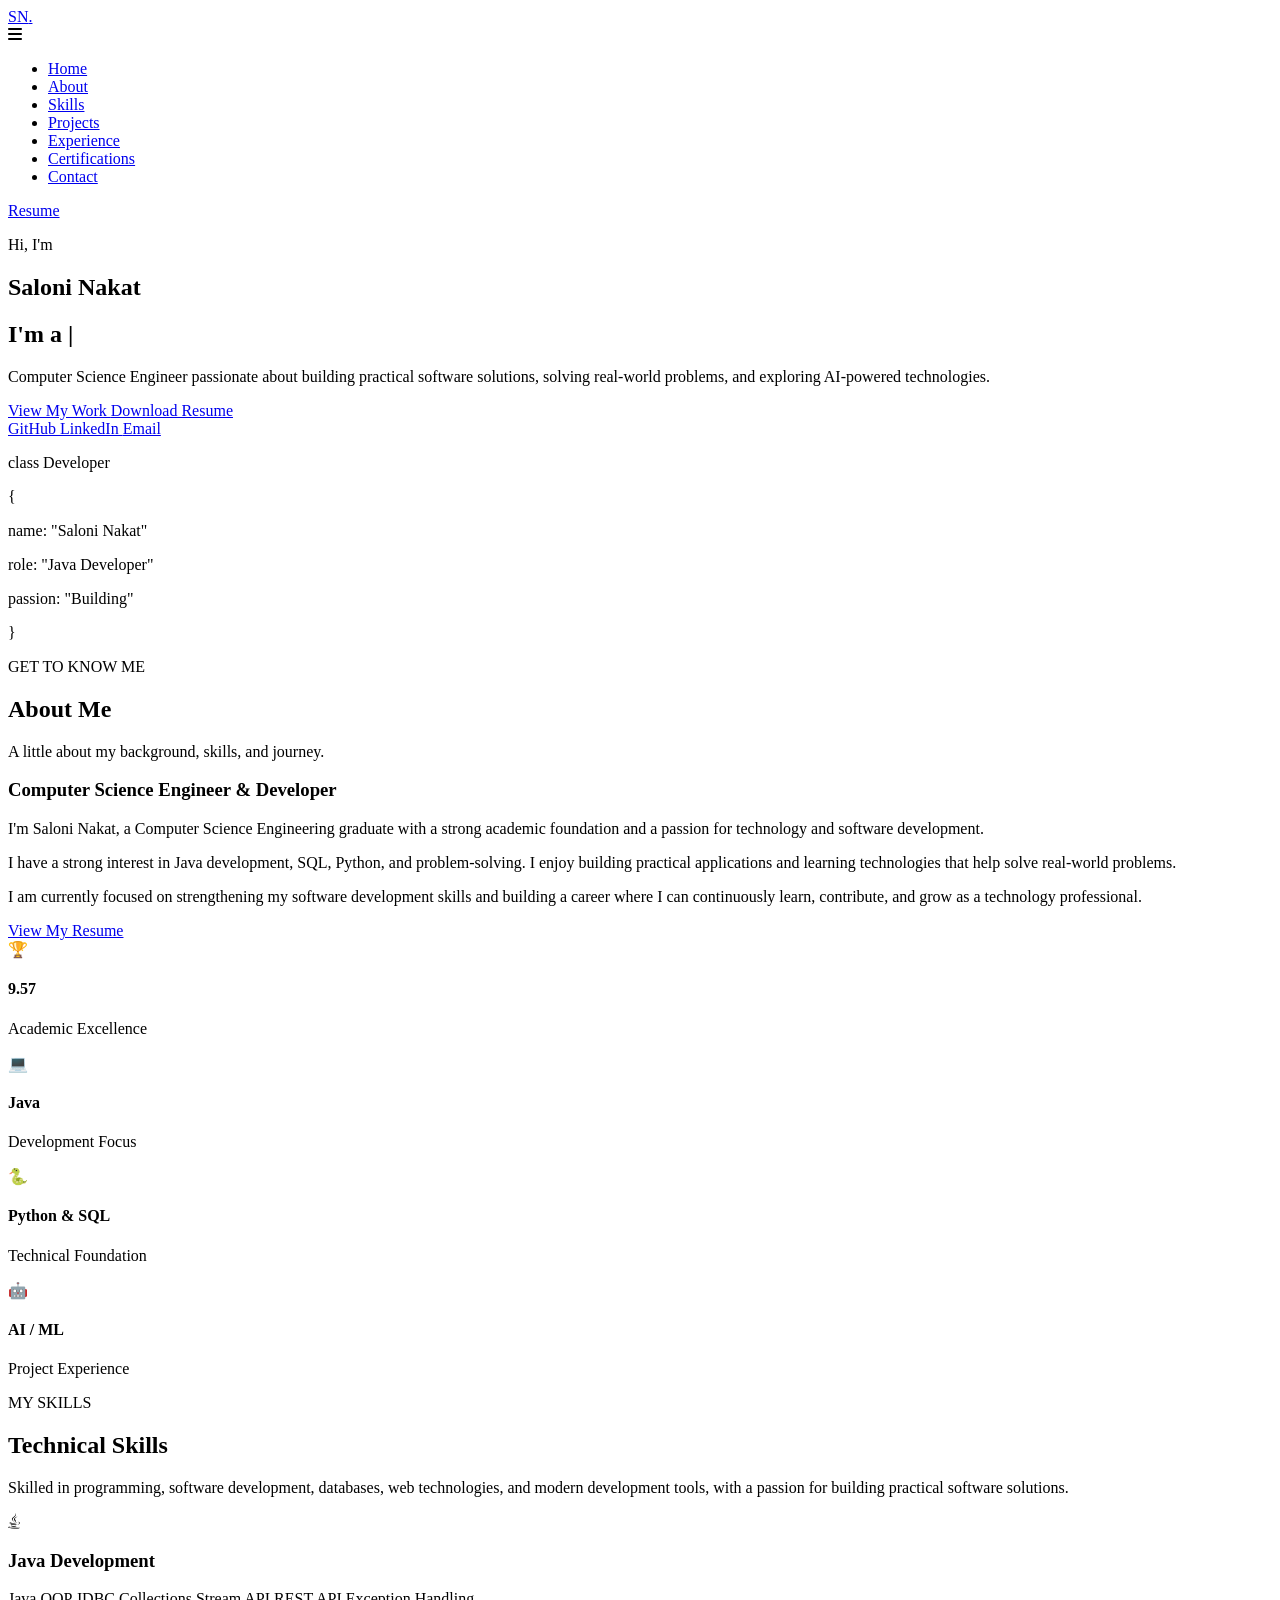
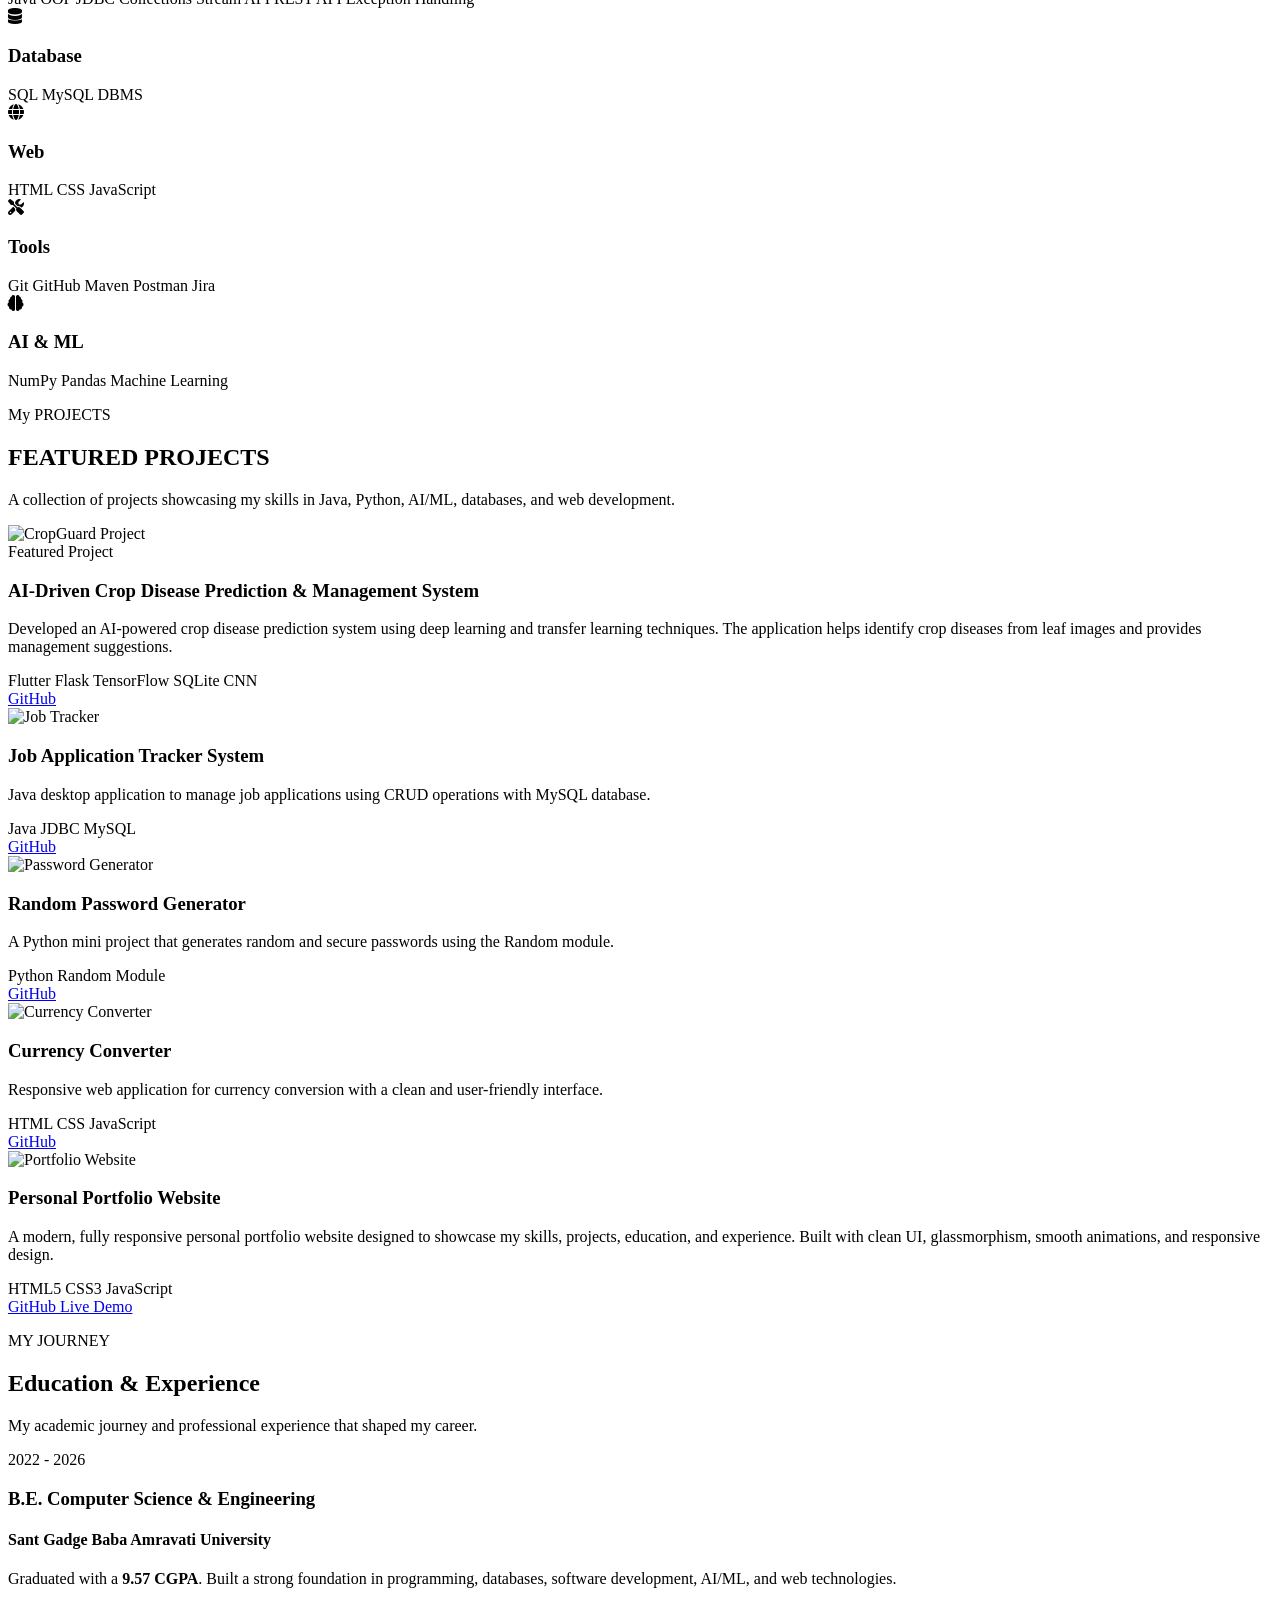
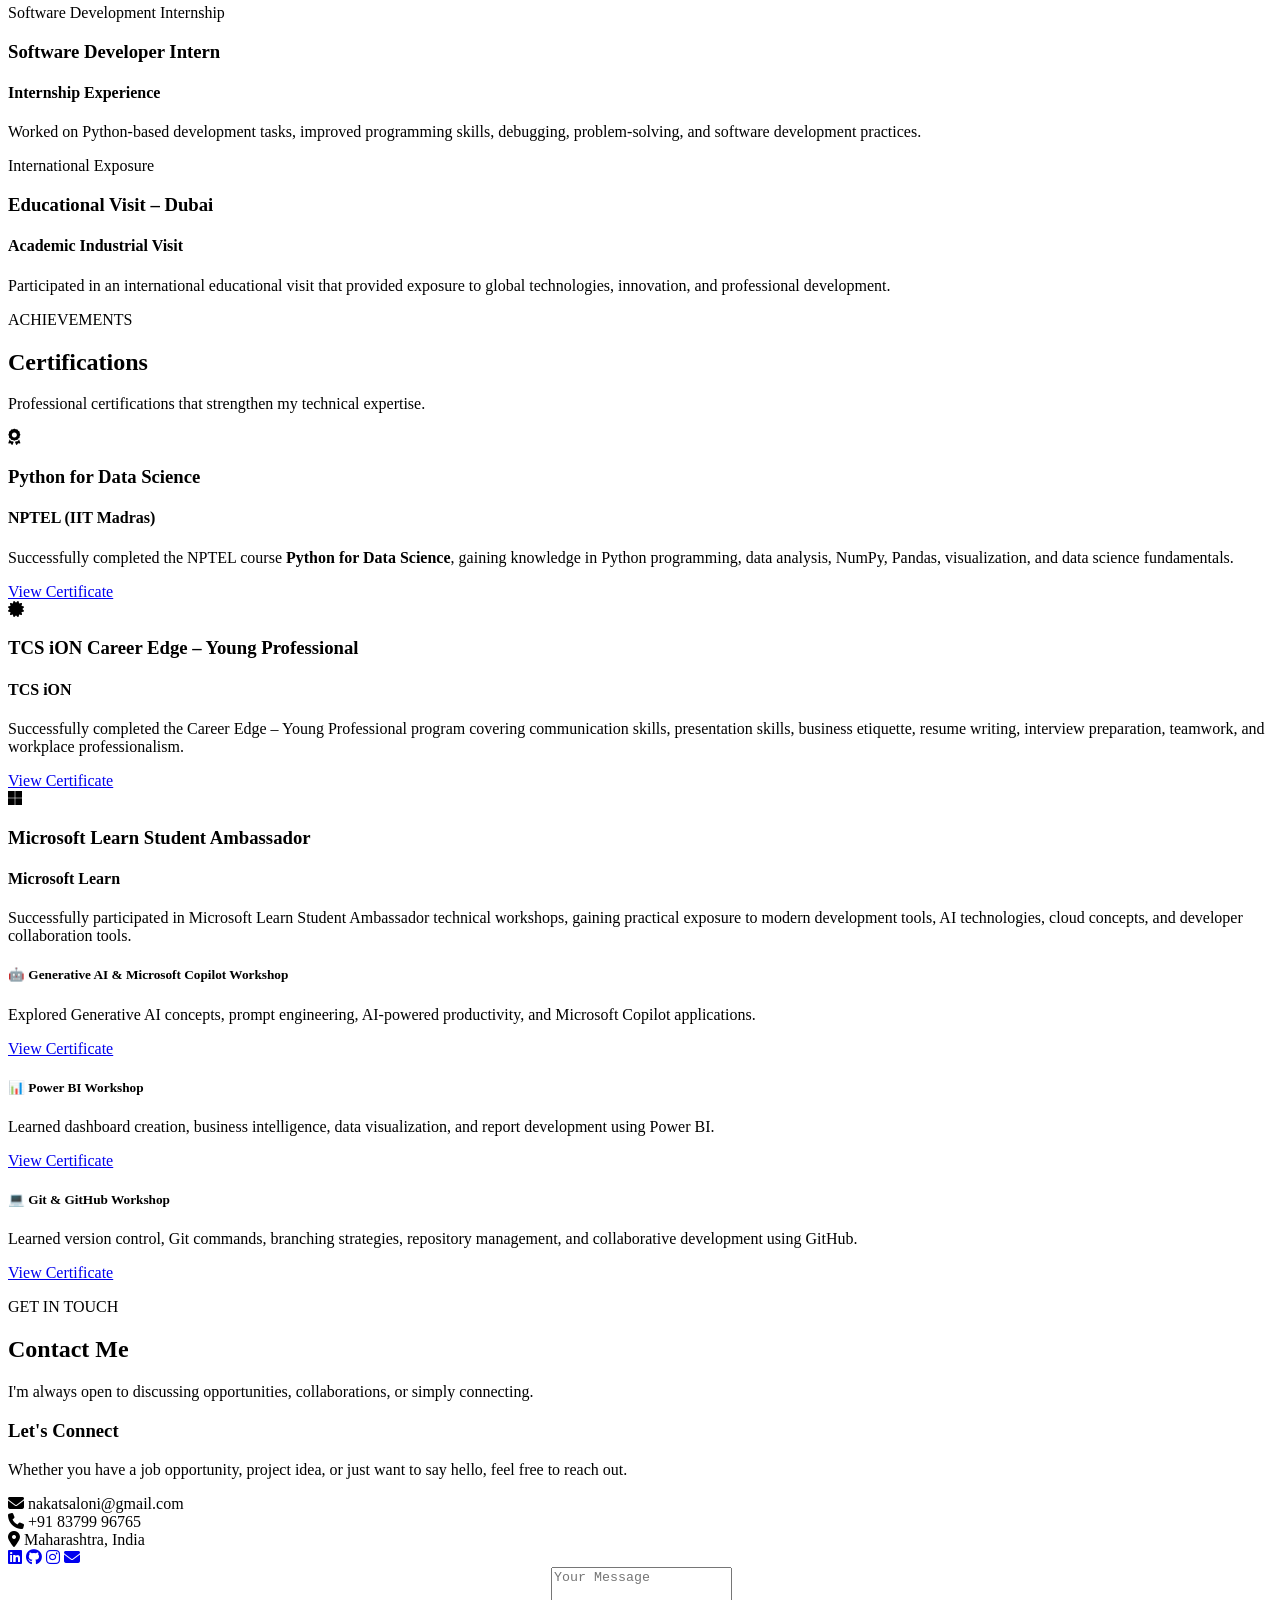
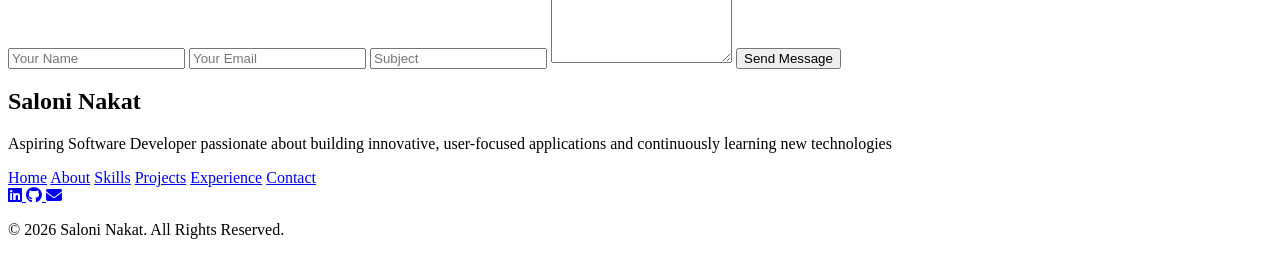
==== index.html @ 1c496606 "Add files via upload" ====
<!DOCTYPE html>
<html lang="en">

<head>

    <!-- Basic Information -->
     <!-- Makes the website responsive on mobile devices -->
    <meta name="viewport" content="width=device-width, initial-scale=1.0">

    <!-- Website Title -->
    <title>Saloni Nakat | Computer Science Engineer</title>

    <!-- Website Description -->
    <meta 
        name="description" 
        content="Portfolio of Saloni Nakat, a Computer Science Engineer and aspiring Java Developer."
    >

     <meta name="description" content="Saloni Nakat | Java Developer Portfolio">

    <meta name="keywords"
    content="Java Developer, Portfolio, JDBC, MySQL, Web Developer, Software Engineer">

    <meta name="author" content="Saloni Nakat">
    <link rel="icon" href="assets/images/favicon.png">
    <meta charset="UTF-8">

    
    <!-- Google Font -->
    <link 
        href="https://fonts.googleapis.com/css2?family=Inter:wght@400;500;600;700;800&display=swap" 
        rel="stylesheet"
    >

    <!-- CSS File -->
    <link rel="stylesheet" href="css/style.css">

    <link rel="stylesheet"
href="https://cdnjs.cloudflare.com/ajax/libs/font-awesome/6.7.2/css/all.min.css">

</head>


<body>

    <!-- ==================== NAVIGATION BAR ==================== -->

    <header class="header">

        <nav class="navbar">

            <!-- Logo -->
            <a href="#home" class="logo">
                SN<span>.</span>
            </a>
            <!-- Mobile Menu Button -->
            <div class="menu-toggle" id="menu-toggle">
                <i class="fa-solid fa-bars"></i>
            </div>


            <!-- Navigation Links -->
            <ul class="nav-links">

                <li>
                    <a href="#home" class="active">Home</a>
                </li>

                <li>
                    <a href="#about">About</a>
                </li>

                <li>
                    <a href="#skills">Skills</a>
                </li>

                <li>
                    <a href="#projects">Projects</a>
                </li>

                <li>
                    <a href="#experience">Experience</a>
                </li>
                <li>
                    <a href="#certifications">Certifications</a>
                </li>
                <li>
                    <a href="#contact">Contact</a>
                </li>

            </ul>


            <!-- Resume Button -->


            <a href="assets/resume/Saloni_Nakat.pdf" 
               class="resume-btn" 
               target="_blank">

                Resume

            </a> 

        </nav>

    </header>



    <!-- ==================== MAIN CONTENT ==================== -->

    <main>

        <!-- ==================== HERO SECTION ==================== -->

<section id="home" class="hero">

    <div class="hero-container">

        <!-- LEFT SIDE: HERO CONTENT -->

        <div class="hero-content">

            <p class="hero-greeting">
                Hi, I'm
            </p>

            <h1 class="hero-name">
                Saloni Nakat
            </h1>

            <h2 class="hero-role">
                I'm a <span id="typing-text"></span><span class="cursor">|</span>
            </h2>

            <p class="hero-description">

                Computer Science Engineer passionate about building
                practical software solutions, solving real-world
                problems, and exploring AI-powered technologies.

            </p>


            <!-- HERO BUTTONS -->

            <div class="hero-buttons">

                <a href="#projects" class="primary-btn">
                    View My Work
                </a>

                <a 
                    href="assets/resume/Saloni_Nakat.pdf"
                    class="secondary-btn"
                    target="_blank"
                >
                    Download Resume
                </a>

            </div>


            <!-- SOCIAL LINKS -->

            <div class="social-links">

                <a 
                    href="https://github.com/saloninakat"
                    target="_blank"
                    aria-label="GitHub"
                >
                    GitHub
                </a>

                <a 
                    href="https://www.linkedin.com/in/saloni-nakat?utm_source=share_via&utm_content=profile&utm_medium=member_android"
                    target="_blank"
                    aria-label="LinkedIn"
                >
                    LinkedIn
                </a>

                <a 
                    href="mailto:nakatsaloni@gmail.com"
                    aria-label="Email"
                >
                    Email
                </a>

            </div>

        </div>


        <!-- RIGHT SIDE: VISUAL -->

        <div class="hero-visual">

            <div class="visual-card">

                <div class="code-header">

                    <span></span>
                    <span></span>
                    <span></span>

                </div>

                <div class="code-content">

                    <p>
                        <span class="code-keyword">class</span>
                        <span class="code-class">Developer</span>
                    </p>

                    <p>
                        {
                    </p>

                    <p class="code-indent">
                        name:
                        <span class="code-string">
                            "Saloni Nakat"
                        </span>
                    </p>

                    <p class="code-indent">
                        role:
                        <span class="code-string">
                            "Java Developer"
                        </span>
                    </p>

                    <p class="code-indent">
                        passion:
                        <span class="code-string">
                            "Building"
                        </span>
                    </p>

                    <p>
                        }
                    </p>

                </div>

            </div>

        </div>

    </div>

</section>


        <!-- ABOUT SECTION -->
       <!-- ==================== ABOUT SECTION ==================== -->

<section id="about" class="about-section">

    <div class="section-container">


        <!-- SECTION HEADING -->

        <div class="section-heading">

            <p class="section-label">
                GET TO KNOW ME
            </p>

            <h2>
                About Me
            </h2>

            <p class="section-subtitle">
                A little about my background, skills, and journey.
            </p>

        </div>



        <!-- ABOUT CONTENT -->

        <div class="about-grid">


            <!-- LEFT: ABOUT TEXT -->

            <div class="about-content">

                <h3>
                    Computer Science Engineer 
                    <span> & Developer</span>
                </h3>


                <p>
                    I'm Saloni Nakat, a Computer Science Engineering
                    graduate with a strong academic foundation and
                    a passion for technology and software development.
                </p>


                <p>
                    I have a strong interest in Java development,
                    SQL, Python, and problem-solving. I enjoy
                    building practical applications and learning
                    technologies that help solve real-world problems.
                </p>




                <p>
                    I am currently focused on strengthening my
                    software development skills and building a
                    career where I can continuously learn, contribute,
                    and grow as a technology professional.
                </p>


                <!-- ABOUT BUTTON -->

                <a 
                    href="assets/resume/Saloni_Nakat.pdf"
                    class="about-resume-btn"
                    target="_blank"
                >
                    View My Resume
                </a>

            </div>



            <!-- RIGHT: ACHIEVEMENT CARDS -->

            <div class="about-stats">


                <!-- CARD 1 -->

                <div class="stat-card">

                    <div class="stat-icon">
                        🏆
                    </div>

                    <div class="stat-info">

                       <h4>
                            9.57
                        </h4>

                        <p>
                            Academic Excellence
                        </p>

                    </div>

                </div>



                <!-- CARD 2 -->

                <div class="stat-card">

                    <div class="stat-icon">
                        💻
                    </div>

                    <div class="stat-info">

                        <h4>
                            Java
                        </h4>

                        <p>
                            Development Focus
                        </p>

                    </div>

                </div>



                <!-- CARD 3 -->

                <div class="stat-card">

                    <div class="stat-icon">
                        🐍
                    </div>

                    <div class="stat-info">

                        <h4>
                            Python & SQL
                        </h4>

                        <p>
                           Technical Foundation
                        </p>

                    </div>

                </div>



                <!-- CARD 4 -->

                <div class="stat-card">

                    <div class="stat-icon">
                        🤖
                    </div>

                    <div class="stat-info">

                        <h4>
                            AI / ML
                        </h4>

                        <p>
                            Project Experience
                        </p>

                    </div>

                </div>

            </div>

        </div>

    </div>

</section>


        <!-- SKILLS SECTION -->
        <section id="skills" class="placeholder-section">

            <!--==================== SKILLS ====================-->

<section id="skills" class="skills-section">

    <div class="section-container">

        <div class="section-heading">

            <p class="section-label">MY SKILLS</p>

            <h2>Technical Skills</h2>

            <p class="section-subtitle">
               Skilled in programming, software development, databases, web technologies, and modern development tools, with a passion for building practical software solutions.
            </p>

        </div>

        <div class="skills-grid">

            <!-- Java -->

            <div class="skill-card large-card">

                <div class="card-title">

                    <i class="fa-brands fa-java"></i>

                    <h3>Java Development</h3>

                </div>

                <div class="skill-tags">

                    <span>Java</span>
                    <span>OOP</span>
                    <span>JDBC</span>
                    <span>Collections</span>
                    <span>Stream API</span>
                    <span>REST API</span>
                    <span>Exception Handling</span>

                </div>

            </div>

            <!-- Database -->

            <div class="skill-card">

                <div class="card-title">

                    <i class="fa-solid fa-database"></i>

                    <h3>Database</h3>

                </div>

                <div class="skill-tags">

                    <span>SQL</span>
                    <span>MySQL</span>
                    <span>DBMS</span>

                </div>

            </div>

            <!-- Web -->

            <div class="skill-card">

                <div class="card-title">

                    <i class="fa-solid fa-globe"></i>

                    <h3>Web</h3>

                </div>

                <div class="skill-tags">

                    <span>HTML</span>
                    <span>CSS</span>
                    <span>JavaScript</span>

                </div>

            </div>

            <!-- Tools -->

            <div class="skill-card">

                <div class="card-title">

                    <i class="fa-solid fa-screwdriver-wrench"></i>

                    <h3>Tools</h3>

                </div>

                <div class="skill-tags">

                    <span>Git</span>
                    <span>GitHub</span>
                    <span>Maven</span>
                    <span>Postman</span>
                     <span>Jira</span>


                </div>

            </div>

            <!-- AI -->

            <div class="skill-card">

                <div class="card-title">

                    <i class="fa-solid fa-brain"></i>

                    <h3>AI & ML</h3>

                </div>

                <div class="skill-tags">

                    <span>NumPy</span>
                    <span>Pandas</span>
                    <span>Machine Learning</span>

                </div>

            </div>

        </div>

    </div>

</section>

        </section>


        

            <!--==================== PROJECTS ====================-->

<section id="projects" class="projects-section">

    <div class="section-container">

        <div class="section-heading">

            <p class="section-label">My PROJECTS</p>

            <h2>FEATURED PROJECTS</h2>

            <p class="section-subtitle">
                A collection of projects showcasing my skills in Java, Python,
                AI/ML, databases, and web development.
            </p>

        </div>

        <div class="projects-grid">

            <!-- Featured Project -->

            <div class="project-card featured-project">

                <!-- <div class="project-image" d="crop-image">

                    <img src="assets/images/CropGuard.jpeg" alt="CropGuard Project">

                </div> -->

                <div class="project-image cropguard-image">
    <img src="assets/images/CropGuard.jpeg" alt="CropGuard Project">
</div>

                <div class="project-content">

                    <span class="project-category">Featured Project</span>

                    <h3>AI-Driven Crop Disease Prediction & Management System</h3>

                    <p>
                        Developed an AI-powered crop disease prediction system
                        using deep learning and transfer learning techniques.
                        The application helps identify crop diseases from leaf
                        images and provides management suggestions.
                    </p>

                    <div class="project-tech">

                        <span>Flutter</span>
                        <span>Flask</span>
                        <span>TensorFlow</span>
                        <span>SQLite</span>
                        <span>CNN</span>

                    </div>

                    <div class="project-buttons">

                        <a href="https://github.com/saloninakat/CropGuard" class="project-btn">GitHub</a>

                        <!-- <a href="#" class="project-btn secondary">
                            Live Demo
                        </a> -->

                    </div>

                </div>

            </div>

            <!-- Project 2 -->

            <div class="project-card">

                <div class="project-image">

                    <img src="assets/images/job_tracker.png"
                        alt="Job Tracker">

                </div>

                <div class="project-content">

                    <h3>Job Application Tracker System</h3>

                    <p>
                        Java desktop application to manage job applications
                        using CRUD operations with MySQL database.
                    </p>

                    <div class="project-tech">

                        <span>Java</span>

                        <span>JDBC</span>

                        <span>MySQL</span>

                    </div>

                    <a href="https://github.com/saloninakat/job-application-tracker" class="project-btn">
                        GitHub
                    </a>

                </div>

            </div>

            <!-- Project 3 -->

            <div class="project-card">

                <div class="project-image">

                    <img src="assets\images\pass generator.png"
                        alt="Password Generator">

                </div>

                <div class="project-content">

                    <h3>Random Password Generator</h3>

                    <p>
                         A Python mini project that generates random and secure passwords
                            using the Random module.
                    </p>

                    <div class="project-tech">

                        <span>Python</span>

                        <span>Random Module</span>

                    </div>

                    <a href="https://github.com/saloninakat/password-generator" class="project-btn">
                        GitHub
                    </a>

                </div>

            </div>

            <!-- Project 4 -->

            <div class="project-card">

                <div class="project-image">

                    <img src="assets/images/currency_converter.png"
                        alt="Currency Converter">

                </div>

                <div class="project-content">

                    <h3>Currency Converter</h3>

                    <p>
                        Responsive web application for currency conversion
                        with a clean and user-friendly interface.
                    </p>

                    <div class="project-tech">

                        <span>HTML</span>

                        <span>CSS</span>

                        <span>JavaScript</span>

                    </div>

                    <a href="https://github.com/saloninakat/currency-converter" class="project-btn">
                        GitHub
                    </a>

                </div>

            </div>
            <!--==================== PROJECT 3 ====================-->

<div class="project-card">

    <div class="project-image">

        <img src="assets/images/portfolio.png"
             alt="Portfolio Website">

    </div>

    <div class="project-content">

        <h3>Personal Portfolio Website</h3>

        <p>
            A modern, fully responsive personal portfolio website
            designed to showcase my skills, projects, education,
            and experience. Built with clean UI, glassmorphism,
            smooth animations, and responsive design.
        </p>

        <div class="project-tech">

            <span>HTML5</span>

            <span>CSS3</span>

            <span>JavaScript</span>

        </div>

        <div class="project-buttons">

            <a href="https://github.com/saloninakat/personal-portfolio-website"
               class="project-btn"
               target="_blank">

               GitHub

            </a>

            <a href="#"
               class="project-btn secondary">

               Live Demo

            </a>

        </div>

    </div>

</div>

        </div>
        

    </div>

</section>

        </section>


        <!-- EXPERIENCE SECTION -->
        <section id="experience" class="placeholder-section">

        
            <!--==================== EDUCATION & EXPERIENCE ====================-->

<section id="experience" class="timeline-section">

    <div class="section-container">

        <div class="section-heading">

            <p class="section-label">MY JOURNEY</p>

            <h2>Education & Experience</h2>

            <p class="section-subtitle">
                My academic journey and professional experience that shaped my career.
            </p>

        </div>

        <div class="timeline">

            <!-- Education -->

            <div class="timeline-item">

                <div class="timeline-dot"></div>

                <div class="timeline-content">

                    <span class="timeline-year">2022 - 2026</span>

                    <h3>B.E. Computer Science & Engineering</h3>

                    <h4>Sant Gadge Baba Amravati University</h4>

                    <p>
                        Graduated with a <strong>9.57 CGPA</strong>. Built a strong
                        foundation in programming, databases, software development,
                        AI/ML, and web technologies.
                    </p>

                </div>

            </div>

            <!-- Internship -->

            <div class="timeline-item">

                <div class="timeline-dot"></div>

                <div class="timeline-content">

                    <span class="timeline-year">Software Development Internship</span>

                    <h3>Software Developer Intern</h3>

                    <h4>Internship Experience</h4>

                    <p>
                        Worked on Python-based development tasks, improved
                        programming skills, debugging, problem-solving,
                        and software development practices.
                    </p>

                </div>

            </div>

            <!-- Dubai -->

            <div class="timeline-item">

                <div class="timeline-dot"></div>

                <div class="timeline-content">

                    <span class="timeline-year">International Exposure</span>

                    <h3>Educational Visit – Dubai</h3>

                    <h4>Academic Industrial Visit</h4>

                    <p>
                        Participated in an international educational visit
                        that provided exposure to global technologies,
                        innovation, and professional development.
                    </p>

                </div>

            </div>

        </div>

    </div>

</section>

        </section>

        <!-- =========================================
     CERTIFICATIONS SECTION
========================================= -->

<section class="certifications-section" id="certifications">

    <div class="section-container">

        <div class="section-heading">

            <p class="section-label">ACHIEVEMENTS</p>

            <h2>Certifications</h2>

            <p class="section-subtitle">
                Professional certifications that strengthen my technical expertise.
            </p>

        </div>

        <div class="certifications-grid">

            <!-- Certificate Card -->

            <div class="certificate-card">

                <div class="certificate-icon">
                    <i class="fa-solid fa-award"></i>
                </div>

                <div class="certificate-content">

                    <h3>Python for Data Science</h3>

                    <h4>NPTEL (IIT Madras)</h4>

                    <p>
                        Successfully completed the NPTEL course
                        <strong>Python for Data Science</strong>,
                        gaining knowledge in Python programming,
                        data analysis, NumPy, Pandas, visualization,
                        and data science fundamentals.
                    </p>

                    <a href="assets/certificates/Python for Data Science certificate (1).pdf"
                       target="_blank"
                       class="certificate-btn">

                        View Certificate

                    </a>

                </div>

            </div>

    <!-- Certificate 2 -->

    <div class="certificate-card">

        <div class="certificate-icon">
            <i class="fa-solid fa-certificate"></i>
        </div>

        <div class="certificate-content">

            <h3>TCS iON Career Edge – Young Professional</h3>

            <h4>TCS iON</h4>

            <p>
                Successfully completed the Career Edge – Young Professional
                program covering communication skills, presentation skills,
                business etiquette, resume writing, interview preparation,
                teamwork, and workplace professionalism.
            </p>

            <a href="assets/certificates/Saloni_Nakat_4283366 tcs ion certificate (1).pdf"
               target="_blank"
               class="certificate-btn">

                View Certificate

            </a>

        </div>

    </div>
   <!-- Certificate 3 -->

<div class="certificate-card">

    <div class="certificate-icon">
        <i class="fa-brands fa-microsoft"></i>
    </div>

    <div class="certificate-content">

        <h3>Microsoft Learn Student Ambassador</h3>

        <h4>Microsoft Learn</h4>

        <p>
            Successfully participated in Microsoft Learn Student Ambassador
            technical workshops, gaining practical exposure to modern
            development tools, AI technologies, cloud concepts, and developer
            collaboration tools.
        </p>

        <!-- Workshop 1 -->

        <div class="workshop-item">

            <h5>🤖 Generative AI & Microsoft Copilot Workshop</h5>

            <p>
                Explored Generative AI concepts, prompt engineering,
                AI-powered productivity, and Microsoft Copilot applications.
            </p>

            <a href="assets/certificates/Saloni Dnyaneshwar Nakat gen ai &copilot.pdf"
               target="_blank"
               class="certificate-btn">

                View Certificate

            </a>

        </div>

        <!-- Workshop 2 -->

        <div class="workshop-item">

            <h5>📊 Power BI Workshop</h5>

            <p>
                Learned dashboard creation, business intelligence,
                data visualization, and report development using Power BI.
            </p>

            <a href="assets/certificates/Saloni Dnyaneshwar Nakat power bi certificate.pdf"
               target="_blank"
               class="certificate-btn">

                View Certificate

            </a>

        </div>

        <!-- Workshop 3 -->

        <div class="workshop-item">

            <h5>💻 Git & GitHub Workshop</h5>

            <p>
                Learned version control, Git commands,
                branching strategies, repository management,
                and collaborative development using GitHub.
            </p>

            <a href="assets\certificates\Saloni Dnyaneshwar Nakat git&github certifi.pdf"
               target="_blank"
               class="certificate-btn">

                View Certificate

            </a>

        </div>

    </div>

</div>
</div>

</section>


        <!-- CONTACT SECTION -->
        <section id="contact" class="placeholder-section">

            <!-- <h2>Contact</h2> -->
            <!--==================== CONTACT ====================-->

<section id="contact" class="contact-section">

    <div class="section-container">

        <div class="section-heading">

            <p class="section-label">GET IN TOUCH</p>

            <h2>Contact Me</h2>

            <p class="section-subtitle">
                I'm always open to discussing opportunities, collaborations, or simply connecting.
            </p>

        </div>

        <div class="contact-grid">

            <!-- Left Side -->

            <div class="contact-info">

                <h3>Let's Connect</h3>

                <p>
                    Whether you have a job opportunity, project idea, or just
                    want to say hello, feel free to reach out.
                </p>

                <div class="contact-item">

                    <i class="fa-solid fa-envelope"></i>

                    <span>nakatsaloni@gmail.com</span>

                </div>

                <div class="contact-item">

                    <i class="fa-solid fa-phone"></i>

                    <span>+91 83799 96765</span>

                </div>

                <div class="contact-item">

                    <i class="fa-solid fa-location-dot"></i>

                    <span>Maharashtra, India</span>

                </div>

                <div class="social-links">

                    <a href="https://www.linkedin.com/in/saloni-nakat" target="_blank" aria-label="LinkedIn"><i class="fab fa-linkedin"></i></a>

                    <a href="https://github.com/saloninakat" target="_blank" aria-label="GitHub"><i class="fab fa-github"></i></a>

                    <a href="https://www.instagram.com/saloni_nakat?igsh=eTNoN3p4YXZlZHpv" target="_blank" aria-label="Instagram"><i class="fab fa-instagram"></i></a>

                    <a href="mailto:nakatsaloni@gmail.com" target="_blank" aria-label="Mail"><i class="fa-solid fa-envelope"></i></i></a>

                </div>

            </div>

            <!-- Right Side -->

            <form class="contact-form"
                    action="https://formsubmit.co/nakatsaloni@gmail.com"
                     method="POST">

                <input type="hidden" name="_captcha" value="false">

                <input type="hidden" name="_subject" value="New Portfolio Contact!">

                <input type="hidden" name="_template" value="table">
               
                <input
                     type="text"
                     name="Name"
                     placeholder="Your Name"
                    required
                >

                <input
                    type="email"
                    name="Email"
                    placeholder="Your Email"
                    required
                >

                <input
                    type="text"
                    name="Subject"
                    placeholder="Subject"
                    required
                >

                <textarea
                    name="Message"
                    rows="6"
                    placeholder="Your Message"
                ></textarea>

                <button type="submit">
                    Send Message
                </button>

                <input
                    type="hidden"
                    name="_next"
                    value="https://github.com/saloninakat/personal-portfolio-website/thankyou.html">
                    <input type="hidden" name="_autoresponse"
                    value="Thank you for contacting me. I have received your message and will get back to you as soon as possible.">
               
            </form>

        </div>

    </div>

</section>

        </section>

    </main>



    <!-- ==================== FOOTER ==================== -->

    <footer class="footer">
       
<!--==================== FOOTER ====================-->

<footer class="footer">

    <div class="section-container">

        <h2>Saloni Nakat</h2>

        <p>
            Aspiring Software Developer passionate about building innovative, user-focused applications and continuously learning new technologies
        </p>

        <div class="footer-links">

            <a href="#home">Home</a>

            <a href="#about">About</a>

            <a href="#skills">Skills</a>

            <a href="#projects">Projects</a>

            <a href="#experience">Experience</a>

            <a href="#contact">Contact</a>

        </div>

        <div class="footer-social">
            <a href="https://www.linkedin.com/in/saloni-nakat"
               target="_blank">
                <i class="fab fa-linkedin"></i>
            </a>

            <a href="https://github.com/saloninakat"
               target="_blank">
                <i class="fab fa-github"></i>
            </a>

            <a href="mailto:saloninakat@gmail.com">
                <i class="fa-solid fa-envelope"></i>
            </a>
        </div>

        <p class="copyright">
            © 2026 Saloni Nakat. All Rights Reserved.
        </p>
    </div>

</footer>
        <!-- <p>
            © 2026 Saloni Nakat. All Rights Reserved.
        </p>

    </footer> -->
    <!-- JavaScript File -->
    <script src="js/script.js"></script>

</body>

</html>
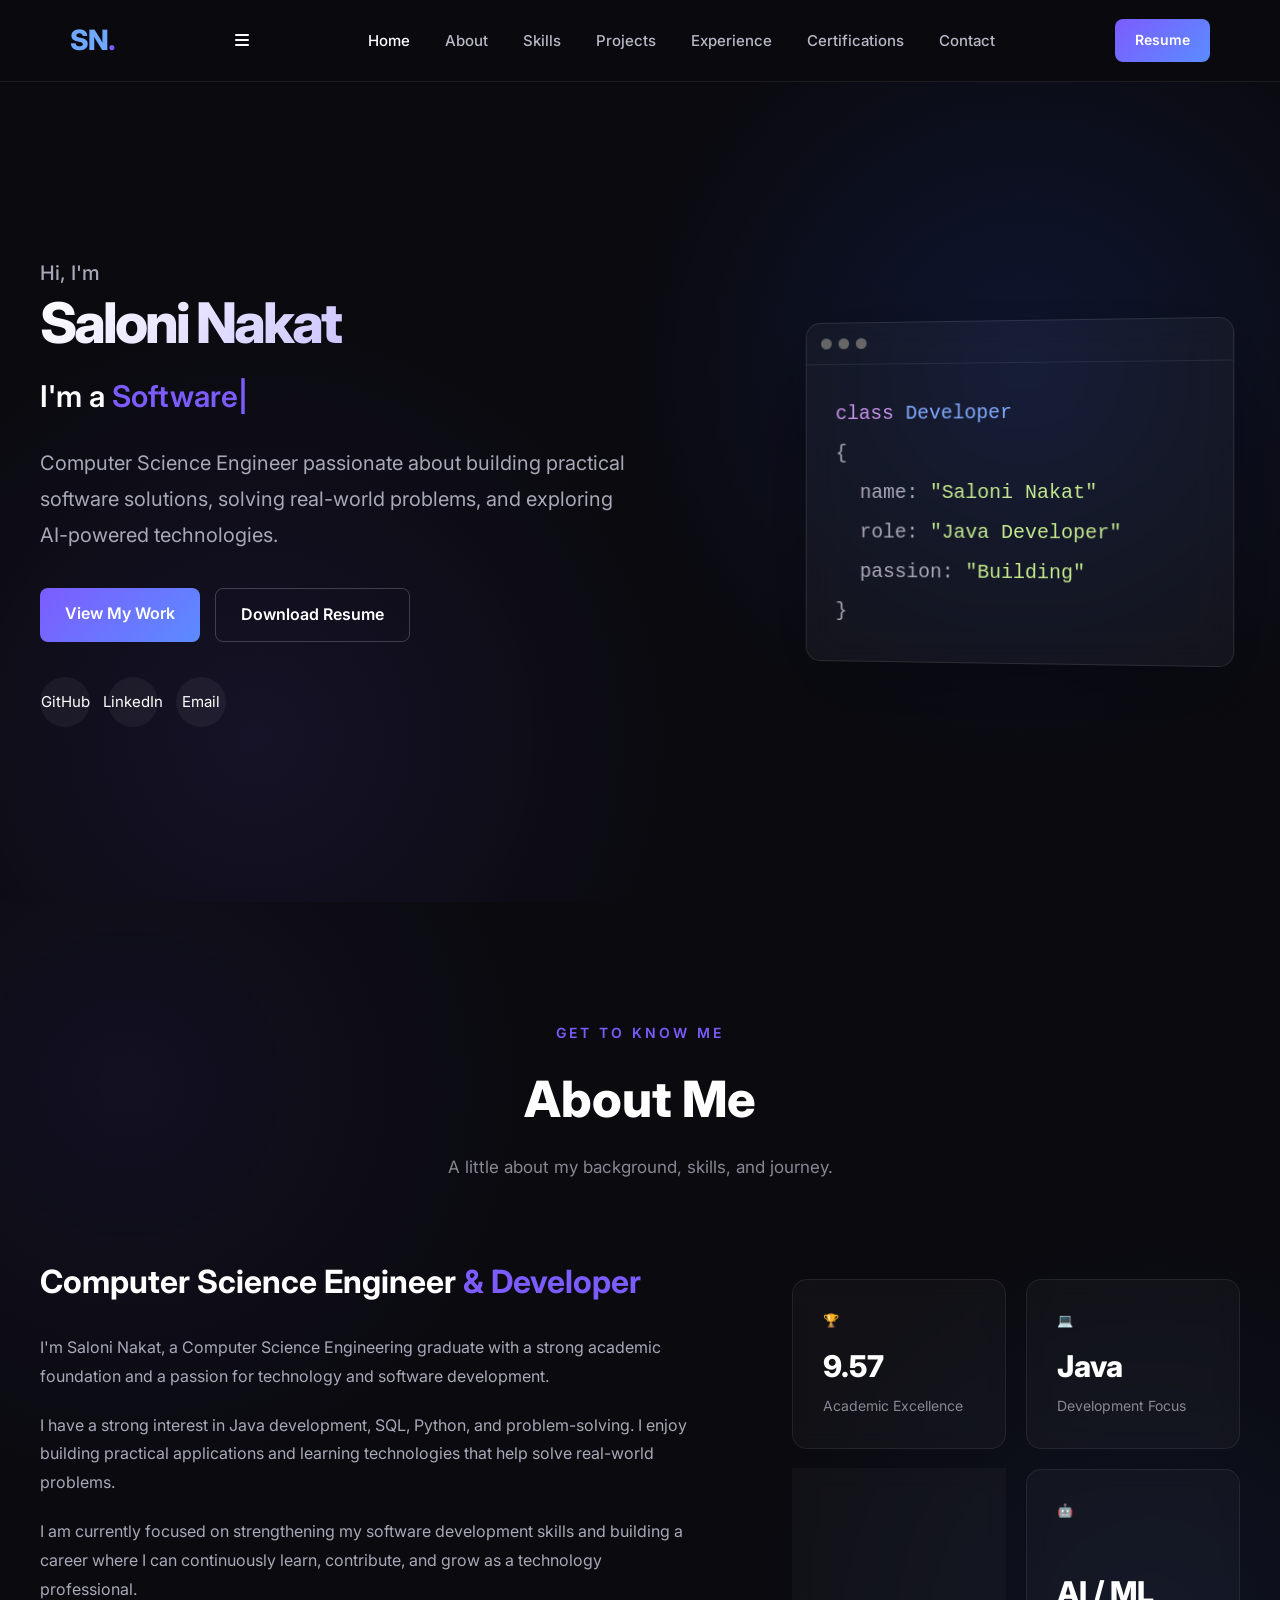
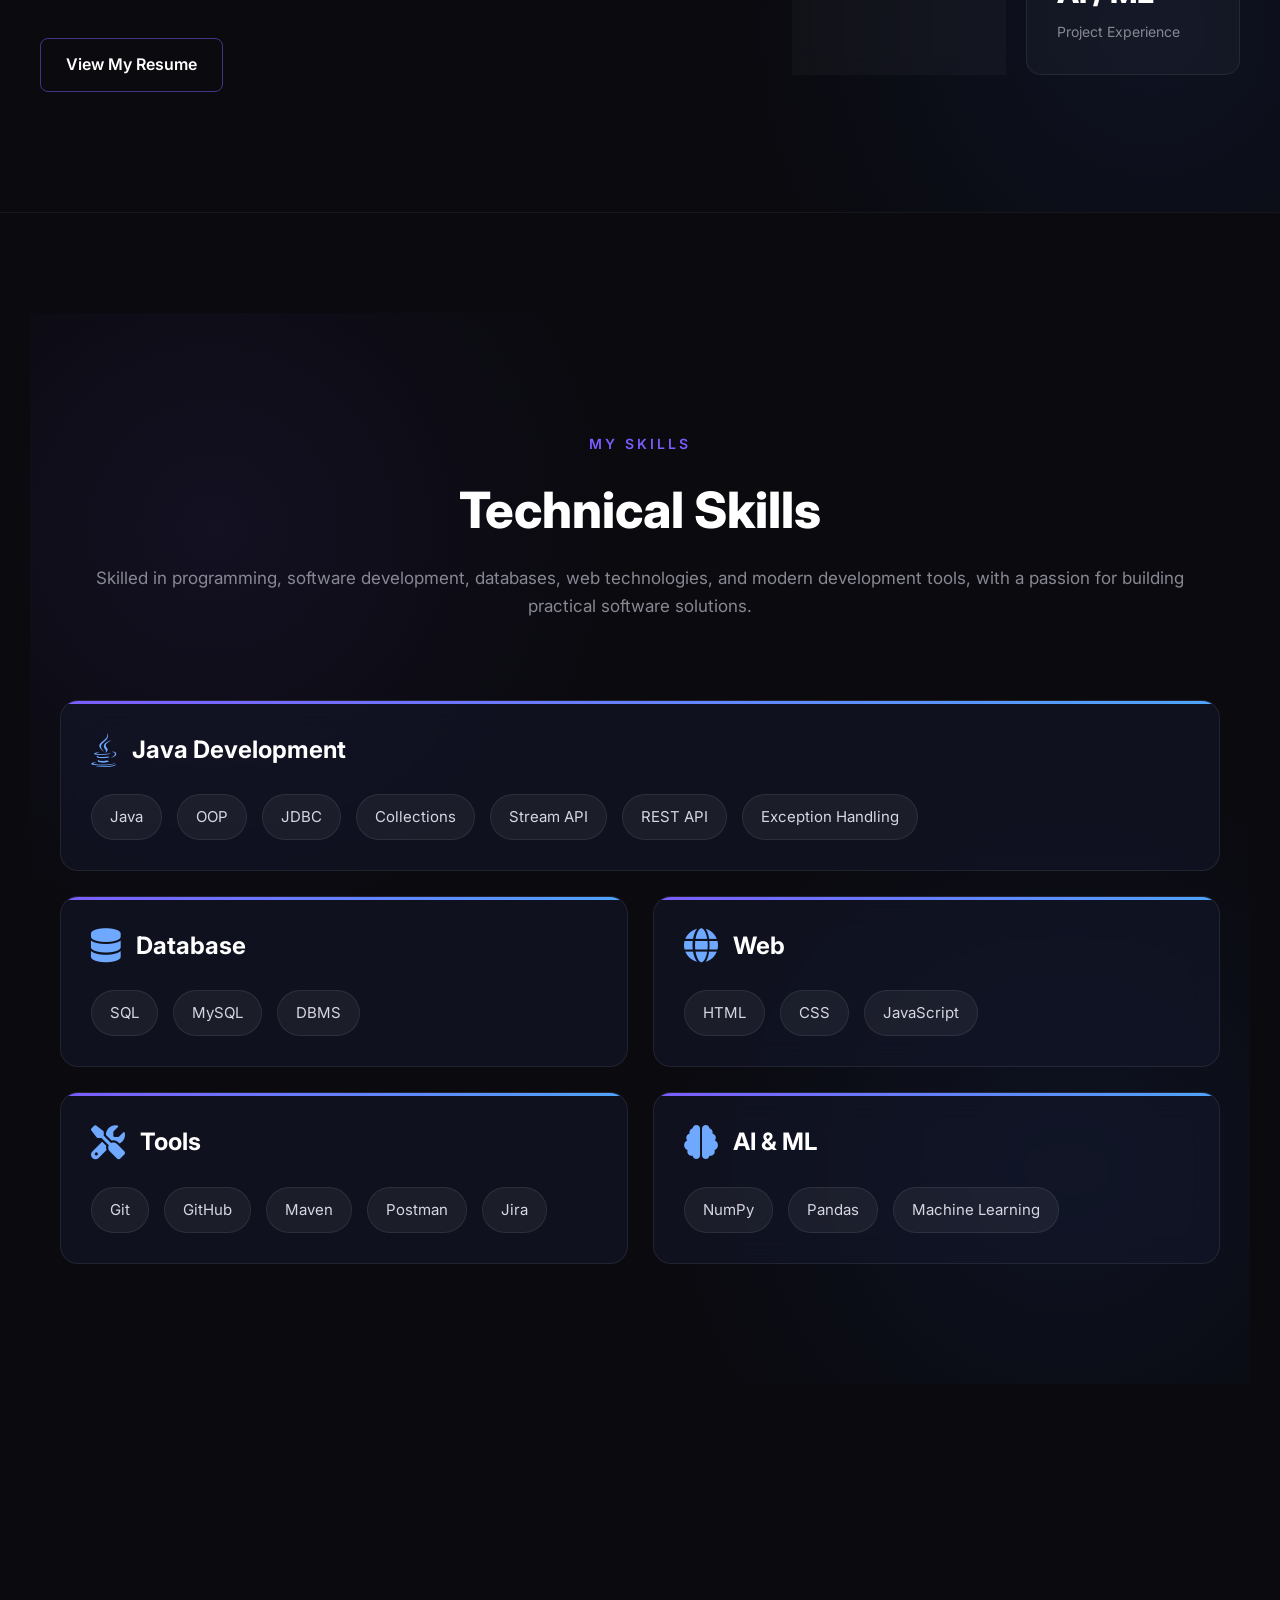
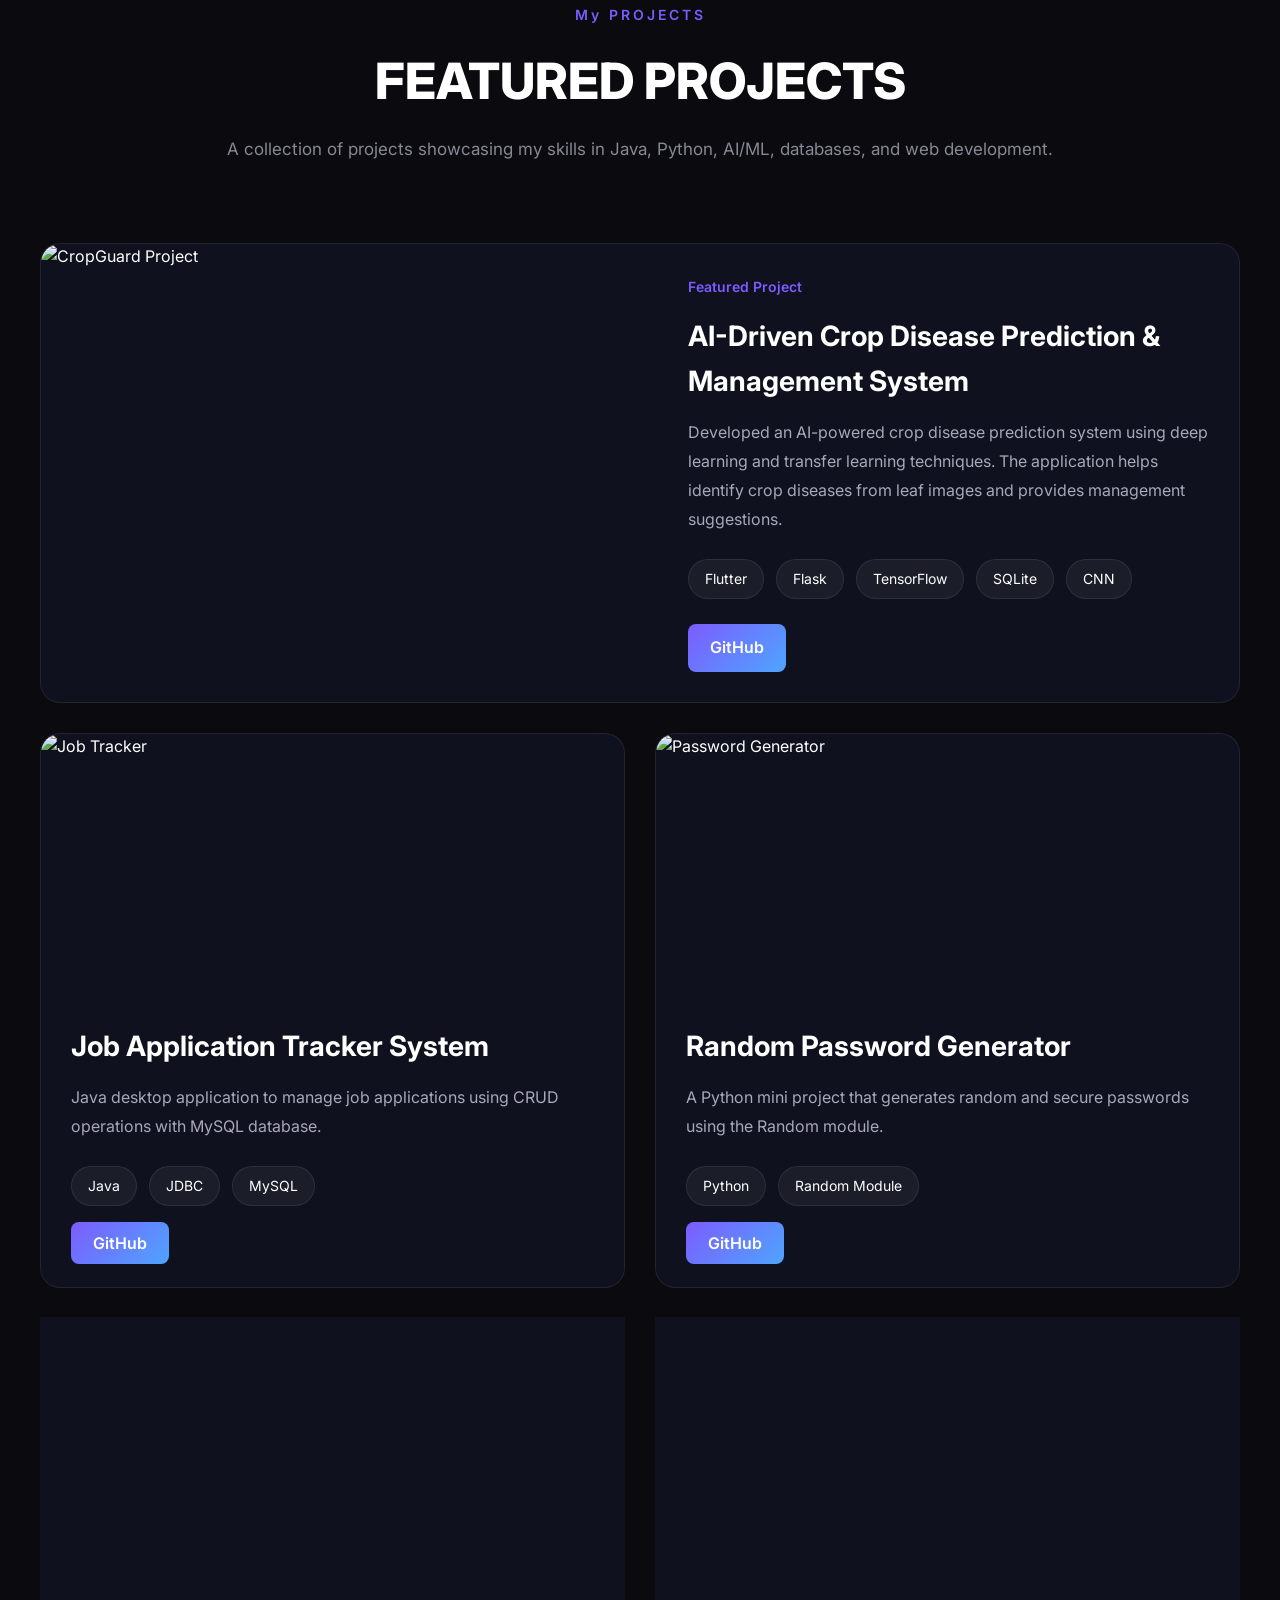
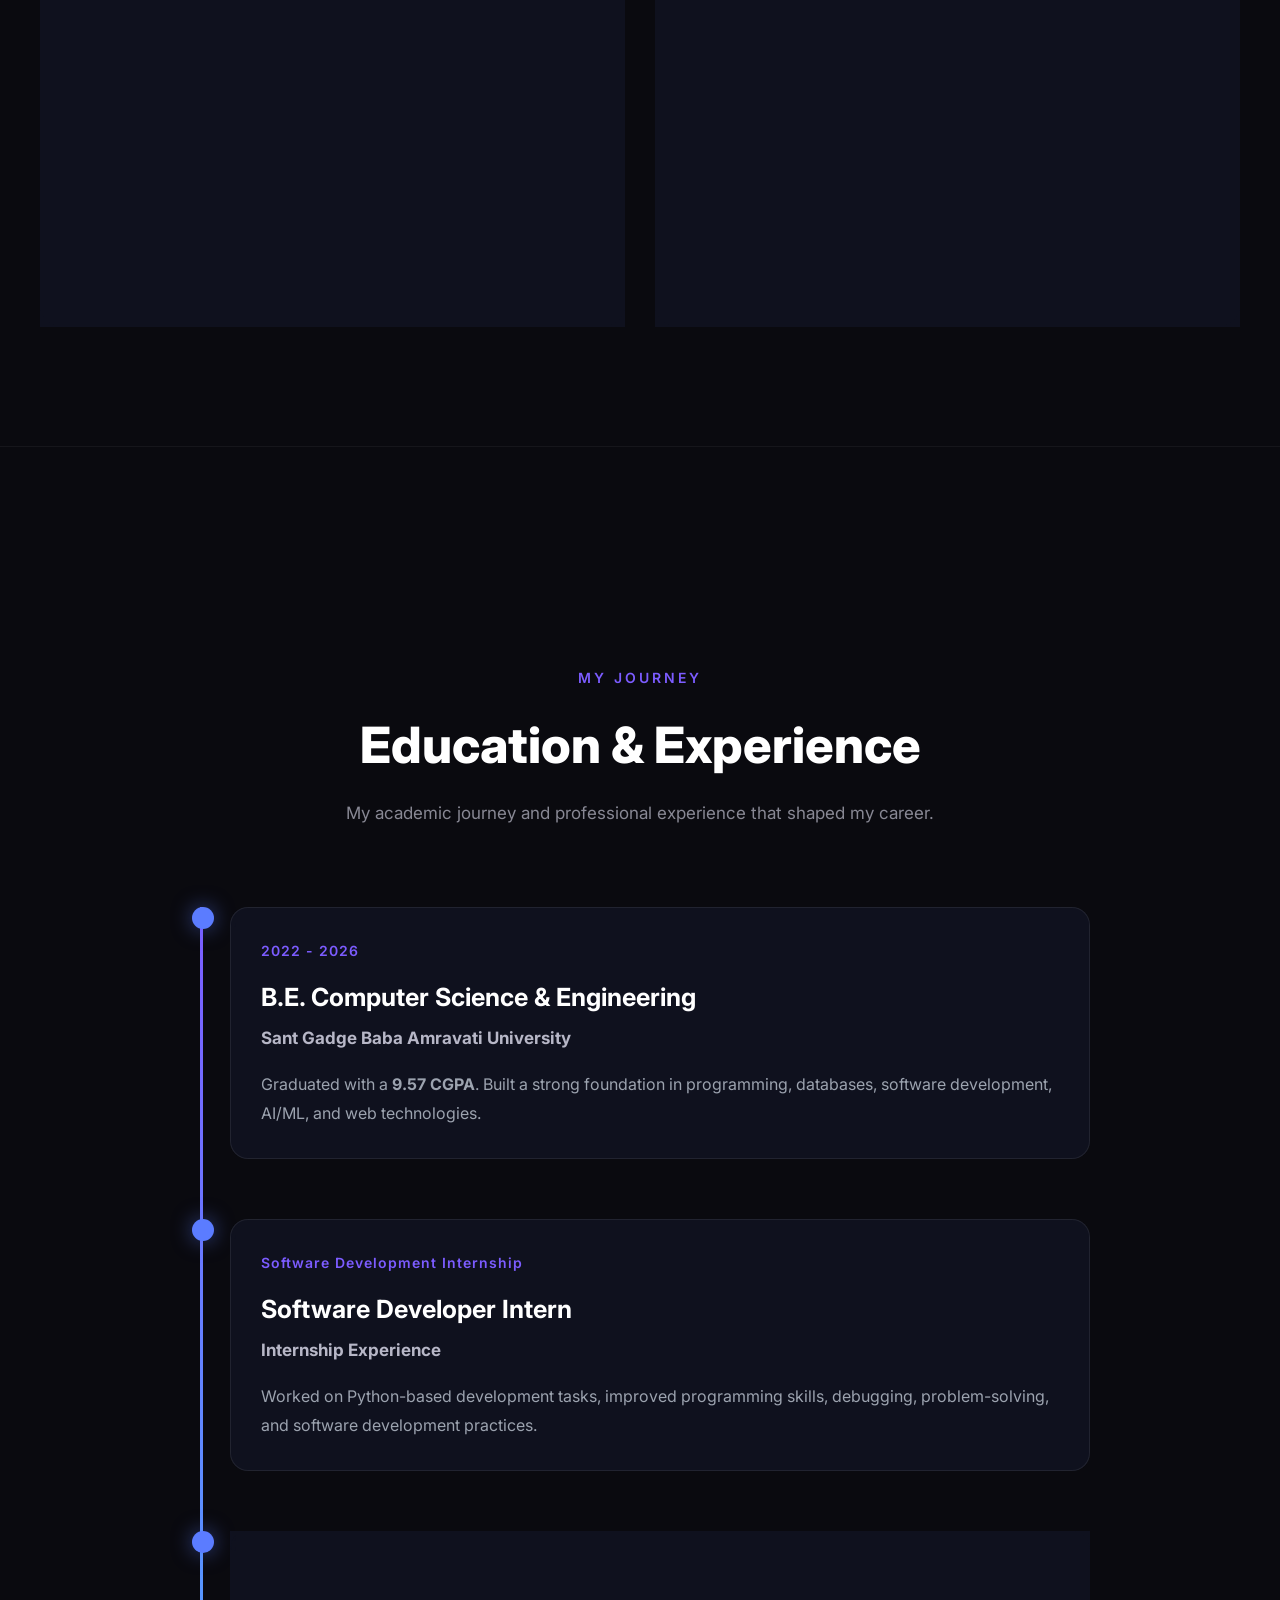
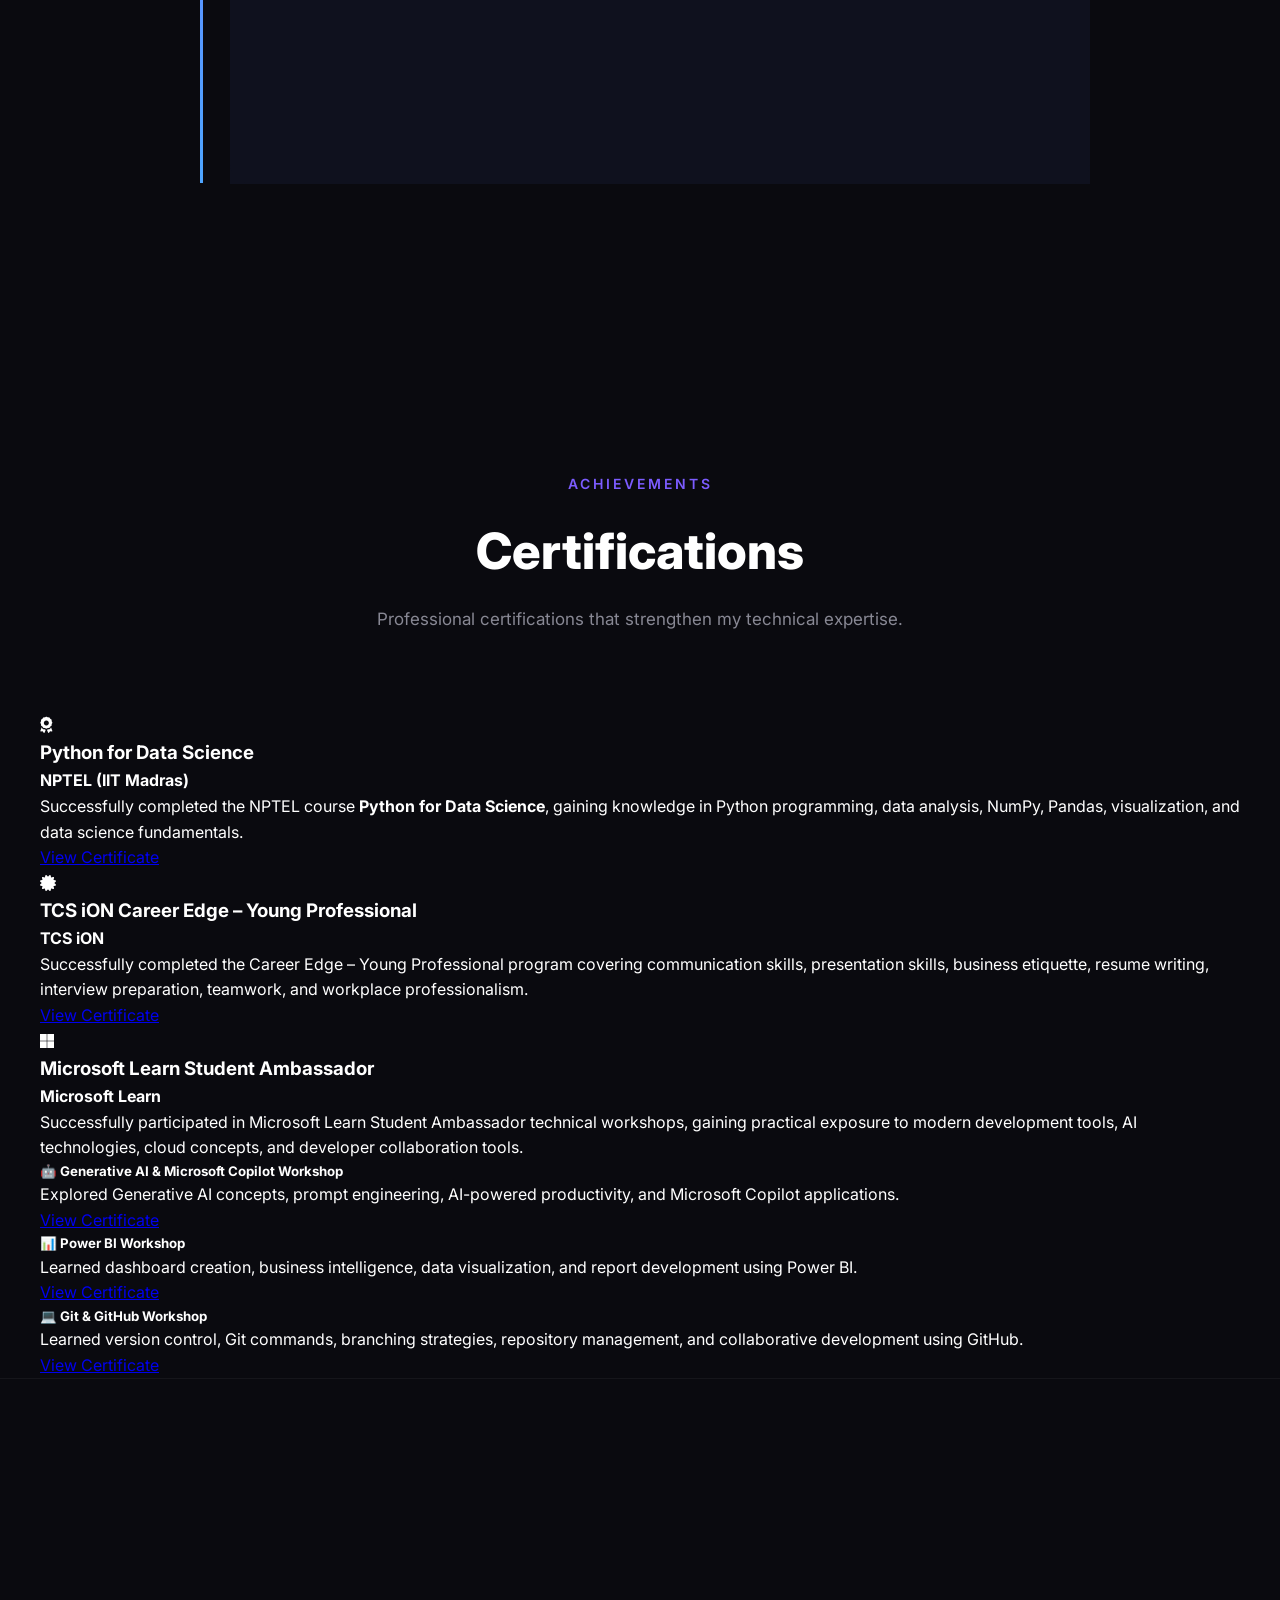
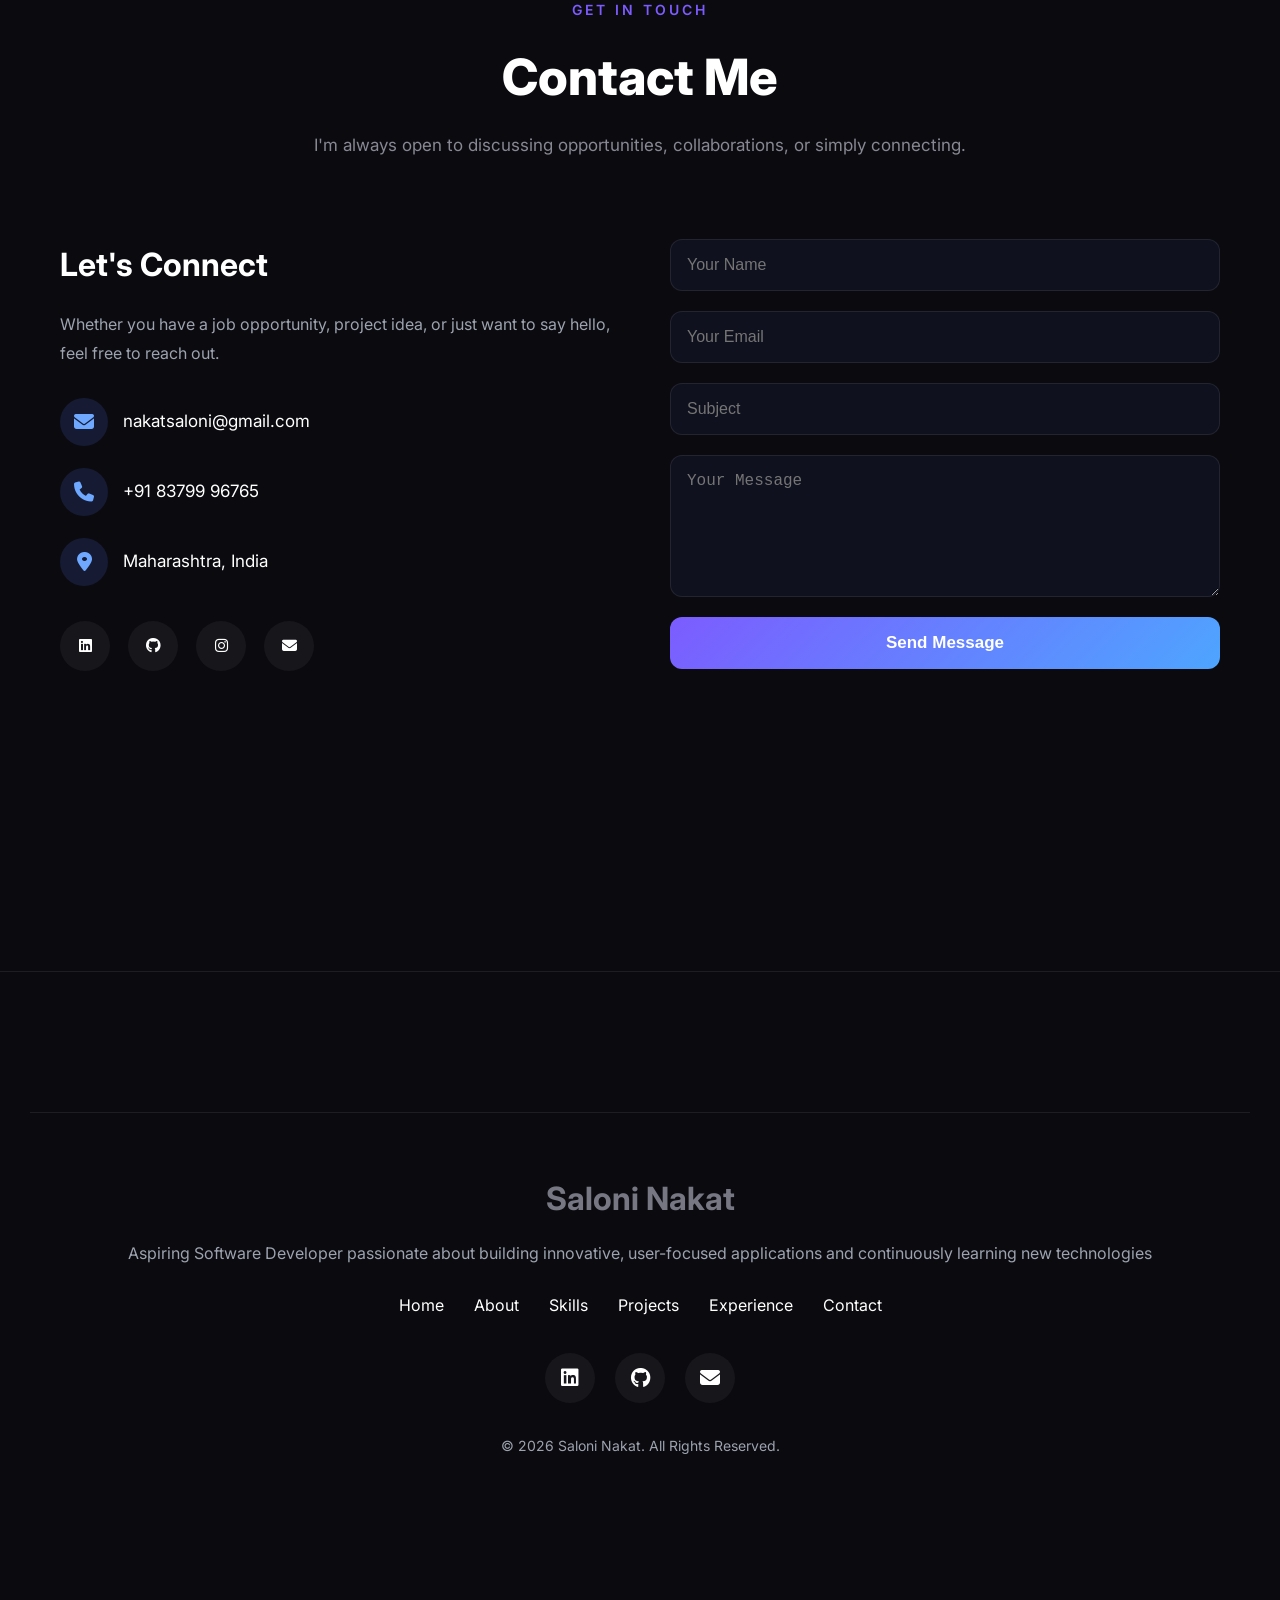
==== commit 1cf9ba7a: "Update index.html" ====
--- a/index.html
+++ b/index.html
@@ -33,7 +33,7 @@
     >
 
     <!-- CSS File -->
-    <link rel="stylesheet" href="css/style.css">
+    <link rel="stylesheet" href="style.css">
 
     <link rel="stylesheet"
 href="https://cdnjs.cloudflare.com/ajax/libs/font-awesome/6.7.2/css/all.min.css">
@@ -1326,8 +1326,8 @@
 
     </footer> -->
     <!-- JavaScript File -->
-    <script src="js/script.js"></script>
+    <script src="script.js"></script>
 
 </body>
 
-</html>+</html>
--- a/style.css
+++ b/style.css
@@ -0,0 +1,2344 @@
+/* =========================================
+   GLOBAL RESET
+========================================= */
+
+* {
+    margin: 0;
+    padding: 0;
+    box-sizing: border-box;
+}
+
+
+/* =========================================
+   BODY
+========================================= */
+
+body {
+    font-family: 'Inter', sans-serif;
+    background-color: #0a0a0f;
+    color: #ffffff;
+    line-height: 1.6;
+}
+
+
+/* =========================================
+   SMOOTH SCROLL
+========================================= */
+
+html {
+    scroll-behavior: smooth;
+}
+
+
+/* =========================================
+   HEADER
+========================================= */
+
+.header {
+    position: sticky;
+    top: 0;
+    z-index: 1000;
+
+    background-color: rgba(10, 10, 15, 0.85);
+
+    backdrop-filter: blur(12px);
+
+    border-bottom: 1px solid rgba(255, 255, 255, 0.08);
+}
+
+
+/* =========================================
+   NAVBAR
+========================================= */
+
+.navbar {
+    max-width: 1200px;
+
+    margin: 0 auto;
+
+    padding: 18px 30px;
+
+    display: flex;
+
+    align-items: center;
+
+    justify-content: space-between;
+}
+
+
+/* =========================================
+   LOGO
+========================================= */
+
+.logo {
+    font-size: 28px;
+
+    font-weight: 800;
+
+    color: #ffffff;
+
+    text-decoration: none;
+
+    letter-spacing: -1px;
+}
+
+
+.logo span {
+    color: #7c5cff;
+}
+
+
+/* =========================================
+   NAVIGATION LINKS
+========================================= */
+
+.nav-links {
+    display: flex;
+
+    list-style: none;
+
+    gap: 35px;
+}
+
+
+.nav-links a {
+    text-decoration: none;
+
+    color: #b8b8c7;
+
+    font-size: 15px;
+
+    font-weight: 500;
+
+    transition: 0.3s ease;
+}
+
+
+.nav-links a:hover,
+.nav-links a.active {
+    color: #ffffff;
+}
+
+
+/* =========================================
+   RESUME BUTTON
+========================================= */
+
+.resume-btn {
+    text-decoration: none;
+
+    color: #ffffff;
+
+    background: linear-gradient(
+        135deg,
+        #7c5cff,
+        #5b8cff
+    );
+
+    padding: 10px 20px;
+
+    border-radius: 8px;
+
+    font-size: 14px;
+
+    font-weight: 600;
+
+    transition: 0.3s ease;
+}
+
+
+.resume-btn:hover {
+    transform: translateY(-2px);
+
+    box-shadow: 0 8px 25px rgba(124, 92, 255, 0.35);
+}
+
+
+/* =========================================
+   HERO SECTION
+========================================= */
+
+/* =========================================
+   HERO SECTION
+========================================= */
+
+.hero {
+    min-height: calc(100vh - 80px);
+
+    display: flex;
+
+    align-items: center;
+
+    padding: 80px 30px;
+
+    position: relative;
+
+    overflow: hidden;
+
+    background:
+        radial-gradient(
+            circle at 80% 35%,
+            rgba(40, 90, 255, 0.14),
+            transparent 35%
+        ),
+        radial-gradient(
+            circle at 20% 80%,
+            rgba(124, 92, 255, 0.10),
+            transparent 35%
+        );
+        /* Soft blue ambient glow */
+
+.hero::before {
+    content: "";
+
+    position: absolute;
+
+    width: 550px;
+    height: 550px;
+
+    top: 5%;
+    right: -100px;
+
+    background: rgba(40, 90, 255, 0.12);
+
+    filter: blur(140px);
+
+    border-radius: 50%;
+
+    pointer-events: none;
+}
+
+
+/* Soft purple ambient glow */
+
+.hero::after {
+    content: "";
+
+    position: absolute;
+
+    width: 450px;
+    height: 450px;
+
+    bottom: -150px;
+    left: -100px;
+
+    background: rgba(124, 92, 255, 0.20);
+
+    filter: blur(130px);
+
+    border-radius: 50%;
+
+    pointer-events: none;
+
+    z-index: 0;
+}
+}
+
+
+/* =========================================
+   HERO CONTAINER
+========================================= */
+
+.hero-container {
+
+    max-width: 1200px;
+
+    width: 100%;
+
+    margin: 0 auto;
+
+    display: grid;
+
+    grid-template-columns: 1.2fr 0.8fr;
+
+    gap: 80px;
+
+    align-items: center;
+
+    position: relative;
+
+    z-index: 1;
+}
+
+
+/* =========================================
+   HERO CONTENT
+========================================= */
+
+.hero-content {
+    max-width: 650px;
+}
+
+
+/* =========================================
+   GREETING
+========================================= */
+
+.hero-greeting {
+
+    font-size: 22px;
+
+    color: #a8a8b8;
+
+    margin-bottom: 5px;
+
+    font-weight: 500;
+}
+
+
+/* =========================================
+   NAME
+========================================= */
+
+.hero-name {
+
+    font-size: clamp(50px, 7vw, 82px);
+
+    line-height: 1.05;
+
+    font-weight: 800;
+
+    letter-spacing: -3px;
+
+    margin-bottom: 20px;
+
+    background: linear-gradient(
+        135deg,
+        #ffffff,
+        #9b8cff
+    );
+
+    -webkit-background-clip: text;
+
+    -webkit-text-fill-color: transparent;
+}
+
+
+/* =========================================
+   ROLE
+========================================= */
+
+.hero-role {
+
+    font-size: 30px;
+
+    font-weight: 600;
+
+    color: #ffffff;
+
+    margin-bottom: 25px;
+}
+
+
+#typing-text {
+
+    color: #7c5cff;
+
+}
+
+
+/* =========================================
+   BLINKING CURSOR
+========================================= */
+
+.cursor {
+
+    color: #7c5cff;
+
+    animation: blink 0.8s infinite;
+}
+
+
+@keyframes blink {
+
+    0% {
+        opacity: 1;
+    }
+
+    50% {
+        opacity: 0;
+    }
+
+    100% {
+        opacity: 1;
+    }
+
+}
+
+
+/* =========================================
+   DESCRIPTION
+========================================= */
+
+.hero-description {
+
+    max-width: 600px;
+
+    font-size: 17px;
+
+    line-height: 1.8;
+
+    color: #a8a8b8;
+
+    margin-bottom: 35px;
+}
+
+
+/* =========================================
+   HERO BUTTONS
+========================================= */
+
+.hero-buttons {
+
+    display: flex;
+
+    gap: 15px;
+
+    flex-wrap: wrap;
+
+    margin-bottom: 35px;
+}
+
+
+/* PRIMARY BUTTON */
+
+.primary-btn {
+
+    display: inline-block;
+
+    padding: 13px 25px;
+
+    background: linear-gradient(
+        135deg,
+        #7c5cff,
+        #5b8cff
+    );
+
+    color: #ffffff;
+
+    text-decoration: none;
+
+    border-radius: 8px;
+
+    font-weight: 600;
+
+    transition: 0.3s ease;
+}
+
+
+.primary-btn:hover {
+
+    transform: translateY(-3px);
+
+    box-shadow:
+        0 10px 30px
+        rgba(124, 92, 255, 0.35);
+
+}
+
+
+/* SECONDARY BUTTON */
+
+.secondary-btn {
+
+    display: inline-block;
+
+    padding: 13px 25px;
+
+    border: 1px solid
+        rgba(255, 255, 255, 0.2);
+
+    color: #ffffff;
+
+    text-decoration: none;
+
+    border-radius: 8px;
+
+    font-weight: 600;
+
+    transition: 0.3s ease;
+}
+
+
+.secondary-btn:hover {
+
+    background-color:
+        rgba(255, 255, 255, 0.08);
+
+    transform: translateY(-3px);
+
+}
+
+
+/* =========================================
+   SOCIAL LINKS
+========================================= */
+
+.social-links {
+
+    display: flex;
+
+    gap: 25px;
+}
+
+
+.social-links a {
+
+    color: #888894;
+
+    text-decoration: none;
+
+    font-size: 15px;
+
+    transition: 0.3s ease;
+}
+
+
+.social-links a:hover {
+
+    color: #ffffff;
+
+}
+
+
+/* =========================================
+   HERO VISUAL
+========================================= */
+
+.hero-visual {
+
+    display: flex;
+
+    justify-content: center;
+
+    align-items: center;
+}
+
+
+/* =========================================
+   CODE CARD
+========================================= */
+
+.visual-card {
+
+    width: 100%;
+
+    max-width: 430px;
+
+    background:
+        rgba(255, 255, 255, 0.03);
+
+    border:
+        1px solid rgba(255, 255, 255, 0.1);
+
+    border-radius: 15px;
+
+    overflow: hidden;
+
+    box-shadow:
+        0 25px 80px
+        rgba(0, 0, 0, 0.4);
+
+    backdrop-filter: blur(15px);
+
+    transform:
+        perspective(1000px)
+        rotateY(-5deg);
+
+    transition: 0.5s ease;
+}
+
+
+.visual-card:hover {
+
+    transform:
+        perspective(1000px)
+        rotateY(0deg)
+        translateY(-10px);
+
+}
+
+
+/* =========================================
+   CODE HEADER
+========================================= */
+
+.code-header {
+
+    display: flex;
+
+    gap: 7px;
+
+    padding: 15px;
+
+    border-bottom:
+        1px solid rgba(255, 255, 255, 0.08);
+}
+
+
+.code-header span {
+
+    width: 11px;
+
+    height: 11px;
+
+    border-radius: 50%;
+
+    background-color: #666;
+}
+
+
+/* =========================================
+   CODE CONTENT
+========================================= */
+
+.code-content {
+
+    padding: 30px;
+
+    font-family:
+        'Courier New',
+        monospace;
+
+    font-size: 16px;
+
+    line-height: 2;
+}
+
+
+.code-content p {
+
+    margin: 0;
+}
+
+
+.code-indent {
+
+    padding-left: 25px;
+}
+
+
+.code-keyword {
+
+    color: #c792ea;
+}
+
+
+.code-class {
+
+    color: #82aaff;
+}
+
+
+.code-string {
+
+    color: #c3e88d;
+}
+
+
+.hero h1 {
+    font-size: 56px;
+
+    font-weight: 800;
+
+    margin-bottom: 20px;
+}
+
+
+.hero p {
+    font-size: 20px;
+
+    color: #a8a8b8;
+}
+
+
+/* =========================================
+   PLACEHOLDER SECTIONS
+========================================= */
+
+.placeholder-section {
+    min-height: 70vh;
+
+    padding: 100px 30px;
+
+    display: flex;
+
+    justify-content: center;
+
+    align-items: center;
+
+    border-top: 1px solid rgba(255, 255, 255, 0.05);
+}
+
+
+.placeholder-section h2 {
+    font-size: 40px;
+}
+
+
+/* =========================================
+   FOOTER
+========================================= */
+
+.footer {
+    text-align: center;
+
+    padding: 30px;
+
+    color: #777783;
+
+    border-top: 1px solid rgba(255, 255, 255, 0.08);
+}
+
+
+/* =========================================
+   RESPONSIVE DESIGN
+========================================= */
+
+@media (max-width: 768px) {
+
+    .navbar {
+        padding: 15px 20px;
+    }
+
+
+    .nav-links {
+        display: none;
+    }
+
+
+    .resume-btn {
+        padding: 8px 15px;
+    }
+
+
+    .hero h1 {
+        font-size: 38px;
+    }
+
+
+    .hero p {
+        font-size: 16px;
+    }
+
+}
+
+/* =========================================
+   RESPONSIVE DESIGN
+========================================= */
+
+@media (max-width: 900px) {
+
+    .hero-container {
+
+        grid-template-columns: 1fr;
+
+        text-align: center;
+
+    }
+
+
+    .hero-content {
+
+        max-width: 700px;
+
+        margin: 0 auto;
+
+    }
+
+
+    .hero-description {
+
+        margin-left: auto;
+
+        margin-right: auto;
+
+    }
+
+
+    .hero-buttons {
+
+        justify-content: center;
+
+    }
+
+
+    .social-links {
+
+        justify-content: center;
+
+    }
+
+
+    .hero-visual {
+
+        margin-top: 30px;
+
+    }
+
+}
+
+
+@media (max-width: 768px) {
+
+    .navbar {
+
+        padding: 15px 20px;
+
+    }
+
+
+    .nav-links {
+
+        display: none;
+
+    }
+
+
+    .resume-btn {
+
+        padding: 8px 15px;
+
+    }
+
+
+    .hero {
+
+        padding: 60px 20px;
+
+    }
+
+
+    .hero-name {
+
+        font-size: 48px;
+
+        letter-spacing: -2px;
+
+    }
+
+
+    .hero-role {
+
+        font-size: 23px;
+
+    }
+
+
+    .hero-description {
+
+        font-size: 16px;
+
+    }
+
+
+    .visual-card {
+    width: 100%;
+
+    max-width: 430px;
+
+    /* background: rgba(255, 255, 255, 0.03);*/
+    background: rgba(15,20,40,0.55);
+
+    border: 1px solid rgba(255, 255, 255, 0.1);
+
+    border-radius: 15px;
+
+    overflow: hidden;
+
+    box-shadow:
+        0 25px 80px rgba(0, 0, 0, 0.5),
+        0 0 60px rgba(60, 100, 255, 0.08);
+
+    backdrop-filter: blur(15px);
+
+    transform:
+        perspective(1000px)
+        rotateY(-5deg);
+
+    transition: 0.5s ease;
+
+    box-shadow:
+    0 25px 80px rgba(0, 0, 0, 0.5),
+    0 0 50px rgba(60, 100, 255, 0.12);
+}
+
+}
+
+/* =========================================
+   ABOUT SECTION
+========================================= */
+
+/* .about-section {
+
+    min-height: 100vh;
+
+    padding: 120px 30px;
+
+    position: relative;
+
+    overflow: hidden;
+
+} */
+
+.about-section {
+
+    min-height: 100vh;
+
+    padding: 120px 30px;
+
+    position: relative;
+
+    overflow: hidden;
+
+    background:
+        radial-gradient(
+            circle at 10% 20%,
+            rgba(124, 92, 255, 0.08),
+            transparent 30%
+        ),
+        radial-gradient(
+            circle at 90% 80%,
+            rgba(60, 120, 255, 0.08),
+            transparent 30%
+        );
+
+}
+
+
+/* =========================================
+   SECTION CONTAINER
+========================================= */
+
+.section-container {
+
+    max-width: 1200px;
+
+    width: 100%;
+
+    margin: 0 auto;
+
+}
+
+
+/* =========================================
+   SECTION HEADING
+========================================= */
+
+.section-heading {
+
+    text-align: center;
+
+    margin-bottom: 80px;
+
+}
+
+
+.section-label {
+
+    font-size: 14px;
+
+    font-weight: 600;
+
+    letter-spacing: 3px;
+
+    color: #7c5cff;
+
+    margin-bottom: 15px;
+
+}
+
+
+.section-heading h2 {
+
+    font-size: 50px;
+
+    font-weight: 800;
+
+    margin-bottom: 15px;
+
+}
+
+
+.section-subtitle {
+
+    color: #888894;
+
+    font-size: 17px;
+
+}
+
+
+/* =========================================
+   ABOUT GRID
+========================================= */
+
+.about-grid {
+
+    display: grid;
+
+    grid-template-columns:
+        1.2fr
+        0.8fr;
+
+    gap: 80px;
+
+    align-items: center;
+
+}
+
+
+/* =========================================
+   ABOUT CONTENT
+========================================= */
+
+.about-content {
+
+    max-width: 650px;
+
+}
+
+
+.about-content h3 {
+
+    font-size: 32px;
+
+    line-height: 1.3;
+
+    margin-bottom: 30px;
+
+}
+
+
+.about-content h3 span {
+
+    color: #7c5cff;
+
+}
+
+
+.about-content p {
+
+    font-size: 16px;
+
+    line-height: 1.8;
+
+    color: #a8a8b8;
+
+    margin-bottom: 20px;
+
+}
+
+
+/* =========================================
+   RESUME BUTTON
+========================================= */
+
+.about-resume-btn {
+
+    display: inline-block;
+
+    margin-top: 15px;
+
+    padding: 13px 25px;
+
+    border: 1px solid
+        rgba(124, 92, 255, 0.5);
+
+    border-radius: 8px;
+
+    color: #ffffff;
+
+    text-decoration: none;
+
+    font-weight: 600;
+
+    transition: 0.3s ease;
+
+}
+
+
+.about-resume-btn:hover {
+
+    background:
+        rgba(124, 92, 255, 0.15);
+
+    border-color:
+        #7c5cff;
+
+    transform:
+        translateY(-3px);
+
+}
+
+
+/* =========================================
+   STAT CARDS
+========================================= */
+
+.about-stats {
+
+    display: grid;
+
+    grid-template-columns:
+        1fr 1fr;
+
+    gap: 20px;
+
+}
+
+
+/* =========================================
+   STAT CARD
+========================================= */
+
+.stat-card {
+
+    padding: 30px;
+
+    min-height: 170px;
+
+    display: flex;
+
+    flex-direction: column;
+
+    justify-content: space-between;
+
+    background:
+        rgba(255, 255, 255, 0.03);
+
+    border:
+        1px solid
+        rgba(255, 255, 255, 0.08);
+
+    border-radius: 15px;
+
+    backdrop-filter: blur(10px);
+
+    transition: 0.4s ease;
+
+}
+
+
+.stat-card:hover {
+
+    transform:
+        translateY(-8px);
+
+    border-color:
+        rgba(124, 92, 255, 0.4);
+
+    box-shadow:
+        0 15px 40px
+        rgba(0, 0, 0, 0.3);
+
+}
+
+
+/* =========================================
+   STAT ICON / NUMBER
+========================================= */
+
+.stat-icon {
+
+    color: #7c5cff;
+
+    font-size: 13px;
+
+    font-weight: 600;
+
+}
+
+
+/* =========================================
+   STAT INFORMATION
+========================================= */
+
+.stat-info h4 {
+
+    font-size: 30px;
+
+    font-weight: 800;
+
+    margin-bottom: 5px;
+
+}
+
+
+.stat-info p {
+
+    color: #888894;
+
+    font-size: 14px;
+
+}
+
+/* =========================================
+   ABOUT RESPONSIVE DESIGN
+========================================= */
+
+@media (max-width: 900px) {
+
+    .about-grid {
+
+        grid-template-columns: 1fr;
+
+        gap: 60px;
+
+    }
+
+
+    .about-content {
+
+        max-width: 700px;
+
+        margin: 0 auto;
+
+        text-align: center;
+
+    }
+
+
+    .about-stats {
+
+        max-width: 600px;
+
+        width: 100%;
+
+        margin: 0 auto;
+
+    }
+
+}
+
+
+@media (max-width: 600px) {
+
+    .about-section {
+
+        padding: 80px 20px;
+
+    }
+
+
+    .section-heading {
+
+        margin-bottom: 50px;
+
+    }
+
+
+    .section-heading h2 {
+
+        font-size: 38px;
+
+    }
+
+
+    .about-content h3 {
+
+        font-size: 26px;
+
+    }
+
+
+    .about-stats {
+
+        grid-template-columns: 1fr;
+
+    }
+
+
+    .stat-card {
+
+        min-height: 140px;
+
+    }
+
+}
+
+/* =========================================
+   SKILLS SECTION
+========================================= */
+
+.skills-section{
+    padding:120px 30px;
+    position:relative;
+    overflow:hidden;
+
+    background:
+    radial-gradient(circle at 15% 20%,
+    rgba(124,92,255,.08),
+    transparent 30%),
+
+    radial-gradient(circle at 85% 80%,
+    rgba(60,120,255,.08),
+    transparent 30%);
+}
+
+
+/* =========================================
+   SKILLS GRID
+========================================= */
+
+.skills-grid{
+
+    display:grid;
+
+    grid-template-columns:repeat(2,1fr);
+
+    gap:25px;
+
+}
+
+
+/* =========================================
+   LARGE JAVA CARD
+========================================= */
+
+.large-card{
+
+    grid-column:1 / span 2;
+
+}
+
+
+/* =========================================
+   CARD
+========================================= */
+
+.skill-card{
+
+    background:rgba(20,25,45,.55);
+
+    border:1px solid rgba(255,255,255,.08);
+
+    backdrop-filter:blur(15px);
+
+    border-radius:18px;
+
+    padding:30px;
+
+    transition:.35s;
+
+    position:relative;
+
+    overflow:hidden;
+
+}
+
+
+/* =========================================
+   TOP BLUE LINE
+========================================= */
+
+.skill-card::before{
+
+    content:"";
+
+    position:absolute;
+
+    left:0;
+
+    top:0;
+
+    width:100%;
+
+    height:3px;
+
+    background:linear-gradient(
+    90deg,
+    #7c5cff,
+    #4ea5ff);
+
+}
+
+
+/* =========================================
+   HOVER
+========================================= */
+
+.skill-card:hover{
+
+    transform:translateY(-10px);
+
+    border-color:#5b7cff;
+
+    box-shadow:
+    0 0 35px rgba(91,124,255,.15),
+    0 18px 40px rgba(0,0,0,.35);
+
+}
+
+
+/* =========================================
+   CARD TITLE
+========================================= */
+
+.card-title{
+
+    display:flex;
+
+    align-items:center;
+
+    gap:15px;
+
+    margin-bottom:25px;
+
+}
+
+
+.card-title i{
+
+    font-size:34px;
+
+    color:#6ea8ff;
+
+}
+
+
+.card-title h3{
+
+    font-size:24px;
+
+    color:#fff;
+
+    font-weight:700;
+
+}
+
+
+/* =========================================
+   SKILL TAGS
+========================================= */
+
+.skill-tags{
+
+    display:flex;
+
+    flex-wrap:wrap;
+
+    gap:15px;
+
+}
+
+
+/* =========================================
+   TAG
+========================================= */
+
+.skill-tags span{
+
+    padding:10px 18px;
+
+    background:rgba(255,255,255,.05);
+
+    border:1px solid rgba(255,255,255,.08);
+
+    border-radius:40px;
+
+    color:#d7d7e2;
+
+    font-size:15px;
+
+    transition:.35s;
+
+    cursor:default;
+
+}
+
+
+/* =========================================
+   TAG HOVER
+========================================= */
+
+.skill-tags span:hover{
+
+    background:linear-gradient(
+    135deg,
+    #7c5cff,
+    #4ea5ff);
+
+    color:#fff;
+
+    transform:translateY(-4px);
+
+    box-shadow:
+    0 8px 20px rgba(91,124,255,.25);
+
+}
+
+
+/* =========================================
+   RESPONSIVE
+========================================= */
+
+@media(max-width:900px){
+
+.skills-grid{
+
+grid-template-columns:1fr;
+
+}
+
+.large-card{
+
+grid-column:auto;
+
+}
+
+}
+
+
+@media(max-width:600px){
+
+.skills-section{
+
+padding:80px 20px;
+
+}
+
+.card-title h3{
+
+font-size:21px;
+
+}
+
+.card-title i{
+
+font-size:28px;
+
+}
+
+.skill-tags{
+
+gap:10px;
+
+}
+
+.skill-tags span{
+
+font-size:14px;
+
+padding:8px 15px;
+
+}
+
+}
+
+/*==========================================
+PROJECTS
+==========================================*/
+
+.projects-section{
+
+padding:120px 30px;
+
+position:relative;
+
+overflow:hidden;
+
+}
+
+
+.projects-grid{
+
+display:grid;
+
+grid-template-columns:repeat(2,1fr);
+
+gap:30px;
+
+}
+
+
+.featured-project{
+
+grid-column:1/span 2;
+
+display:grid;
+
+grid-template-columns:1fr 1fr;
+
+gap:35px;
+
+}
+
+
+.project-card{
+
+background:rgba(20,25,45,.55);
+
+border:1px solid rgba(255,255,255,.08);
+
+border-radius:20px;
+
+overflow:hidden;
+
+backdrop-filter:blur(15px);
+
+transition:.35s;
+
+}
+
+
+.project-card:hover{
+
+transform:translateY(-10px);
+
+box-shadow:
+0 15px 45px rgba(0,0,0,.4),
+0 0 30px rgba(91,124,255,.18);
+
+border-color:#5b7cff;
+
+}
+
+
+.project-image{
+
+height:260px;
+
+overflow:hidden;
+
+}
+
+
+.project-image img{
+
+width:100%;
+
+height:100%;
+
+object-fit:cover;
+
+transition:.4s;
+
+}
+
+
+.project-card:hover img{
+
+transform:scale(1.05);
+
+}
+
+
+.project-content{
+
+padding:30px;
+
+}
+
+
+.project-category{
+
+display:inline-block;
+
+color:#7c5cff;
+
+font-size:14px;
+
+font-weight:600;
+
+margin-bottom:15px;
+
+}
+
+
+.project-content h3{
+
+font-size:28px;
+
+margin-bottom:15px;
+
+}
+
+
+.project-content p{
+
+color:#a8a8b8;
+
+line-height:1.8;
+
+margin-bottom:25px;
+
+}
+
+
+.project-tech{
+
+display:flex;
+
+flex-wrap:wrap;
+
+gap:12px;
+
+margin-bottom:25px;
+
+}
+
+
+.project-tech span{
+
+padding:8px 16px;
+
+border-radius:30px;
+
+background:rgba(255,255,255,.05);
+
+border:1px solid rgba(255,255,255,.08);
+
+font-size:14px;
+
+}
+
+
+.project-tech span:hover{
+
+background:linear-gradient(135deg,#7c5cff,#4ea5ff);
+
+}
+
+
+.project-buttons{
+
+display:flex;
+
+gap:15px;
+
+}
+
+
+.project-btn{
+
+padding:11px 22px;
+
+background:linear-gradient(135deg,#7c5cff,#4ea5ff);
+
+border-radius:8px;
+
+text-decoration:none;
+
+color:#fff;
+
+font-weight:600;
+
+transition:.3s;
+
+}
+
+
+.project-btn:hover{
+
+transform:translateY(-3px);
+
+}
+
+
+.secondary{
+
+background:transparent;
+
+border:1px solid rgba(255,255,255,.15);
+
+}
+
+
+.secondary:hover{
+
+background:rgba(255,255,255,.06);
+
+}
+
+
+@media(max-width:900px){
+
+.projects-grid{
+
+grid-template-columns:1fr;
+
+}
+
+.featured-project{
+
+grid-template-columns:1fr;
+
+grid-column:auto;
+
+}
+
+}
+
+@media(max-width:600px){
+
+.projects-section{
+
+padding:80px 20px;
+
+}
+
+.project-content h3{
+
+font-size:22px;
+
+}
+
+}
+
+/*=========================================
+TIMELINE SECTION
+=========================================*/
+
+.timeline-section{
+
+padding:120px 30px;
+
+position:relative;
+
+}
+
+.timeline{
+
+position:relative;
+
+max-width:900px;
+
+margin:70px auto;
+
+padding-left:40px;
+
+}
+
+.timeline::before{
+
+content:"";
+
+position:absolute;
+
+left:10px;
+
+top:0;
+
+width:3px;
+
+height:100%;
+
+background:linear-gradient(#7c5cff,#4ea5ff);
+
+}
+
+.timeline-item{
+
+position:relative;
+
+margin-bottom:60px;
+
+}
+
+.timeline-dot{
+
+position:absolute;
+
+left:-38px;
+
+width:22px;
+
+height:22px;
+
+border-radius:50%;
+
+background:#5b7cff;
+
+box-shadow:0 0 20px rgba(91,124,255,.5);
+
+}
+
+.timeline-content{
+
+background:rgba(20,25,45,.55);
+
+padding:30px;
+
+border-radius:18px;
+
+border:1px solid rgba(255,255,255,.08);
+
+backdrop-filter:blur(15px);
+
+transition:.35s;
+
+}
+
+.timeline-content:hover{
+
+transform:translateY(-8px);
+
+border-color:#5b7cff;
+
+box-shadow:
+
+0 0 30px rgba(91,124,255,.15),
+
+0 15px 40px rgba(0,0,0,.3);
+
+}
+
+.timeline-year{
+
+display:inline-block;
+
+margin-bottom:15px;
+
+color:#7c5cff;
+
+font-weight:600;
+
+font-size:14px;
+
+letter-spacing:1px;
+
+}
+
+.timeline-content h3{
+
+font-size:25px;
+
+margin-bottom:8px;
+
+}
+
+.timeline-content h4{
+
+font-size:17px;
+
+color:#b7b7c7;
+
+margin-bottom:18px;
+
+}
+
+.timeline-content p{
+
+line-height:1.8;
+
+color:#9ca3af;
+
+}
+
+@media(max-width:768px){
+
+.timeline{
+
+padding-left:25px;
+
+}
+
+.timeline-dot{
+
+left:-24px;
+
+}
+
+.timeline-content{
+
+padding:25px;
+
+}
+
+}
+/*=========================================
+CONTACT
+=========================================*/
+
+.contact-section{
+
+padding:120px 30px;
+
+}
+
+.contact-grid{
+
+display:grid;
+
+grid-template-columns:1fr 1fr;
+
+gap:60px;
+
+align-items:start;
+
+}
+
+.contact-info h3{
+
+font-size:32px;
+
+margin-bottom:20px;
+
+}
+
+.contact-info p{
+
+color:#9ca3af;
+
+line-height:1.8;
+
+margin-bottom:30px;
+
+}
+
+.contact-item{
+
+display:flex;
+
+align-items:center;
+
+gap:15px;
+
+margin-bottom:22px;
+
+font-size:17px;
+
+}
+
+.contact-item i{
+
+width:48px;
+
+height:48px;
+
+display:flex;
+
+justify-content:center;
+
+align-items:center;
+
+border-radius:50%;
+
+background:rgba(91,124,255,.15);
+
+color:#6ea8ff;
+
+font-size:20px;
+
+}
+
+.social-links{
+
+margin-top:35px;
+
+display:flex;
+
+gap:18px;
+
+}
+
+.social-links a{
+
+width:50px;
+
+height:50px;
+
+display:flex;
+
+justify-content:center;
+
+align-items:center;
+
+border-radius:50%;
+
+background:rgba(255,255,255,.05);
+
+color:#fff;
+
+text-decoration:none;
+
+transition:.35s;
+
+}
+
+.social-links a:hover{
+
+background:#5b7cff;
+
+transform:translateY(-5px);
+
+}
+
+.contact-form{
+
+display:flex;
+
+flex-direction:column;
+
+gap:20px;
+
+}
+
+.contact-form input,
+
+.contact-form textarea{
+
+padding:16px;
+
+background:rgba(20,25,45,.55);
+
+border:1px solid rgba(255,255,255,.08);
+
+border-radius:12px;
+
+color:#fff;
+
+font-size:16px;
+
+outline:none;
+
+}
+
+.contact-form input:focus,
+
+.contact-form textarea:focus{
+
+border-color:#5b7cff;
+
+}
+
+.contact-form button{
+
+padding:16px;
+
+border:none;
+
+border-radius:12px;
+
+background:linear-gradient(135deg,#7c5cff,#4ea5ff);
+
+color:#fff;
+
+font-size:17px;
+
+font-weight:600;
+
+cursor:pointer;
+
+transition:.35s;
+
+}
+
+.contact-form button:hover{
+
+transform:translateY(-5px);
+
+box-shadow:0 15px 35px rgba(91,124,255,.25);
+
+}
+
+@media(max-width:900px){
+
+.contact-grid{
+
+grid-template-columns:1fr;
+
+}
+
+}
+/*=========================================
+FOOTER
+=========================================*/
+
+.footer{
+
+padding:60px 30px;
+
+text-align:center;
+
+border-top:1px solid rgba(255,255,255,.08);
+
+margin-top:80px;
+
+}
+
+.footer h2{
+
+font-size:32px;
+
+margin-bottom:15px;
+
+}
+
+.footer p{
+
+color:#9ca3af;
+
+margin-bottom:25px;
+
+line-height:1.8;
+
+}
+
+.footer-links{
+
+display:flex;
+
+justify-content:center;
+
+gap:30px;
+
+flex-wrap:wrap;
+
+margin-bottom:35px;
+
+}
+
+.footer-links a{
+
+color:#fff;
+
+text-decoration:none;
+
+transition:.3s;
+
+}
+
+.footer-links a:hover{
+
+color:#6ea8ff;
+
+}
+
+.footer-social{
+
+display:flex;
+
+justify-content:center;
+
+gap:20px;
+
+margin-bottom:30px;
+
+}
+
+.footer-social a{
+
+width:50px;
+
+height:50px;
+
+display:flex;
+
+justify-content:center;
+
+align-items:center;
+
+border-radius:50%;
+
+background:rgba(255,255,255,.05);
+
+color:#fff;
+
+font-size:20px;
+
+text-decoration:none;
+
+transition:.35s;
+
+}
+
+.footer-social a:hover{
+
+background:#5b7cff;
+
+transform:translateY(-5px);
+
+}
+
+.copyright{
+
+font-size:14px;
+
+color:#7f8496;
+
+margin-top:20px;
+
+}
+/* ==================== STICKY NAVBAR ====================*/
+
+header.sticky{
+
+background:rgba(10,10,20,.85);
+
+backdrop-filter:blur(15px);
+
+box-shadow:0 10px 30px rgba(0,0,0,.25);
+
+}
+/*==================== SCROLL ANIMATION ====================*/
+
+.hero,
+.about-section,
+.skills-section,
+.projects-section,
+.timeline-section,
+.contact-section{
+
+opacity:100;
+
+transform:translateY(60px);
+
+transition:1s;
+
+}
+
+.show{
+
+opacity:1;
+
+transform:translateY(0);
+
+}
+nav a.active{
+
+color:#6ea8ff;
+
+}
+#topBtn{
+
+position:fixed;
+
+right:30px;
+
+bottom:30px;
+
+width:50px;
+
+height:50px;
+
+border:none;
+
+border-radius:50%;
+
+background:#5b7cff;
+
+color:#fff;
+
+cursor:pointer;
+
+display:none;
+
+z-index:999;
+
+transition:.3s;
+
+}
+
+#topBtn:hover{
+
+transform:translateY(-5px);
+
+}
+
+#topBtn.show{
+
+display:block;
+
+} 
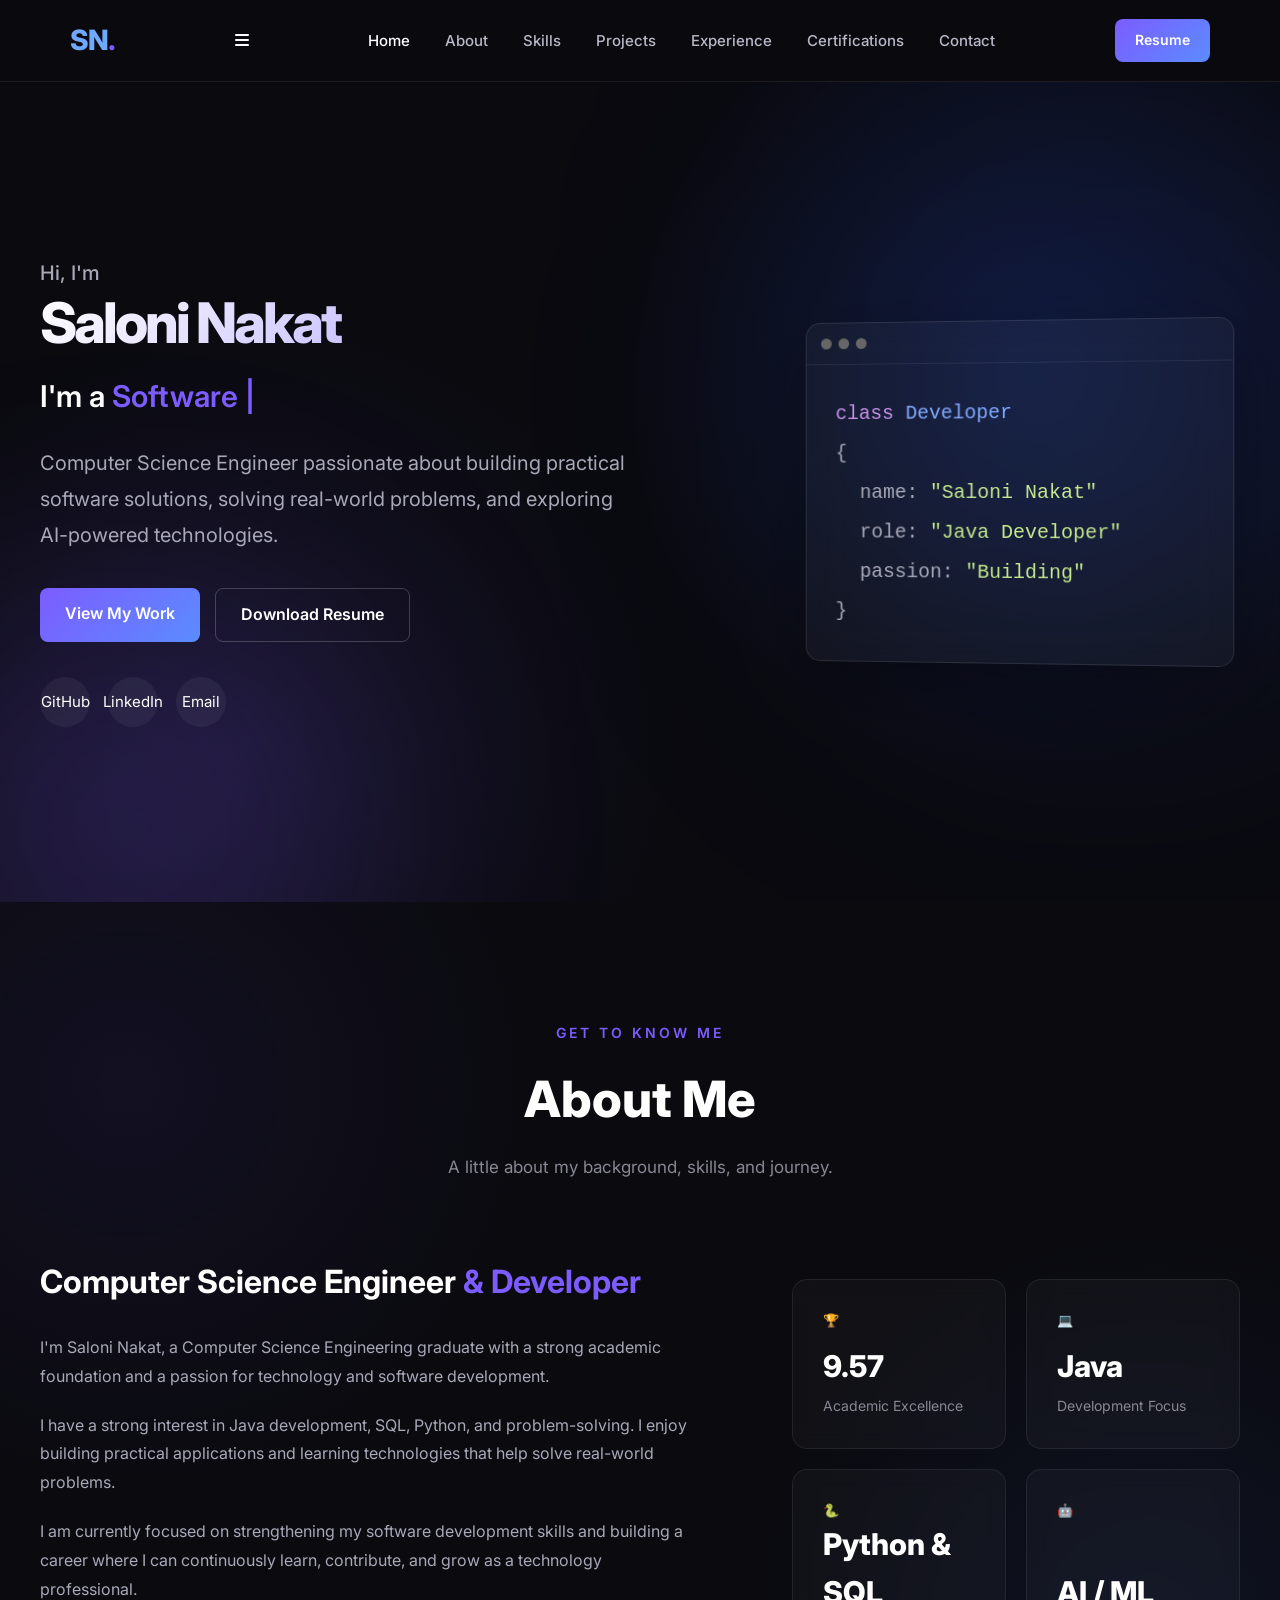
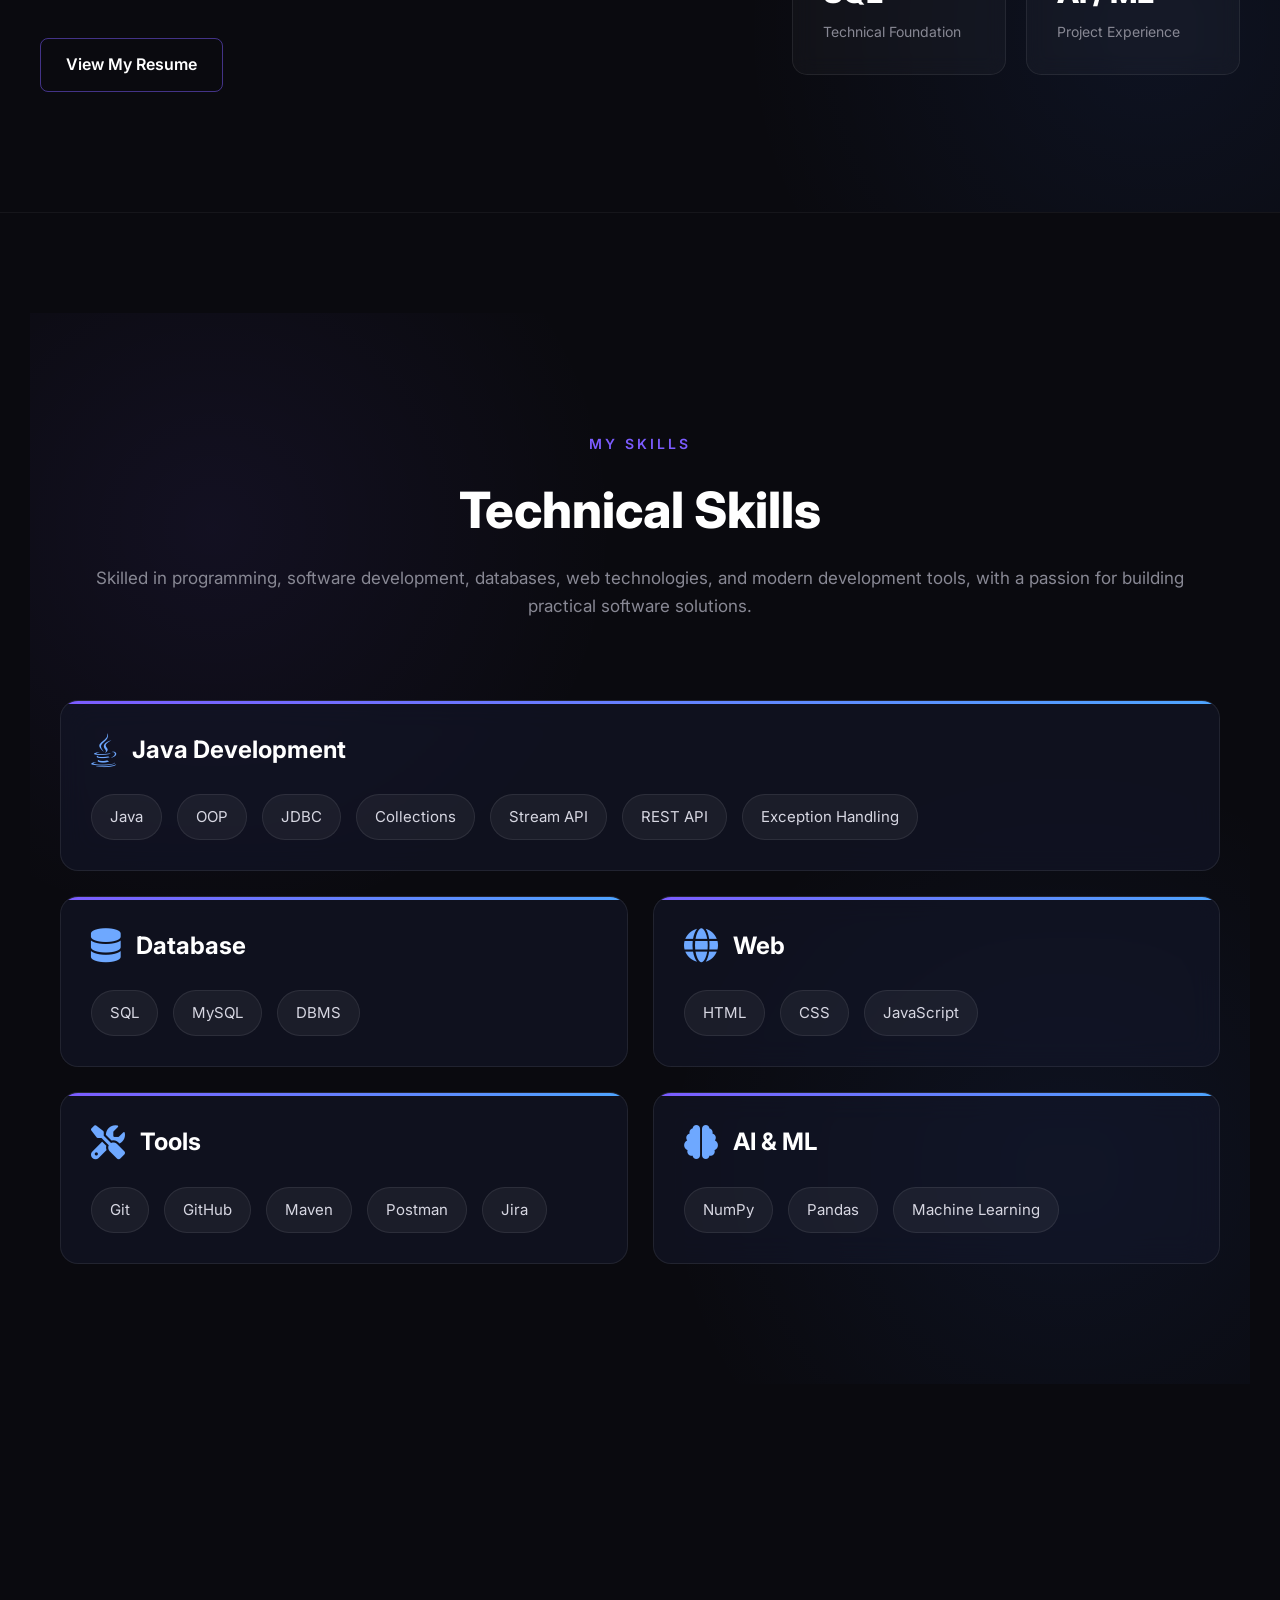
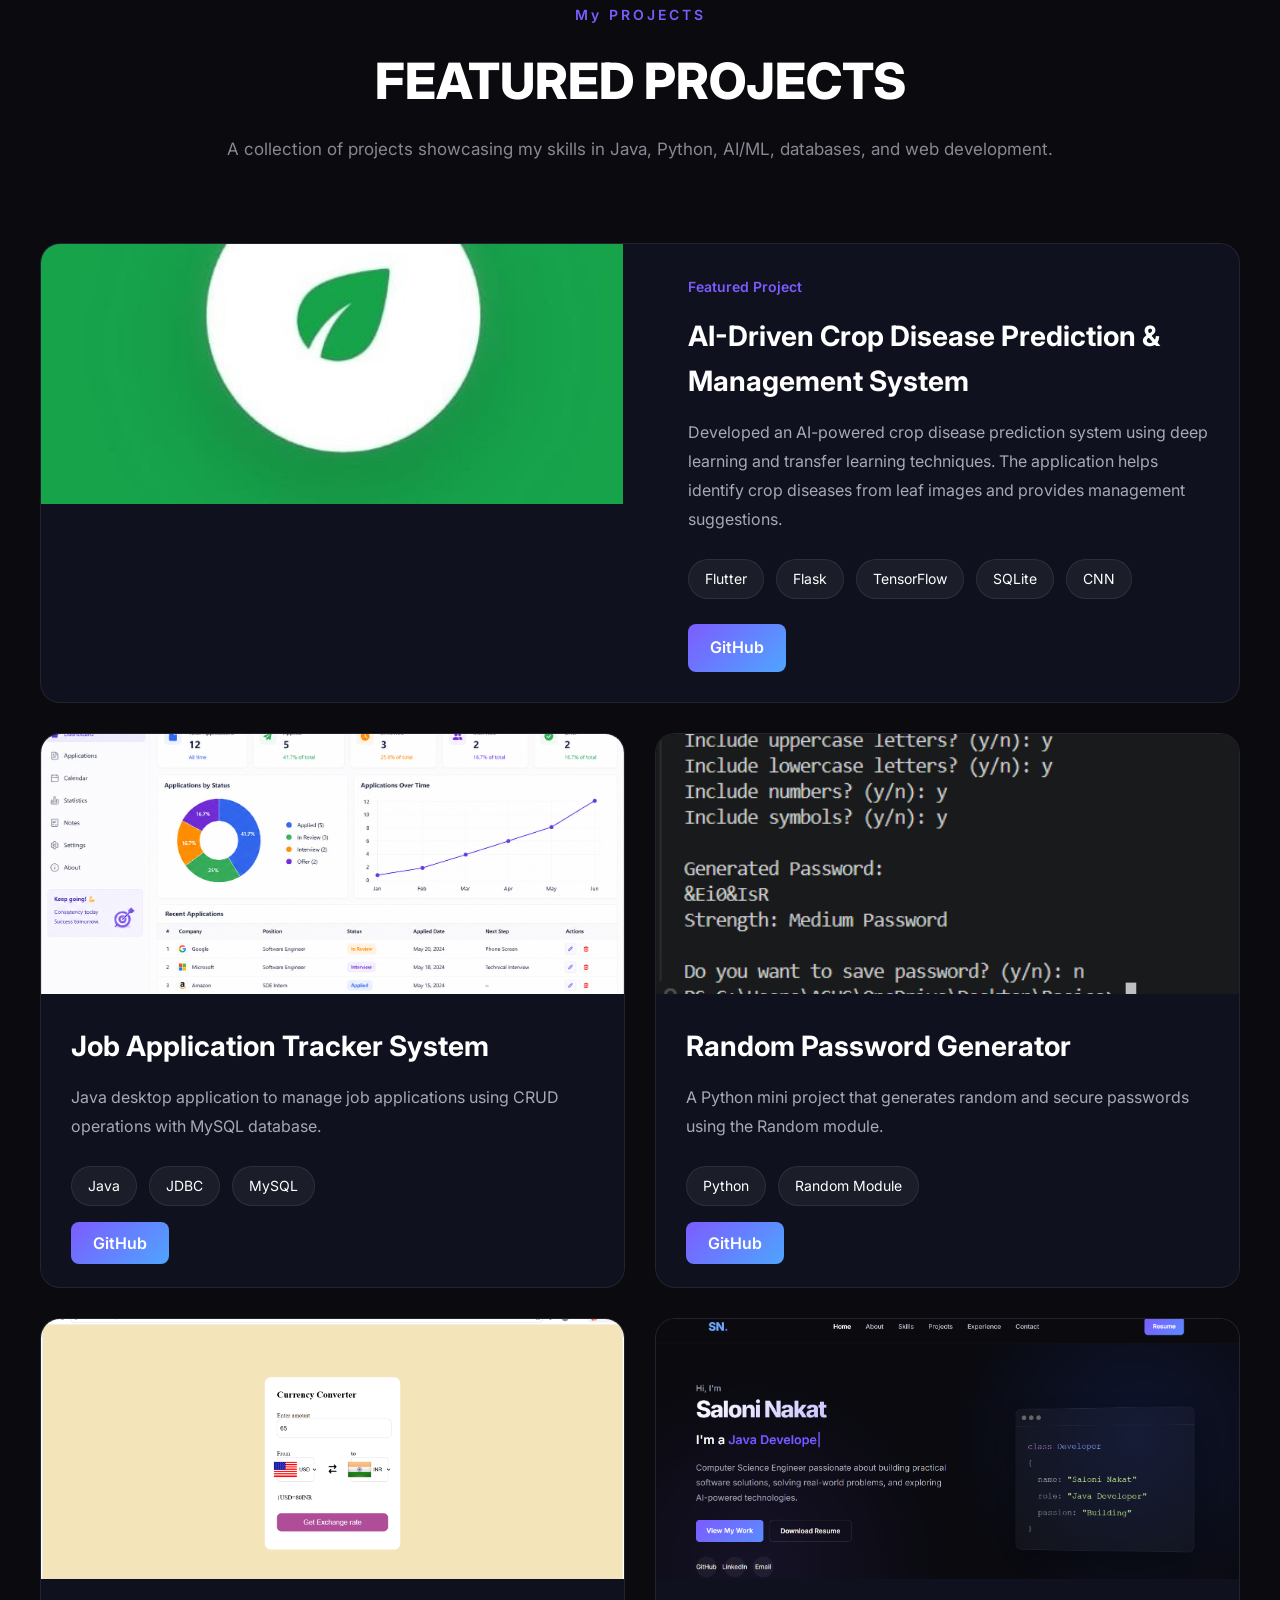
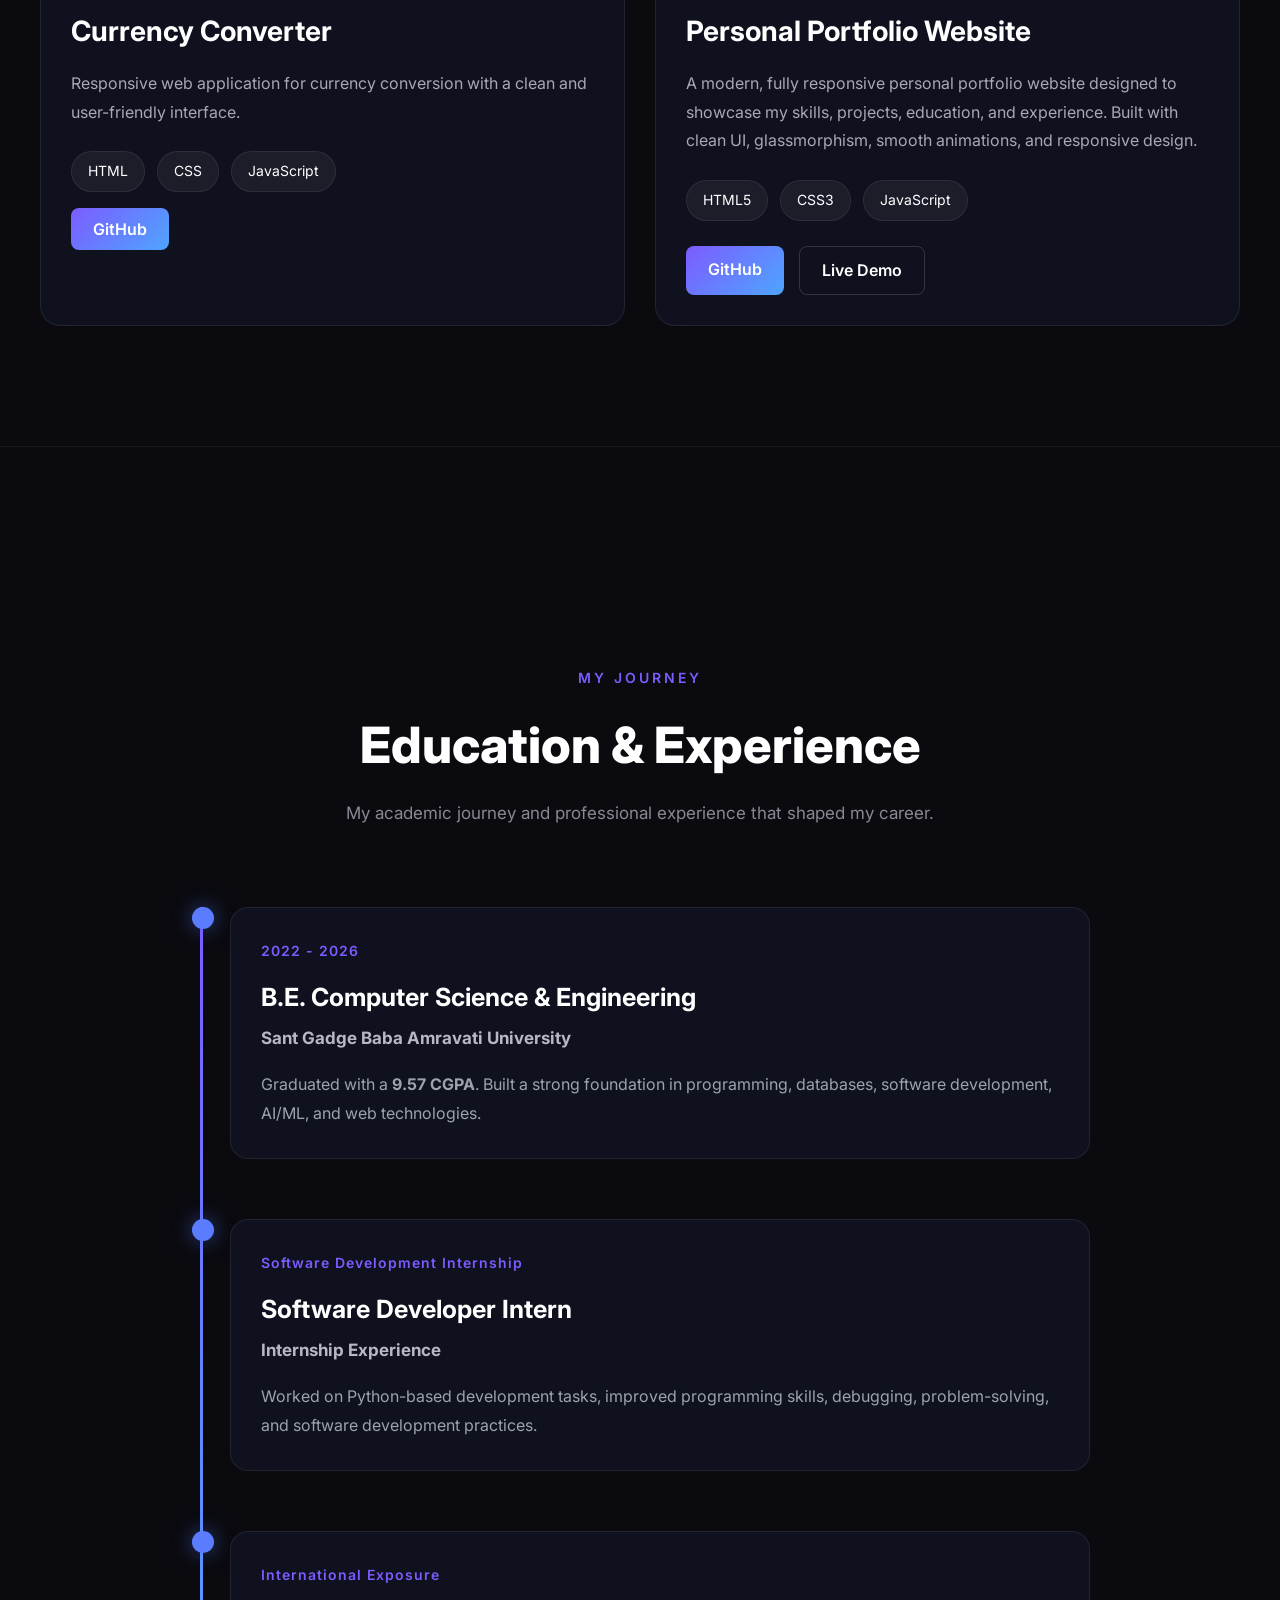
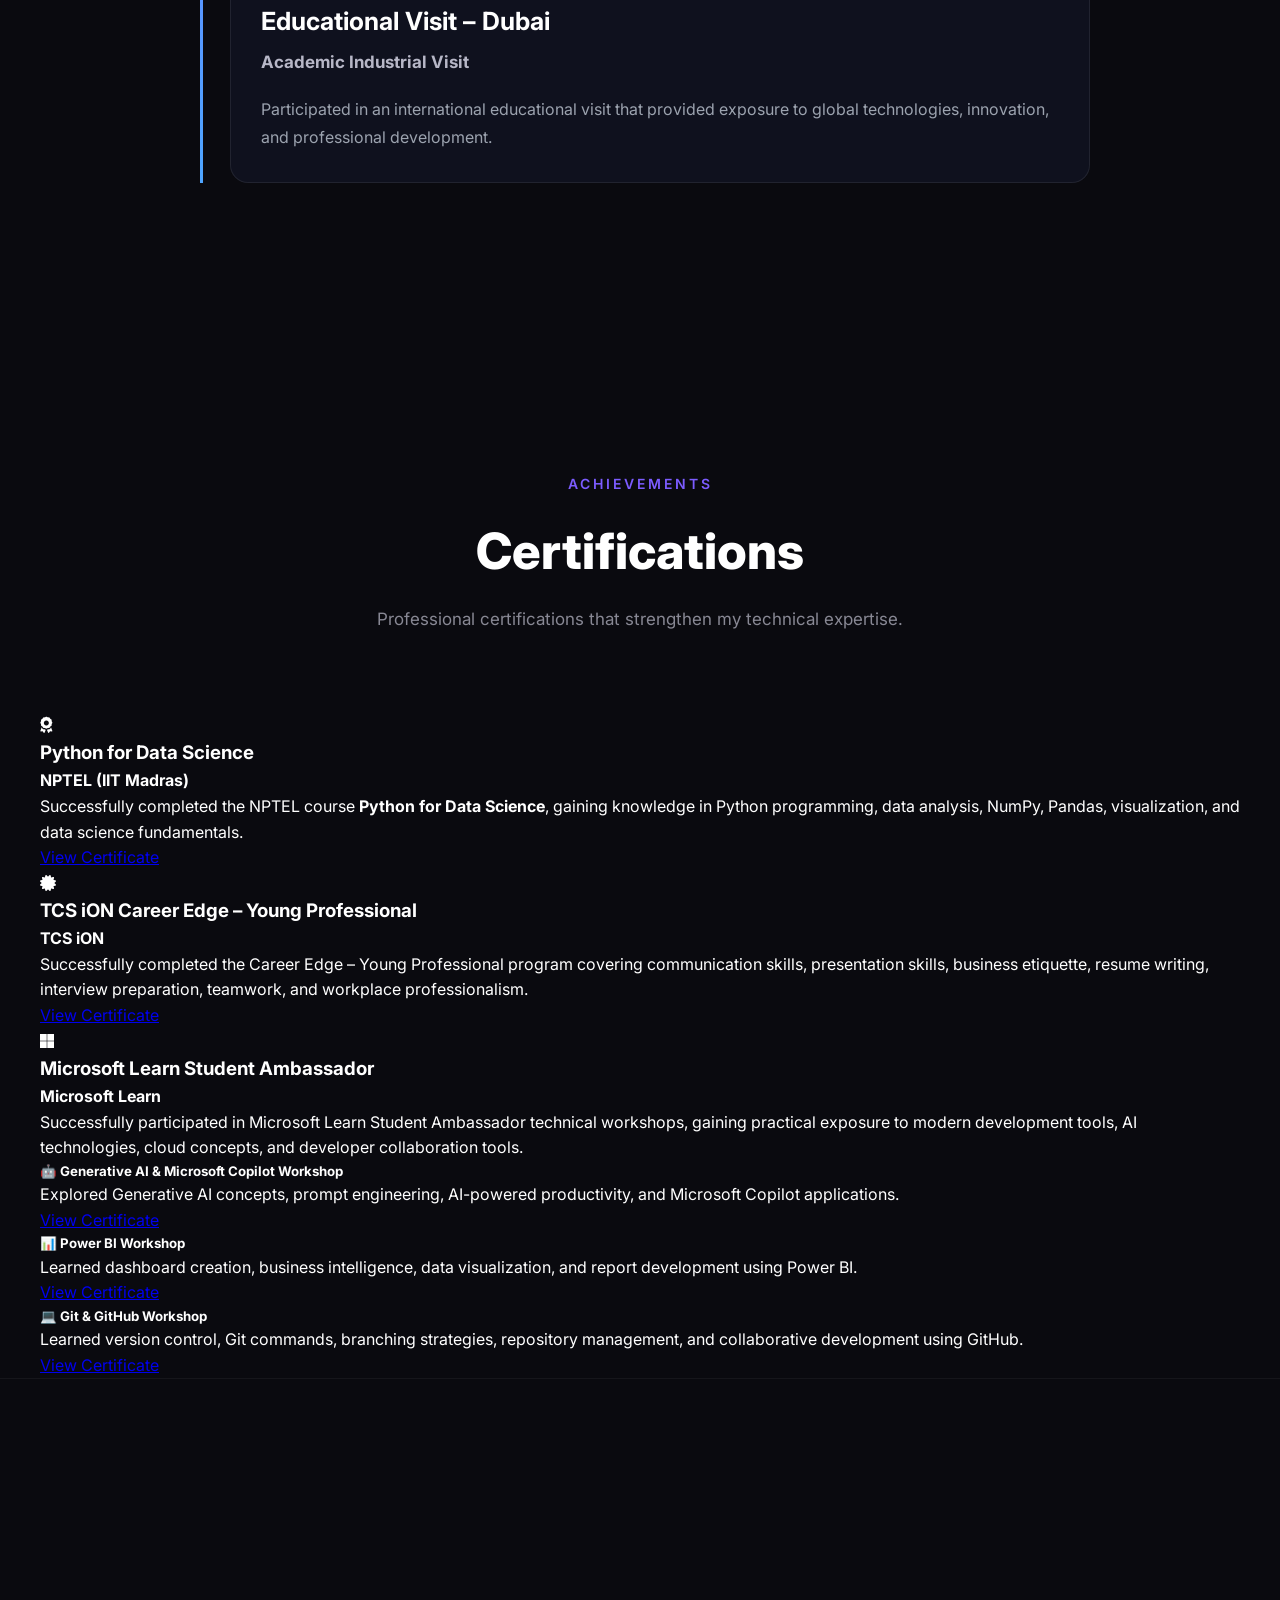
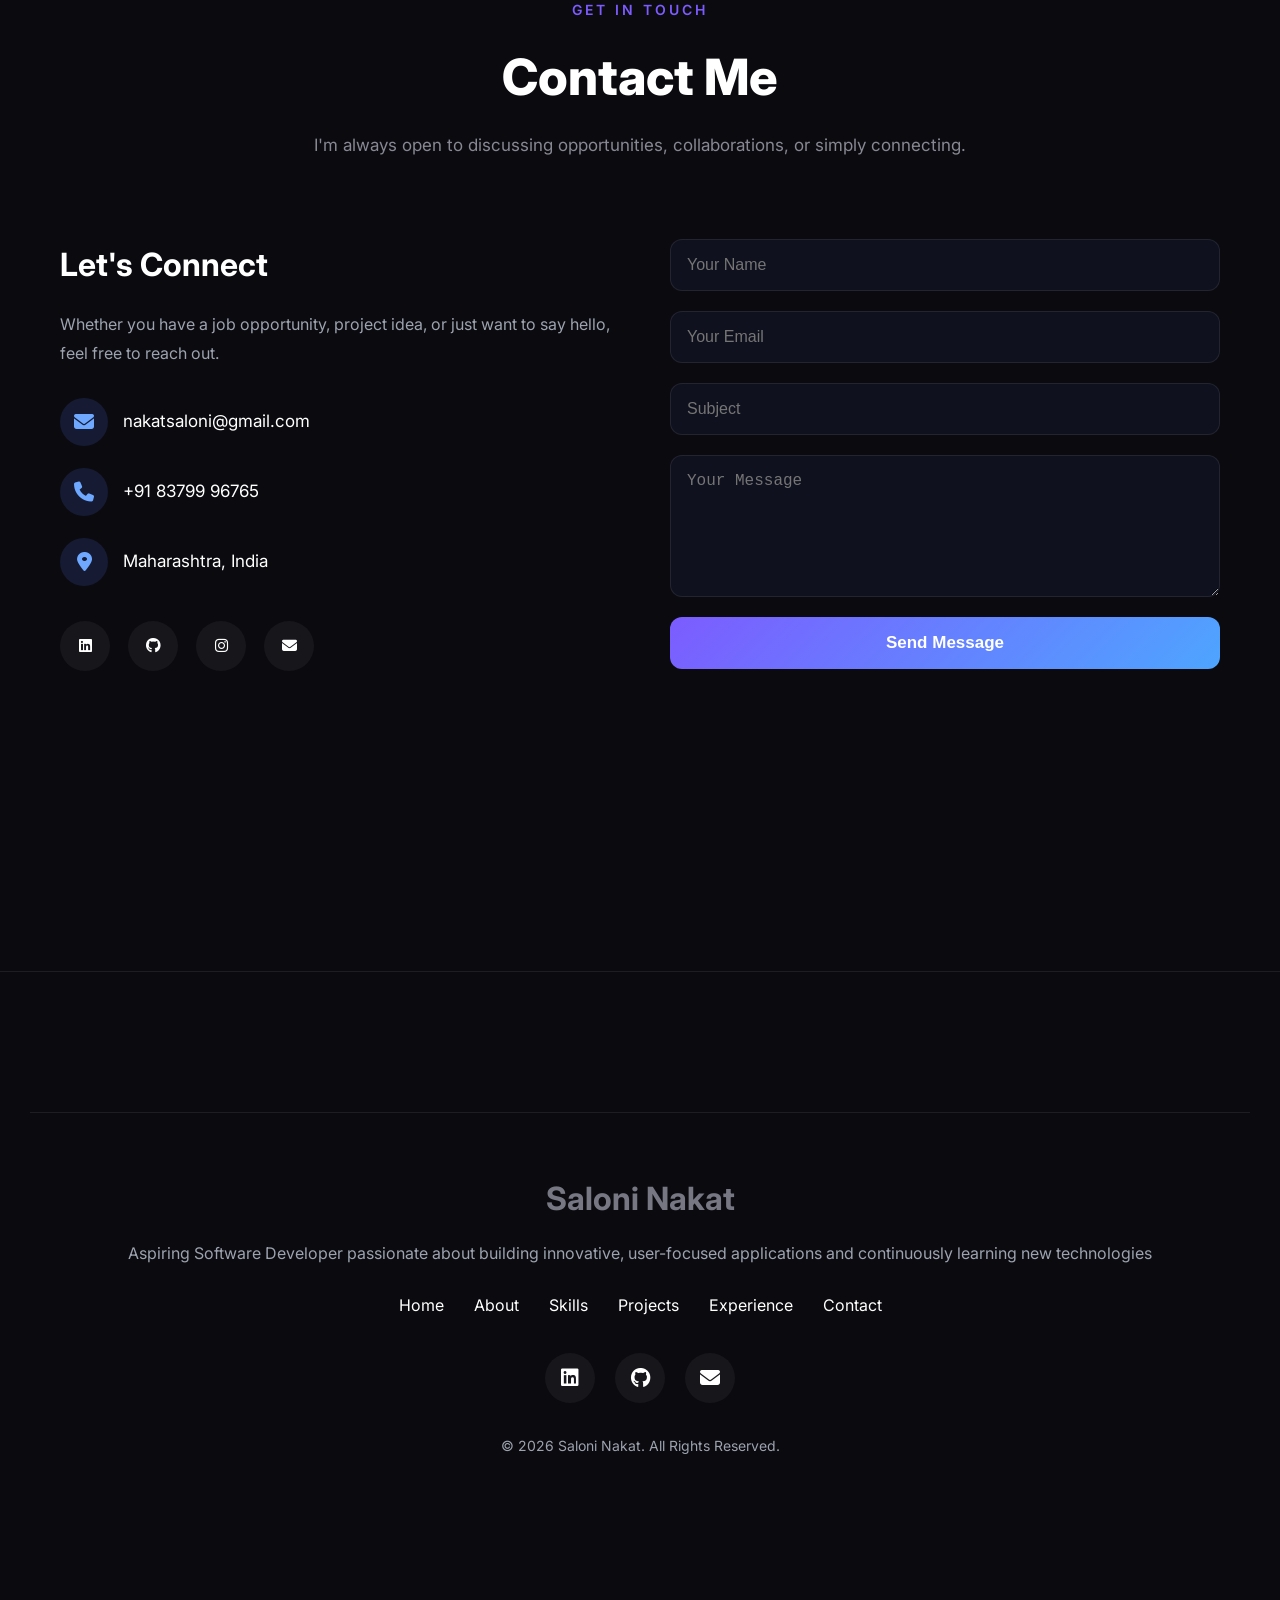
==== commit 80b0fb60: "Update index.html" ====
--- a/index.html
+++ b/index.html
@@ -628,7 +628,7 @@
                 </div> -->
 
                 <div class="project-image cropguard-image">
-    <img src="assets/images/CropGuard.jpeg" alt="CropGuard Project">
+    <img src="assets/image/CropGuard.jpeg" alt="CropGuard Project">
 </div>
 
                 <div class="project-content">
@@ -674,7 +674,7 @@
 
                 <div class="project-image">
 
-                    <img src="assets/images/job_tracker.png"
+                    <img src="assets/image/job_tracker.png"
                         alt="Job Tracker">
 
                 </div>
@@ -712,7 +712,7 @@
 
                 <div class="project-image">
 
-                    <img src="assets\images\pass generator.png"
+                    <img src="assets\image\pass generator.png"
                         alt="Password Generator">
 
                 </div>
@@ -748,7 +748,7 @@
 
                 <div class="project-image">
 
-                    <img src="assets/images/currency_converter.png"
+                    <img src="assets/image/currency_converter.png"
                         alt="Currency Converter">
 
                 </div>
@@ -785,7 +785,7 @@
 
     <div class="project-image">
 
-        <img src="assets/images/portfolio.png"
+        <img src="assets/image/portfolio.png"
              alt="Portfolio Website">
 
     </div>
--- a/style.css
+++ b/style.css
@@ -186,6 +186,7 @@
             rgba(124, 92, 255, 0.10),
             transparent 35%
         );
+}
         /* Soft blue ambient glow */
 
 .hero::before {
@@ -232,7 +233,7 @@
 
     z-index: 0;
 }
-}
+
 
 
 /* =========================================
@@ -2341,4 +2342,4 @@
 
 display:block;
 
-} +} 
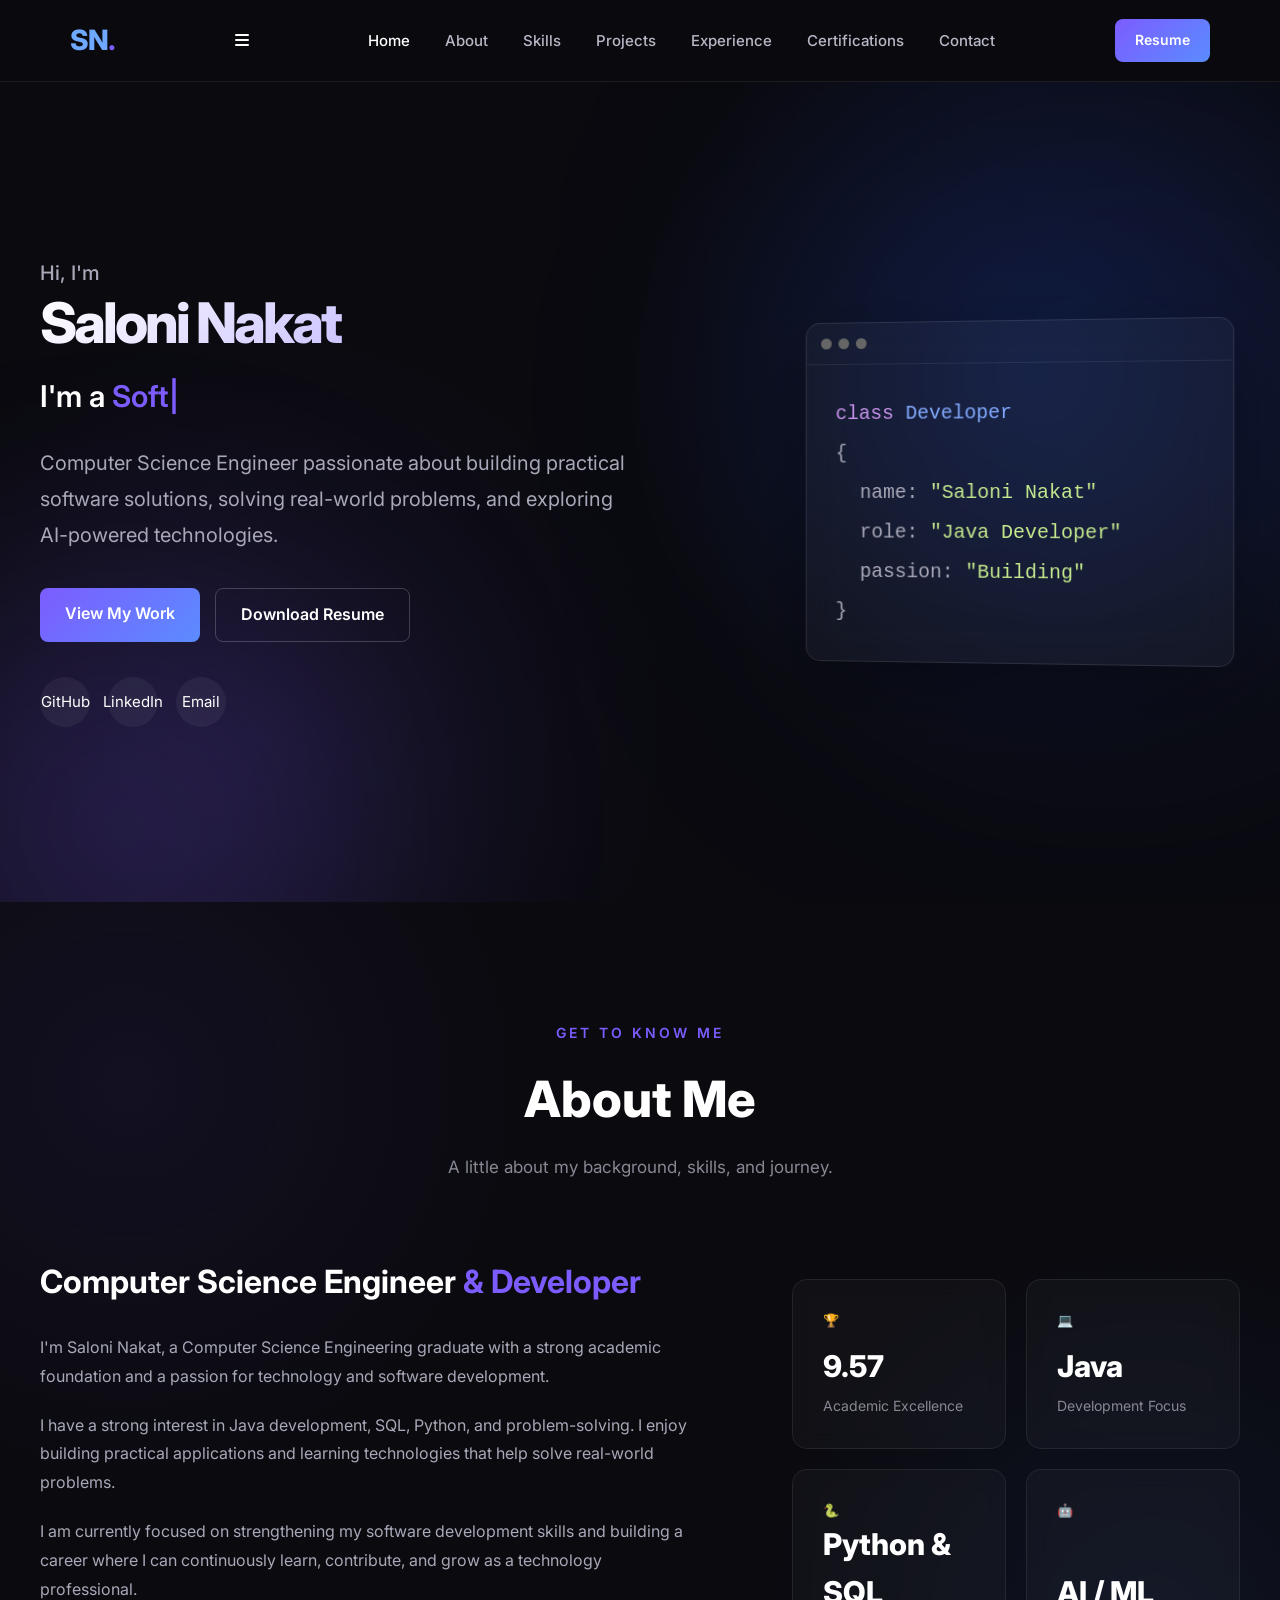
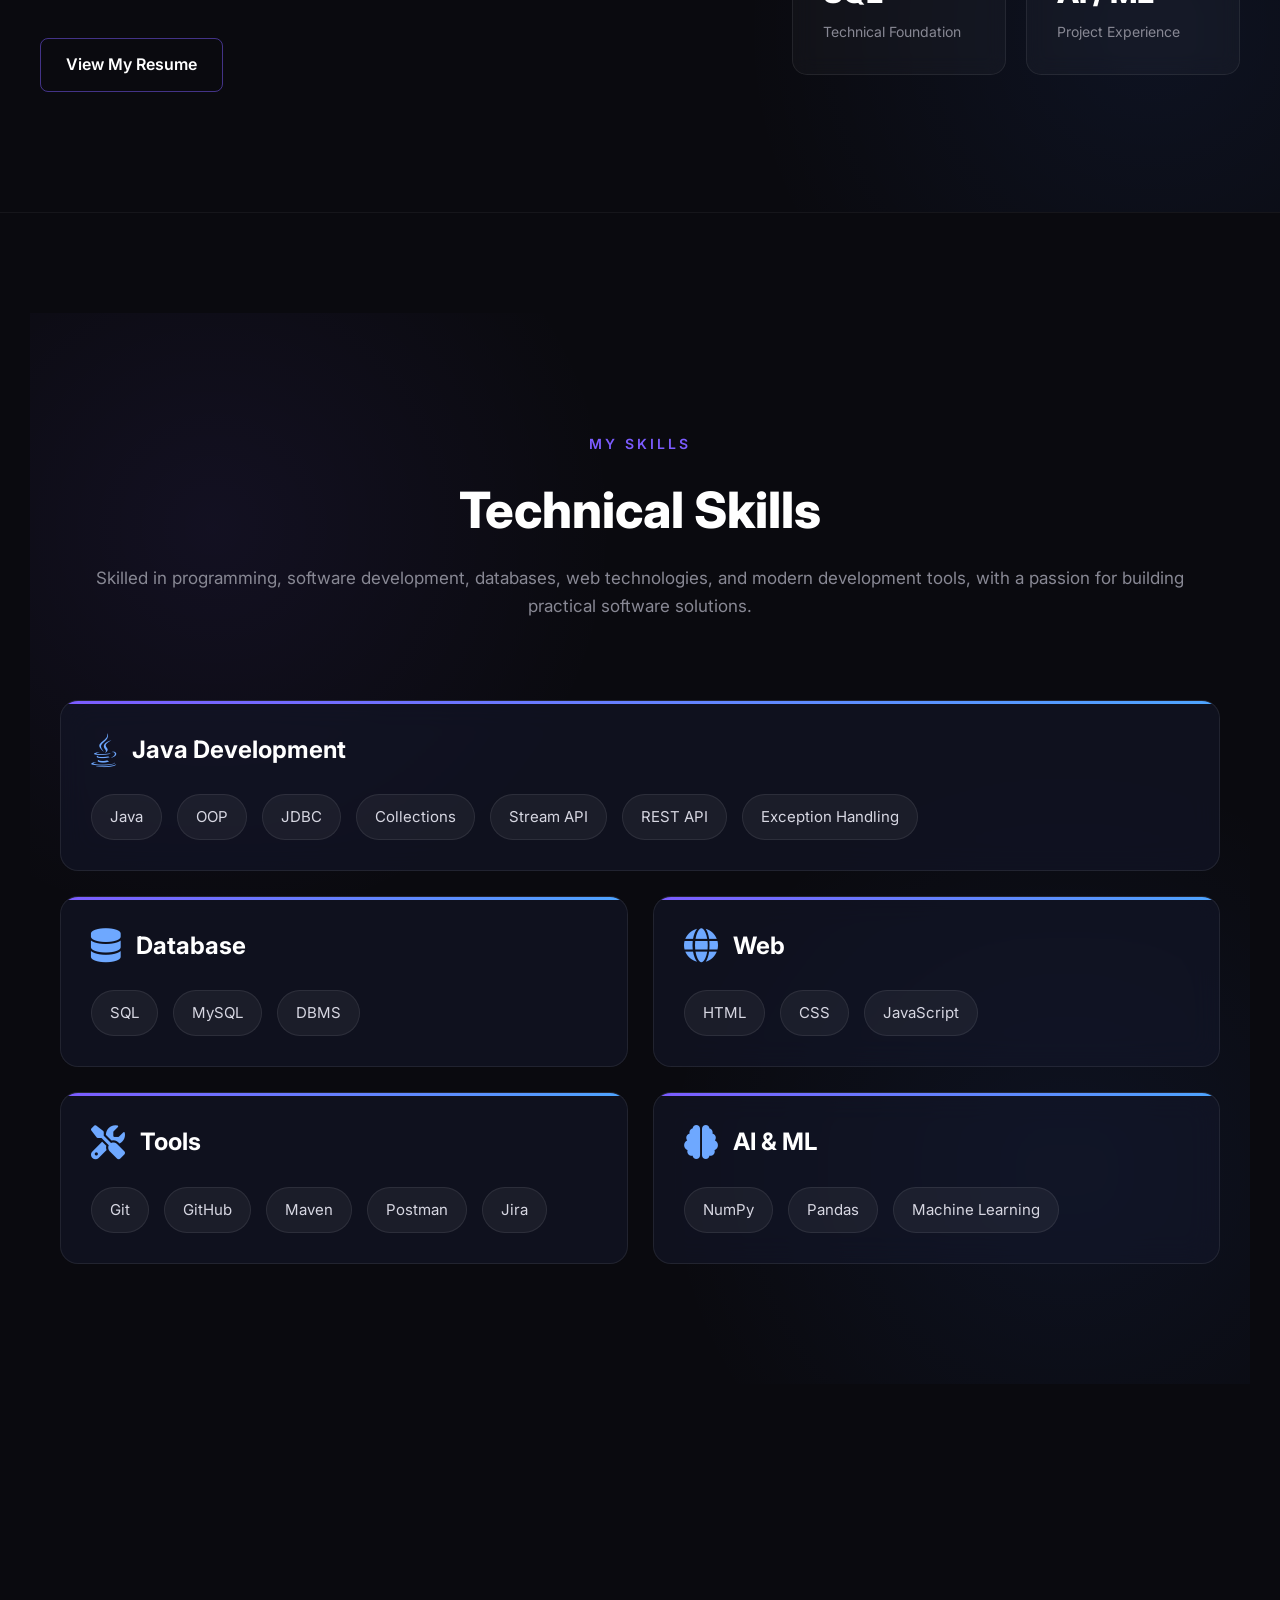
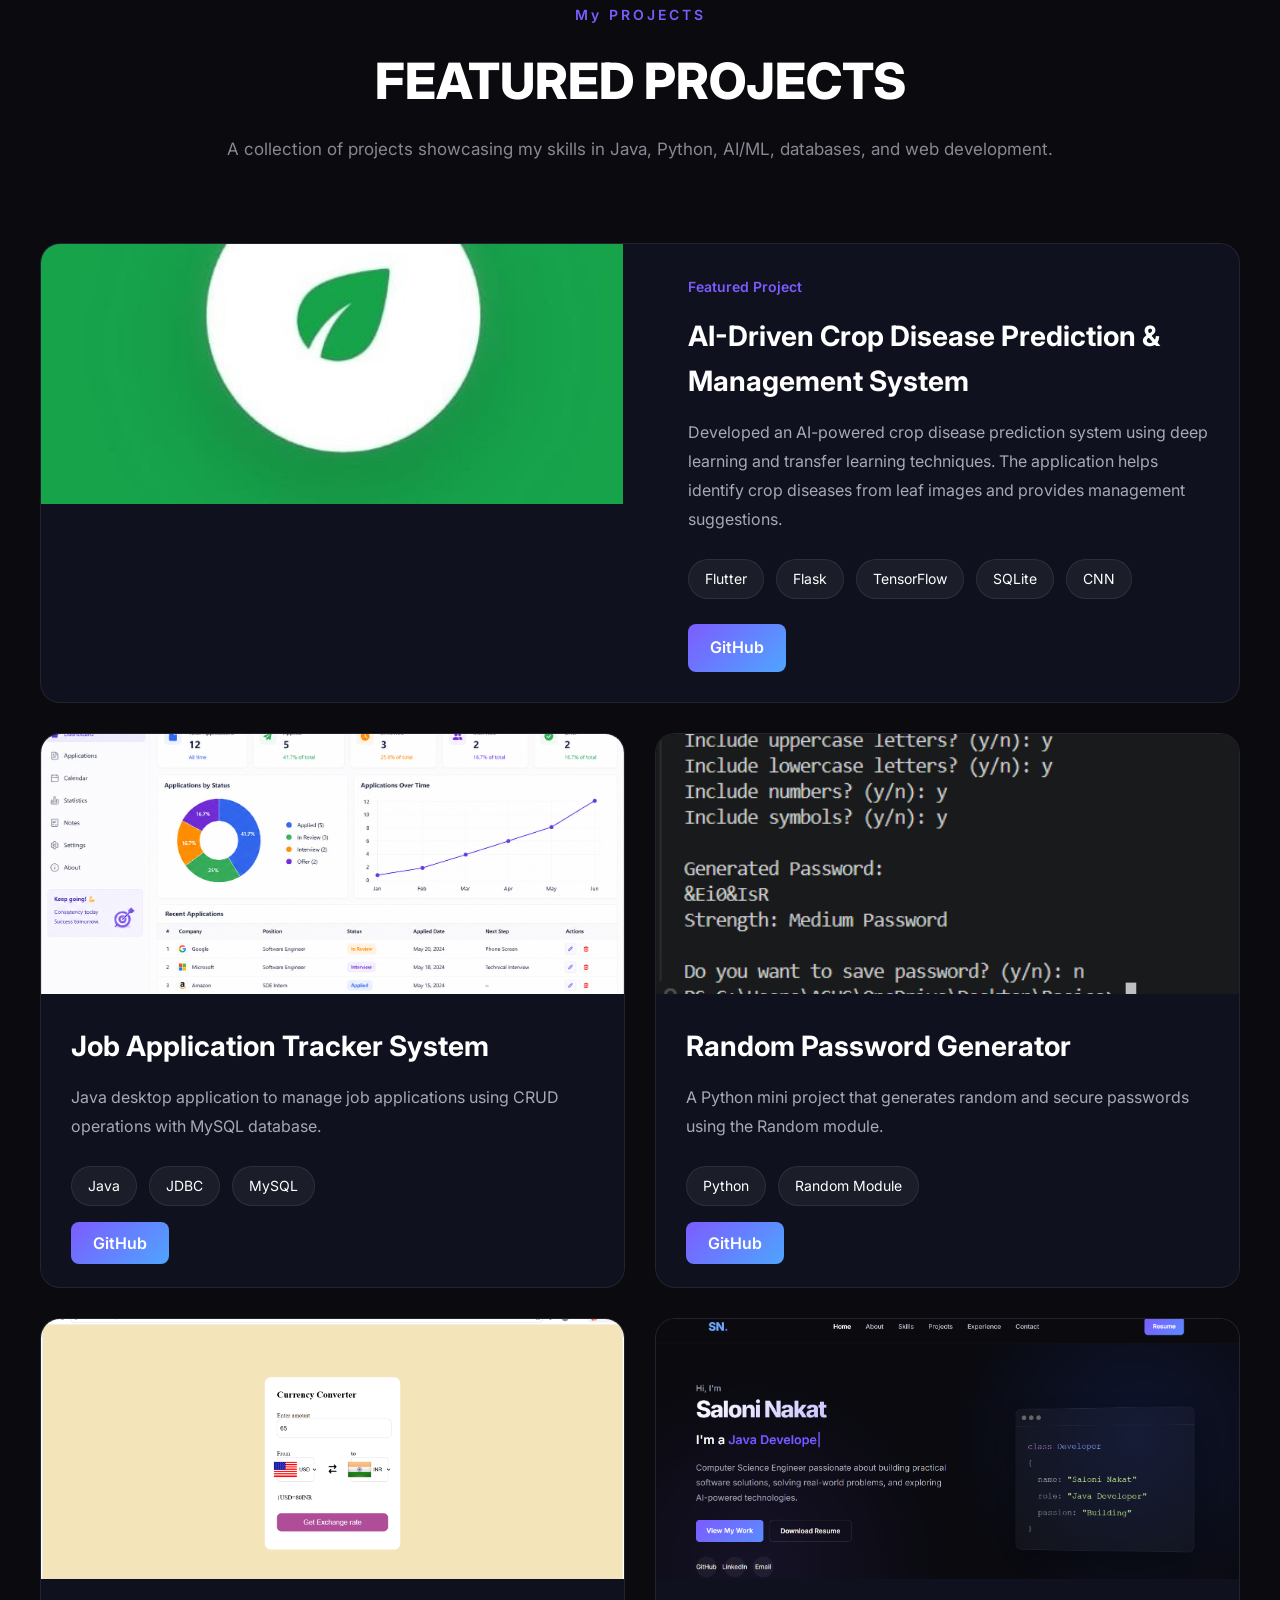
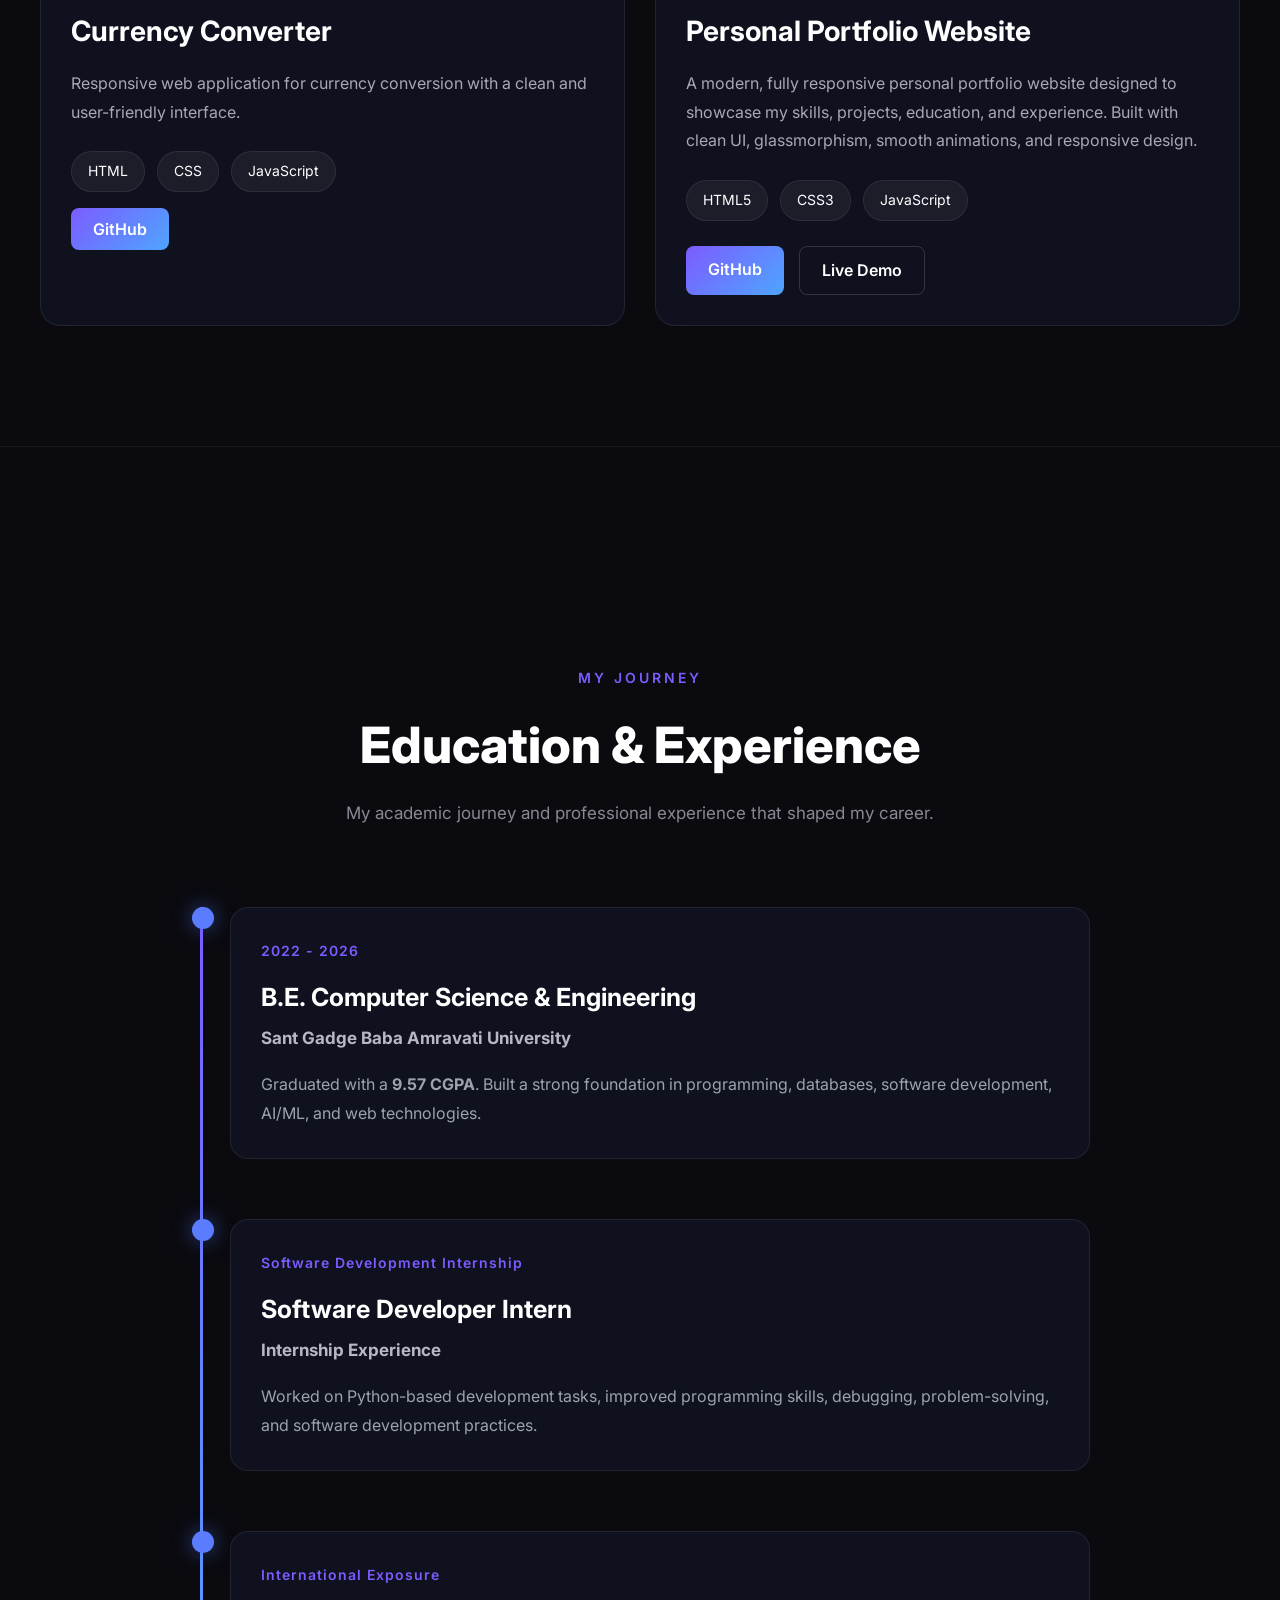
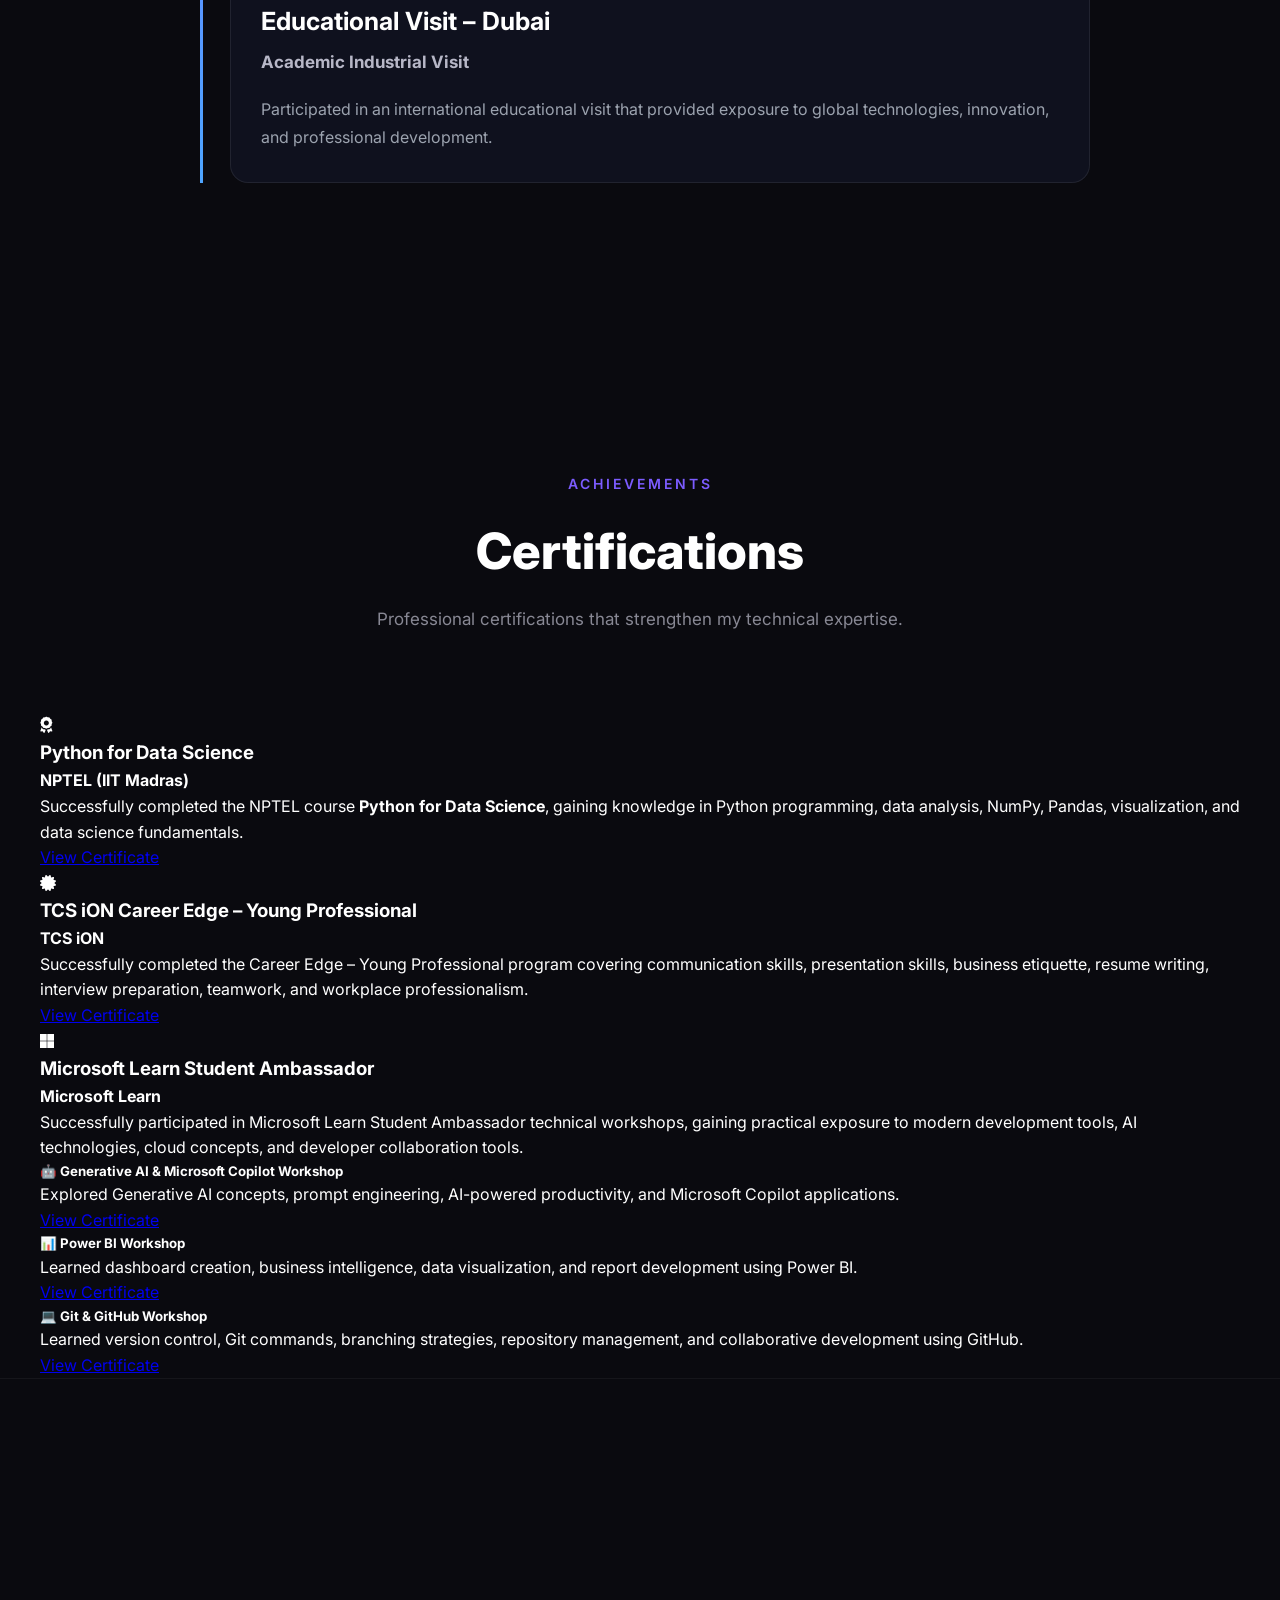
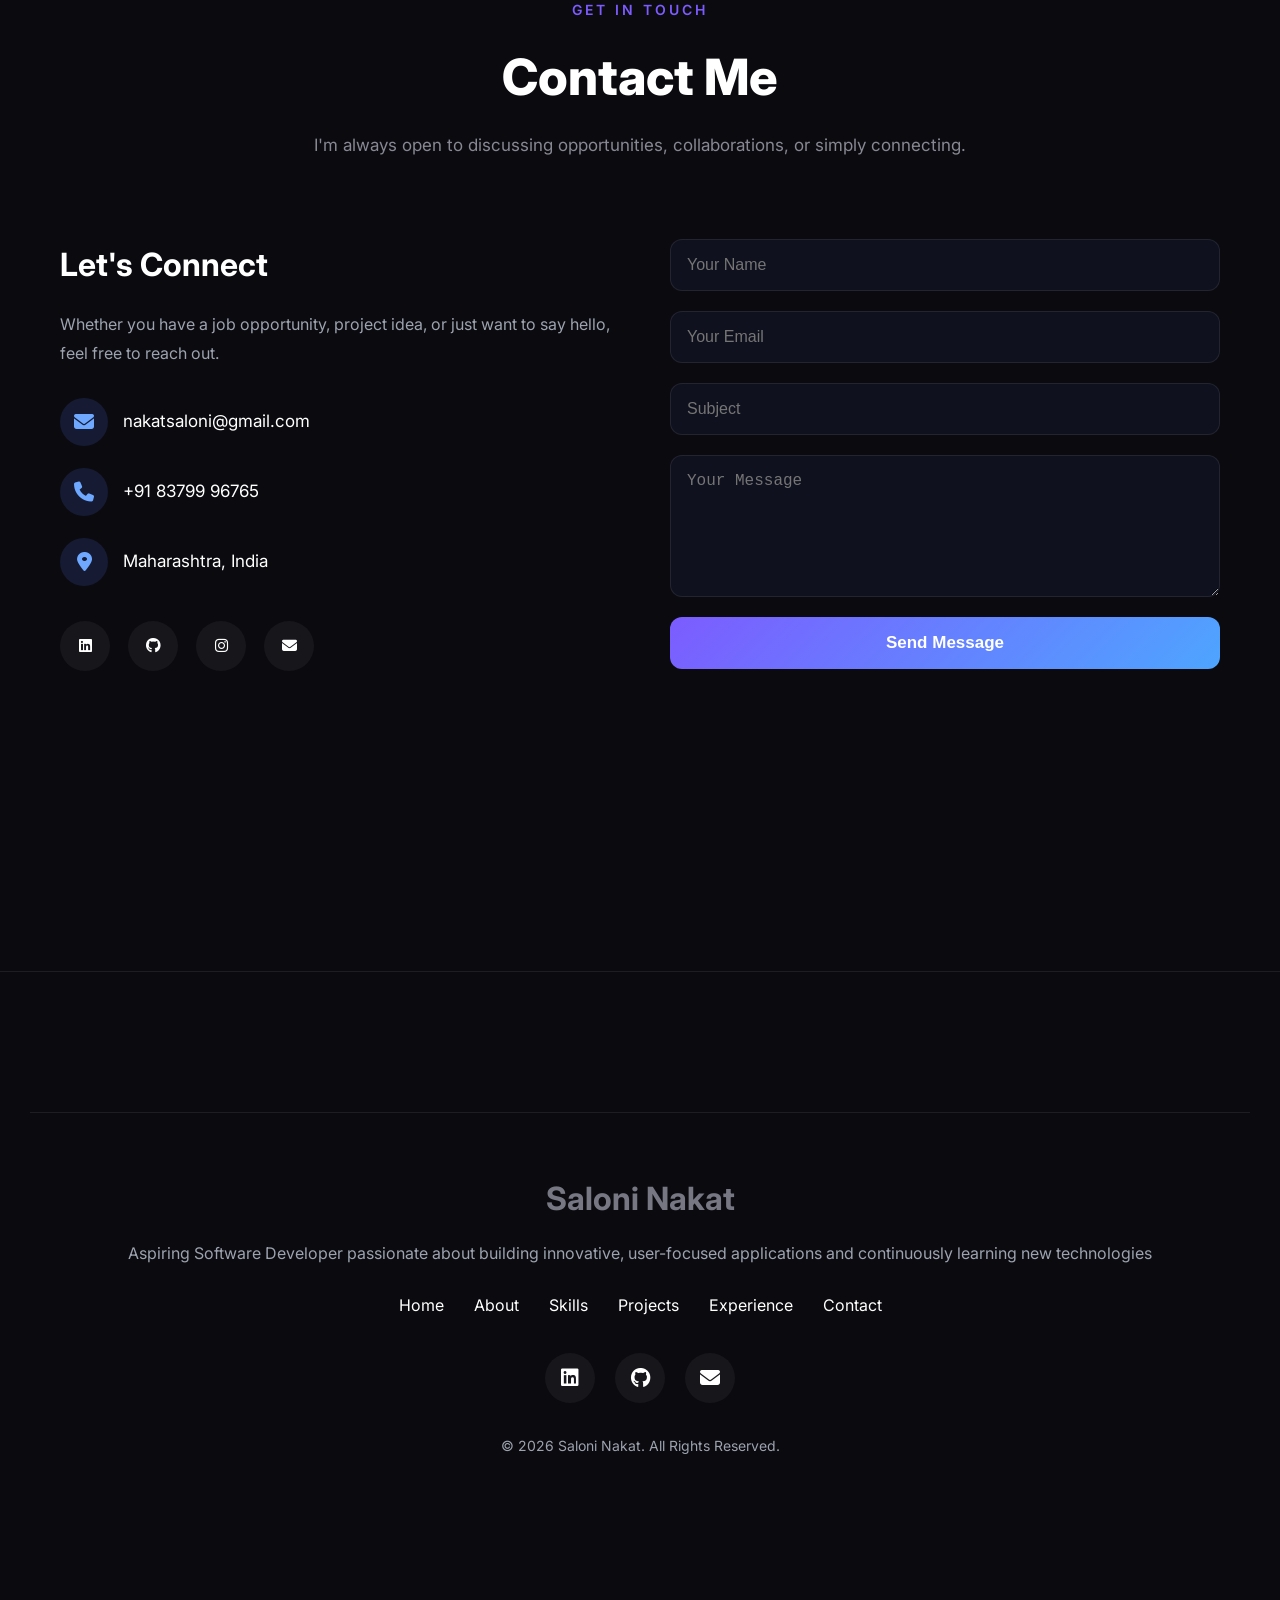
==== commit 5d4bdd87: "updat folder name" ====
--- a/index.html
+++ b/index.html
@@ -22,7 +22,7 @@
     content="Java Developer, Portfolio, JDBC, MySQL, Web Developer, Software Engineer">
 
     <meta name="author" content="Saloni Nakat">
-    <link rel="icon" href="assets/images/favicon.png">
+    <!-- <link rel="icon" href="assets/images/favicon.png"> -->
     <meta charset="UTF-8">
 
     
@@ -94,7 +94,7 @@
             <!-- Resume Button -->
 
 
-            <a href="assets/resume/Saloni_Nakat.pdf" 
+            <a href="assets/Resume/Saloni_Nakat.pdf" 
                class="resume-btn" 
                target="_blank">
 
@@ -152,7 +152,7 @@
                 </a>
 
                 <a 
-                    href="assets/resume/Saloni_Nakat.pdf"
+                    href="assets/Resume/Saloni_Nakat.pdf"
                     class="secondary-btn"
                     target="_blank"
                 >
@@ -326,7 +326,7 @@
                 <!-- ABOUT BUTTON -->
 
                 <a 
-                    href="assets/resume/Saloni_Nakat.pdf"
+                    href="assets/Resume/Saloni_Nakat.pdf"
                     class="about-resume-btn"
                     target="_blank"
                 >
@@ -628,7 +628,7 @@
                 </div> -->
 
                 <div class="project-image cropguard-image">
-    <img src="assets/image/CropGuard.jpeg" alt="CropGuard Project">
+                 <img src="assets/images/CropGuard.jpeg" alt="CropGuard Project">
 </div>
 
                 <div class="project-content">
@@ -674,7 +674,7 @@
 
                 <div class="project-image">
 
-                    <img src="assets/image/job_tracker.png"
+                    <img src="assets/images/job_tracker.png"
                         alt="Job Tracker">
 
                 </div>
@@ -712,7 +712,7 @@
 
                 <div class="project-image">
 
-                    <img src="assets\image\pass generator.png"
+                    <img src="assets\images\pass generator.png"
                         alt="Password Generator">
 
                 </div>
@@ -742,13 +742,13 @@
 
             </div>
 
-            <!-- Project 4 -->
+            <!-- ==================Project 4============================================ -->
 
             <div class="project-card">
 
                 <div class="project-image">
 
-                    <img src="assets/image/currency_converter.png"
+                    <img src="assets/images/currency_converter.png"
                         alt="Currency Converter">
 
                 </div>
@@ -779,13 +779,13 @@
                 </div>
 
             </div>
-            <!--==================== PROJECT 3 ====================-->
-
-<div class="project-card">
+            <!--==================== PROJECT 5 ====================-->
+
+    <div class="project-card">
 
     <div class="project-image">
 
-        <img src="assets/image/portfolio.png"
+        <img src="assets/images/portfolio.png"
              alt="Portfolio Website">
 
     </div>
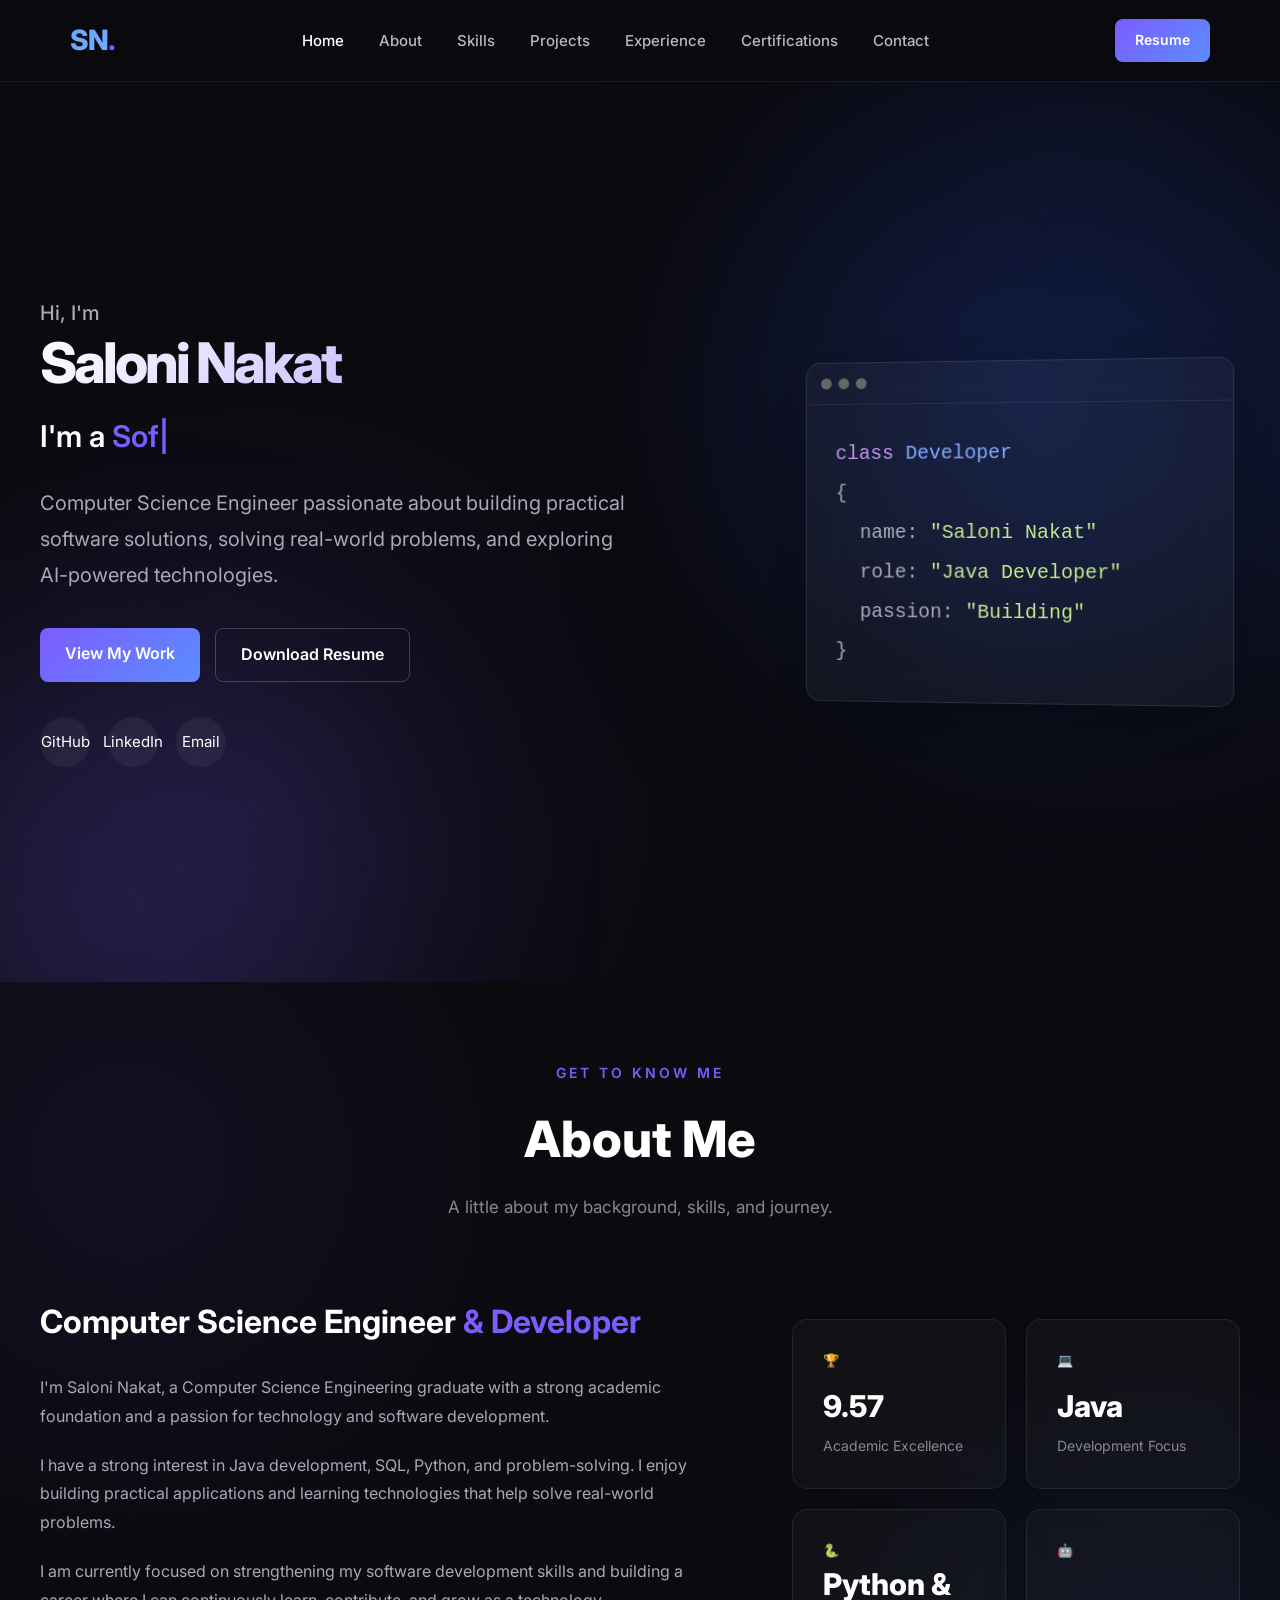
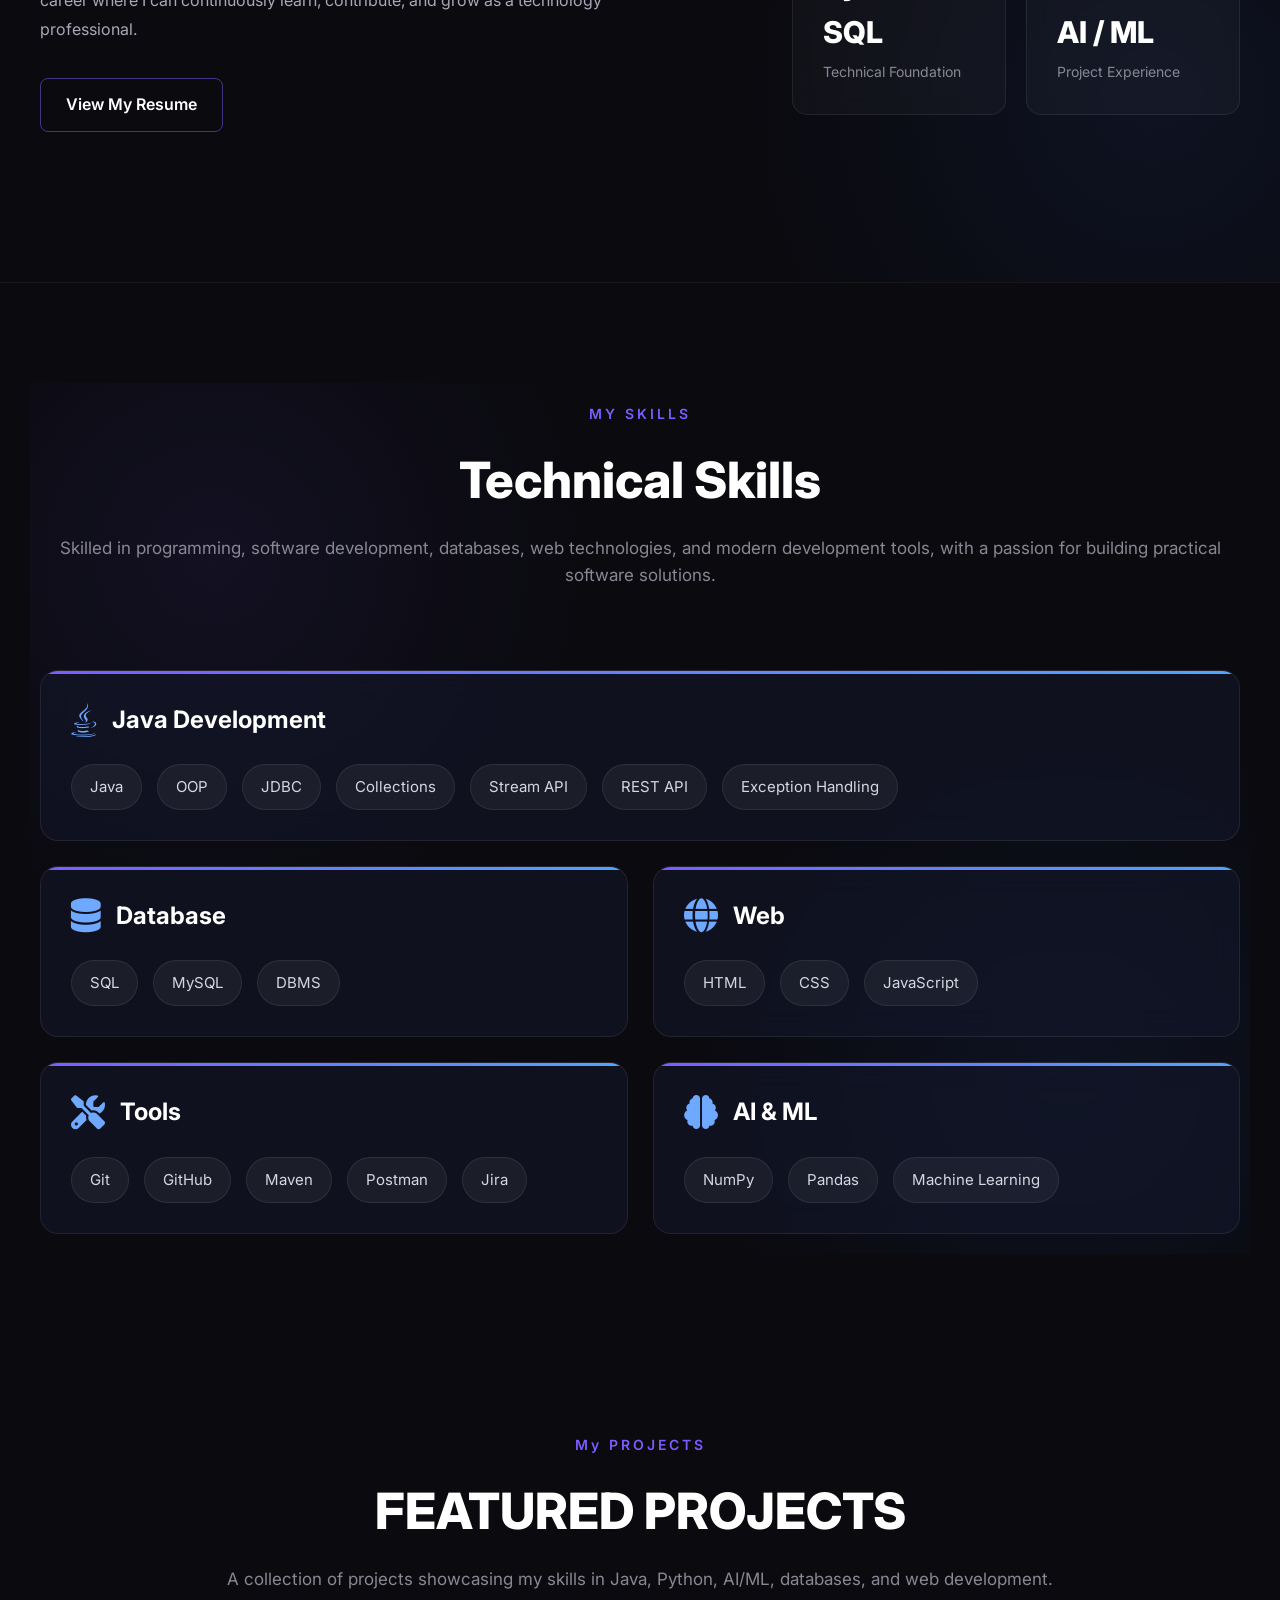
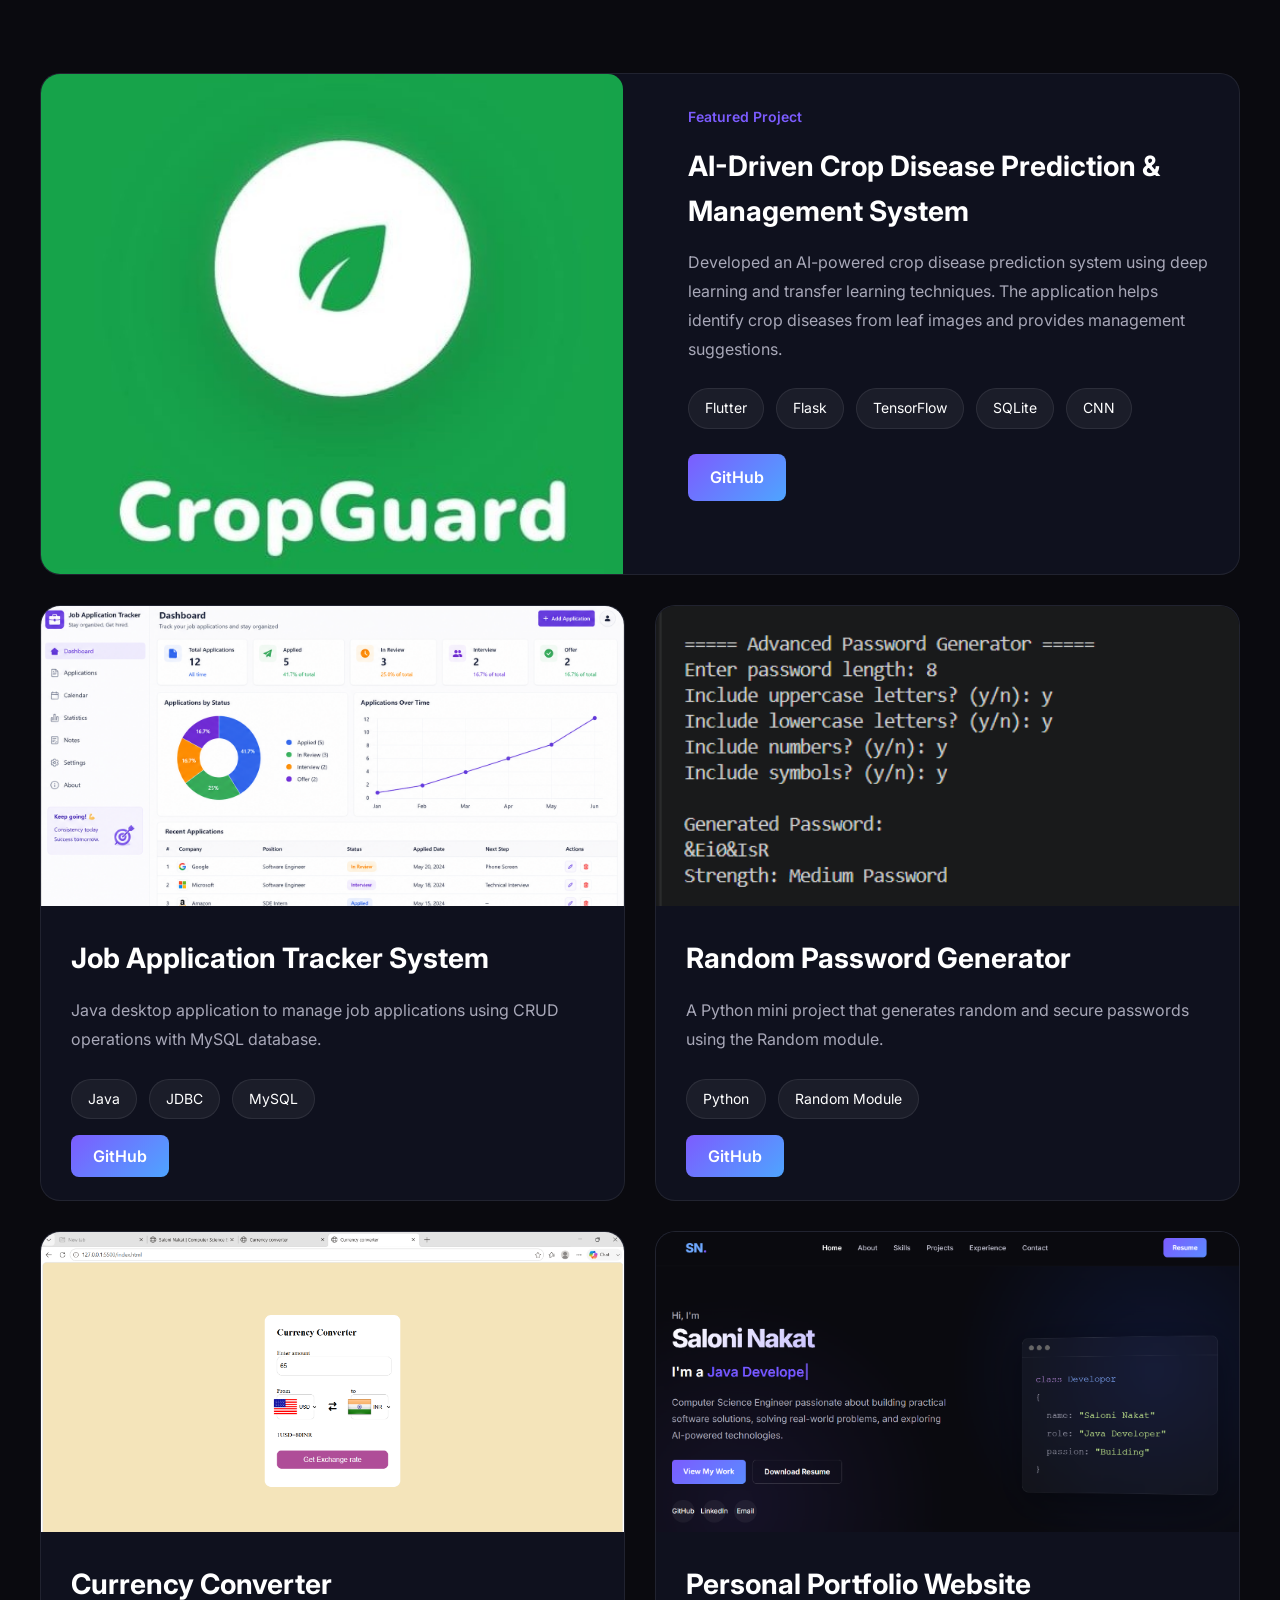
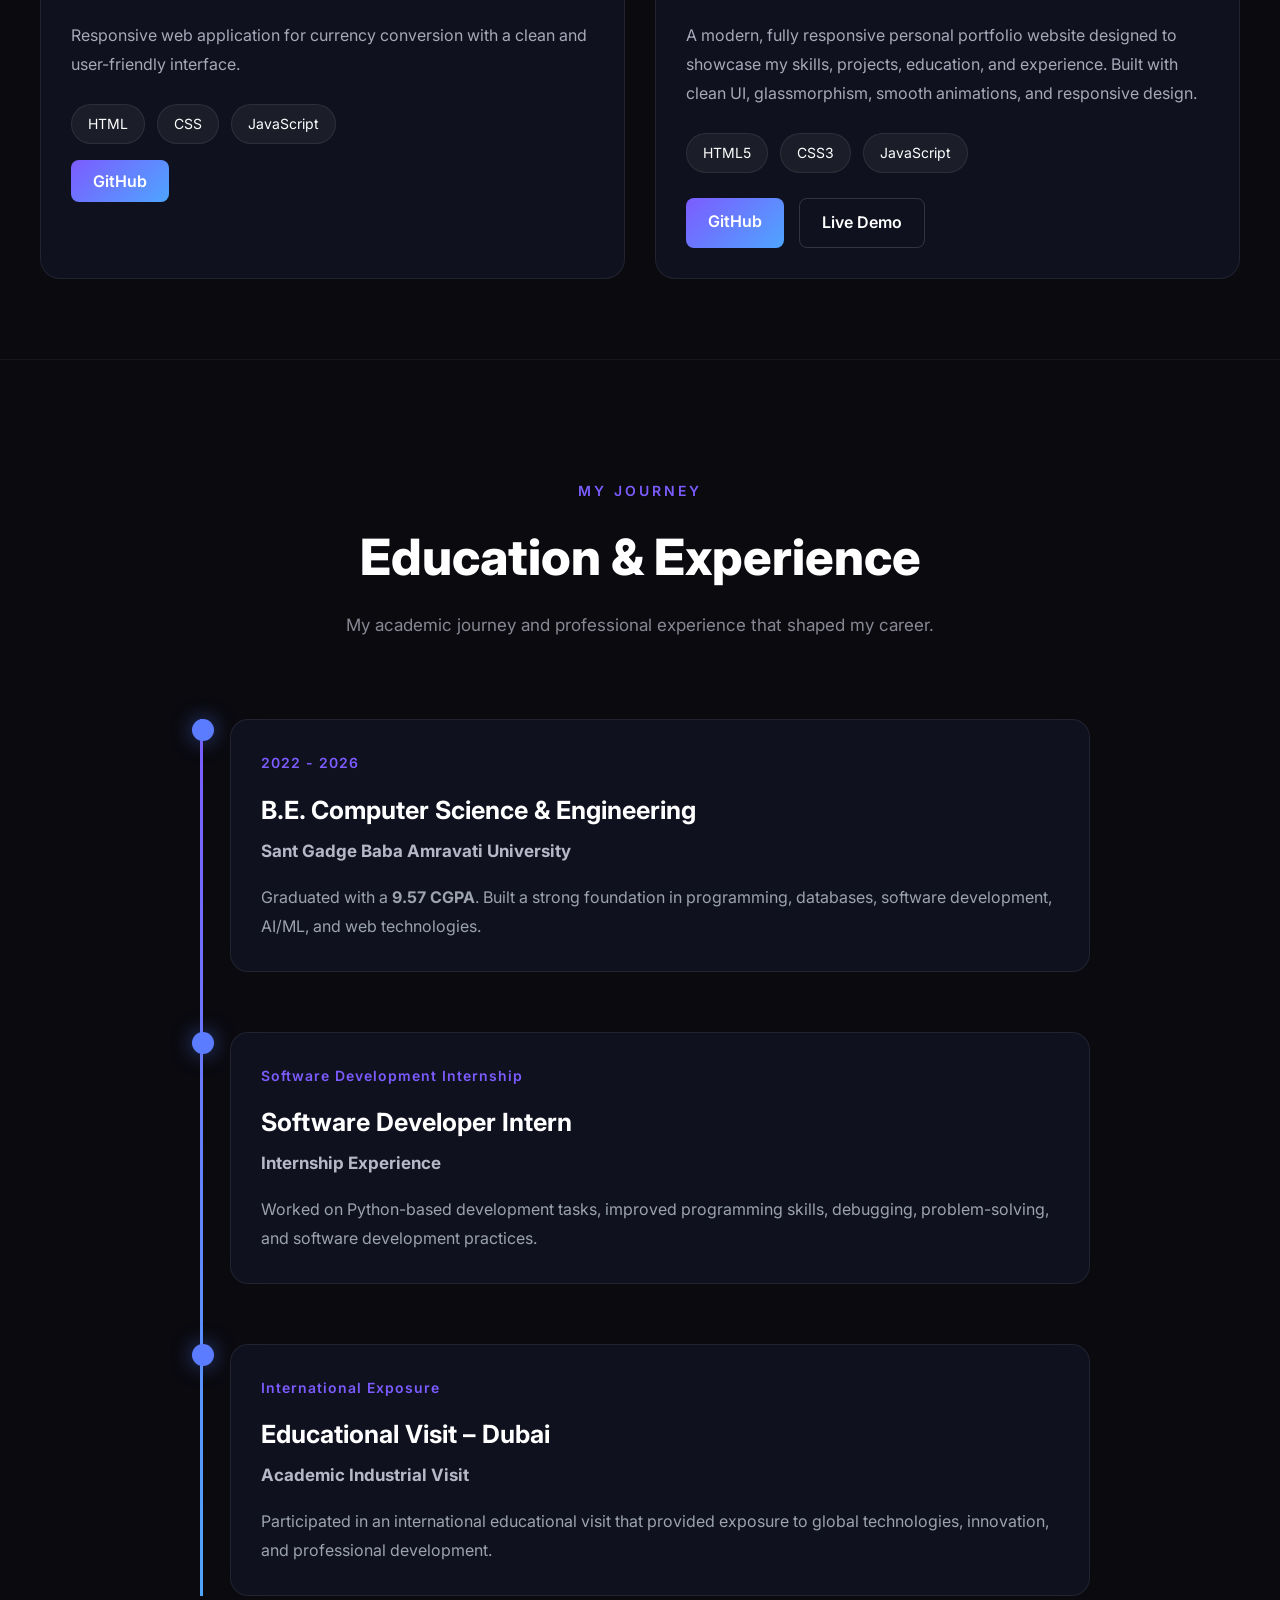
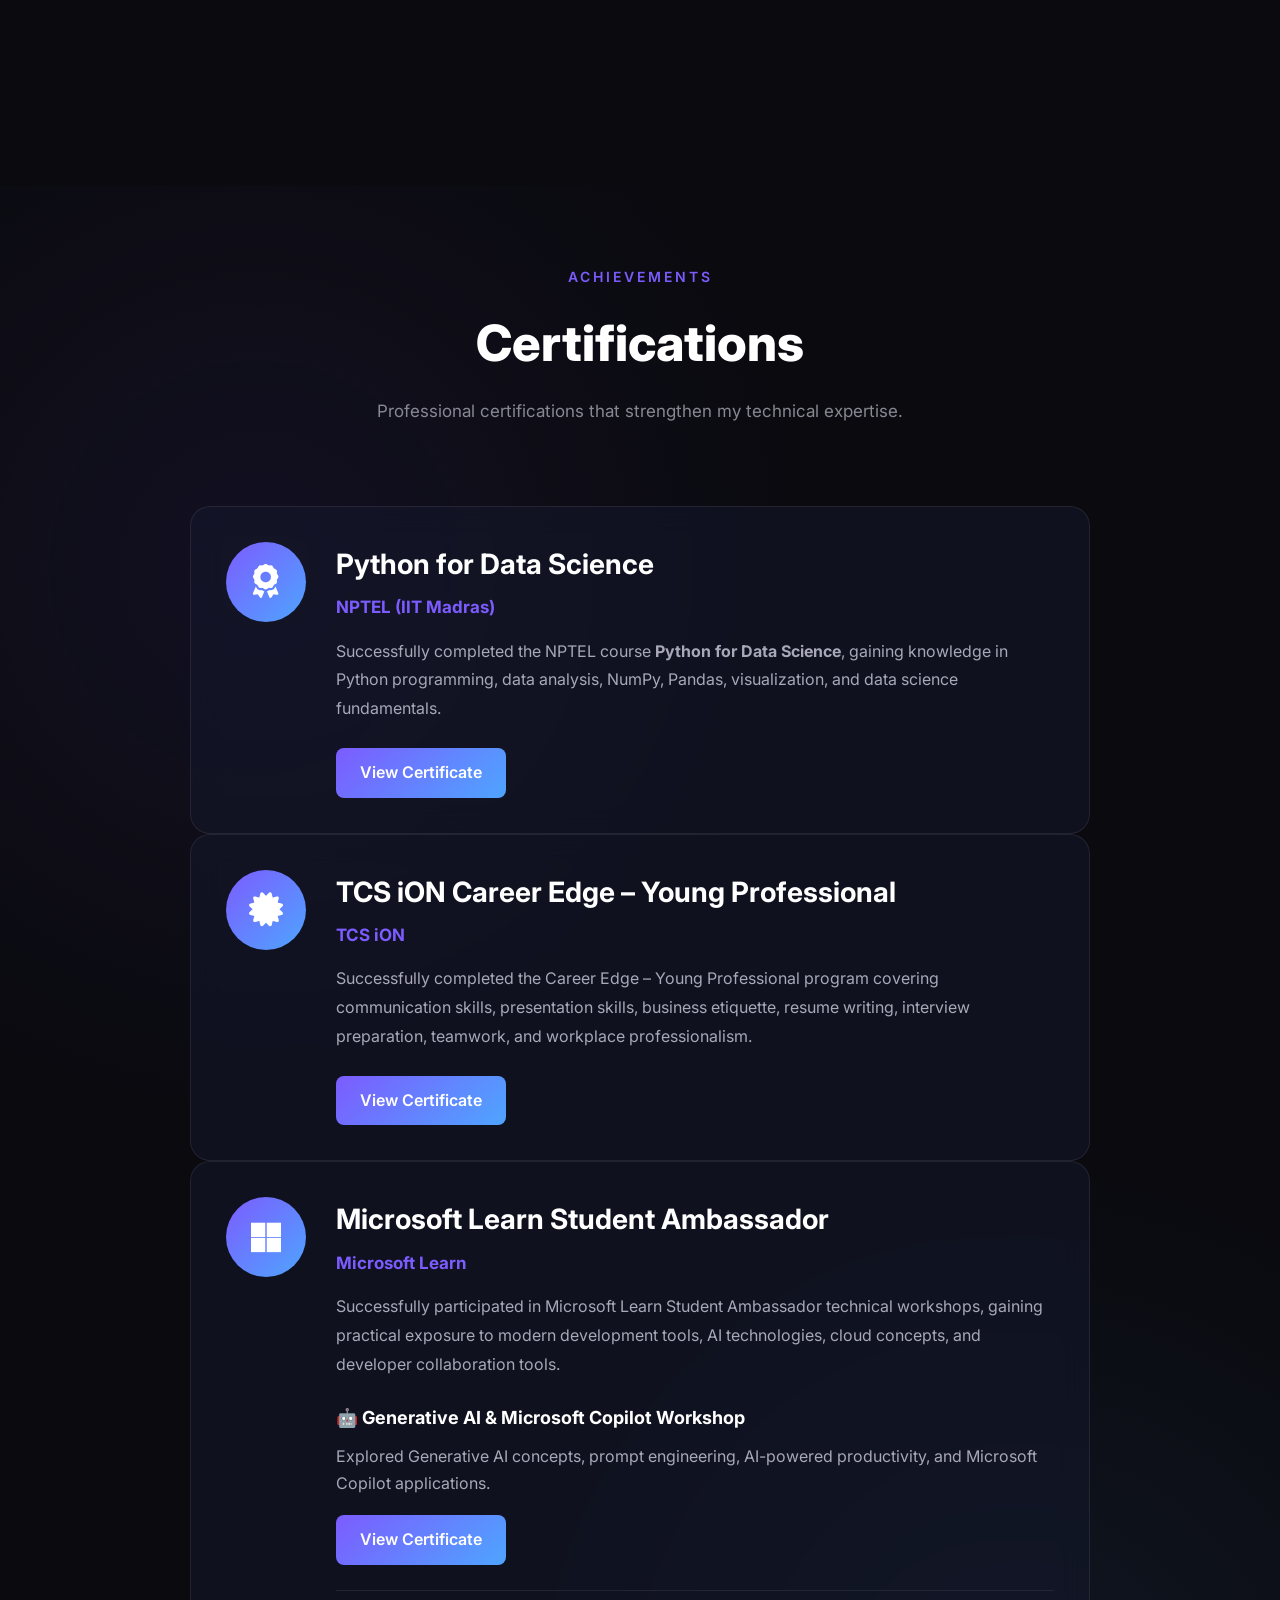
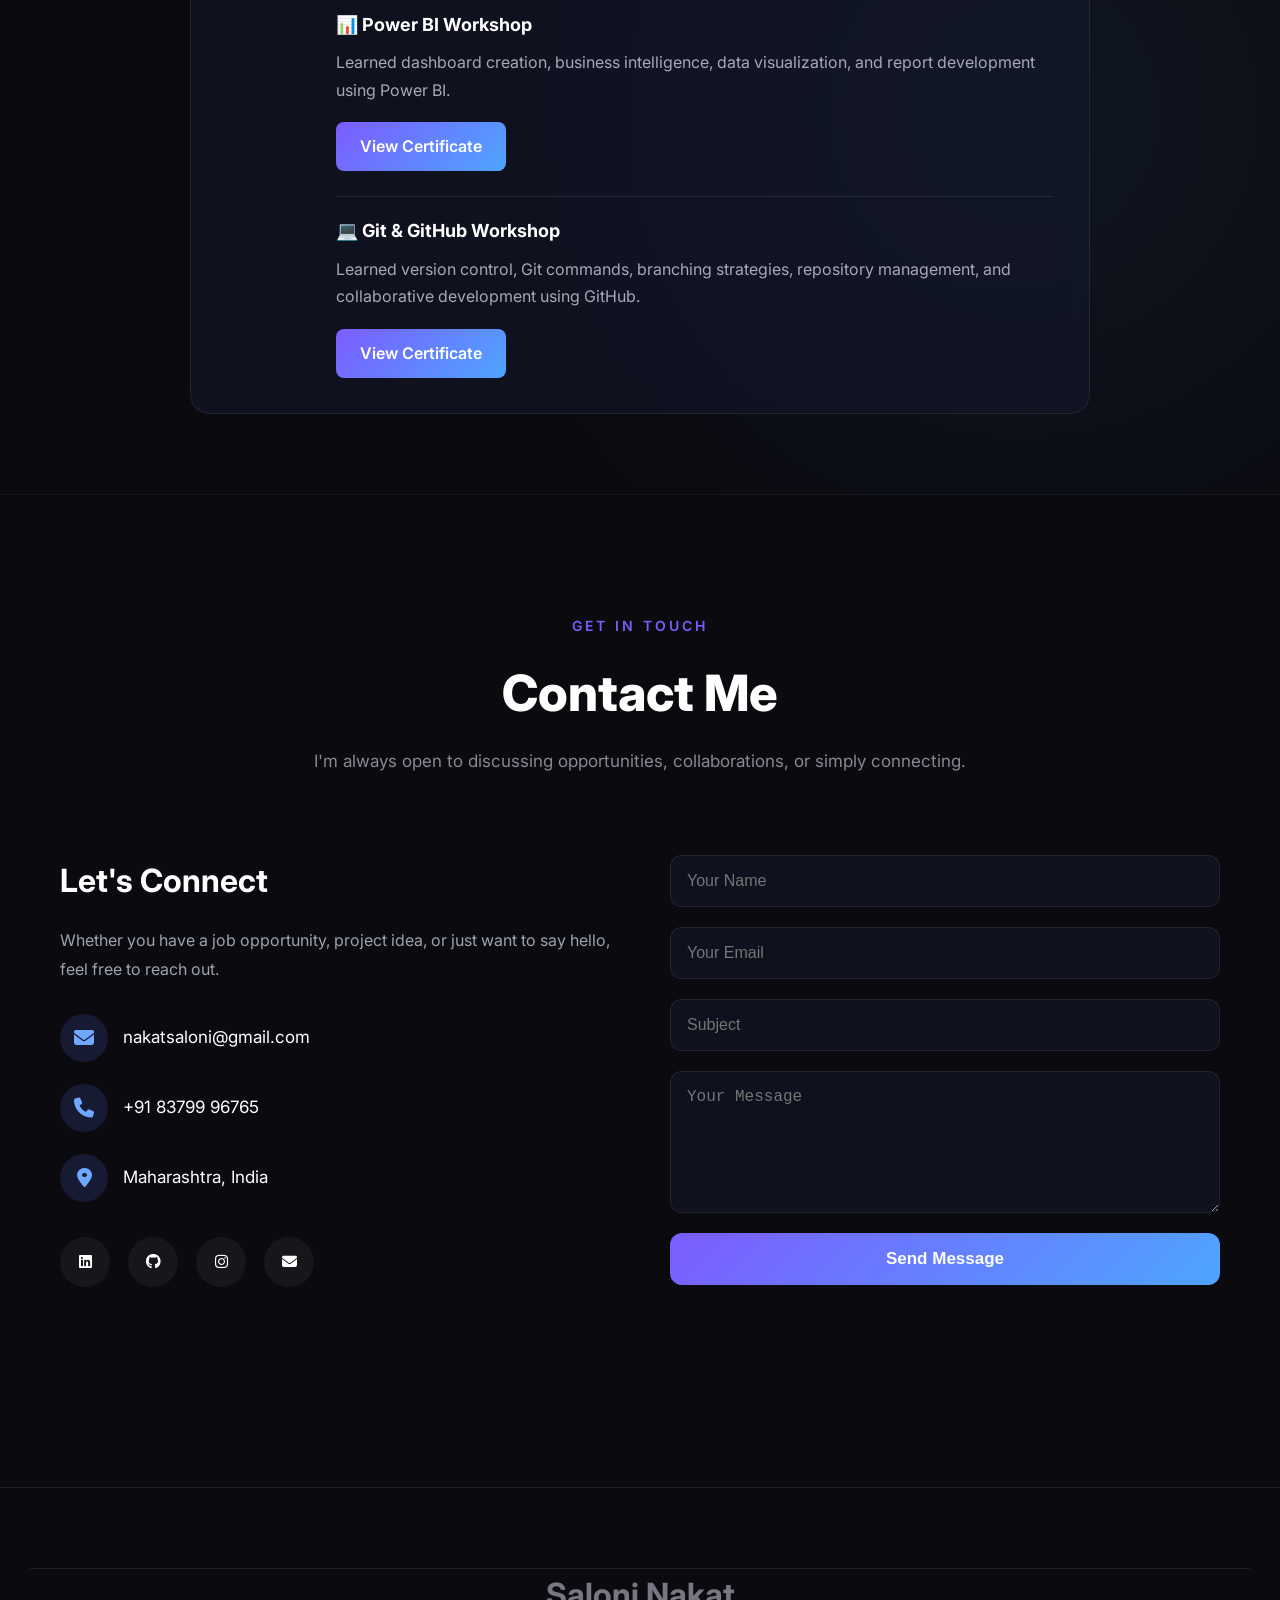
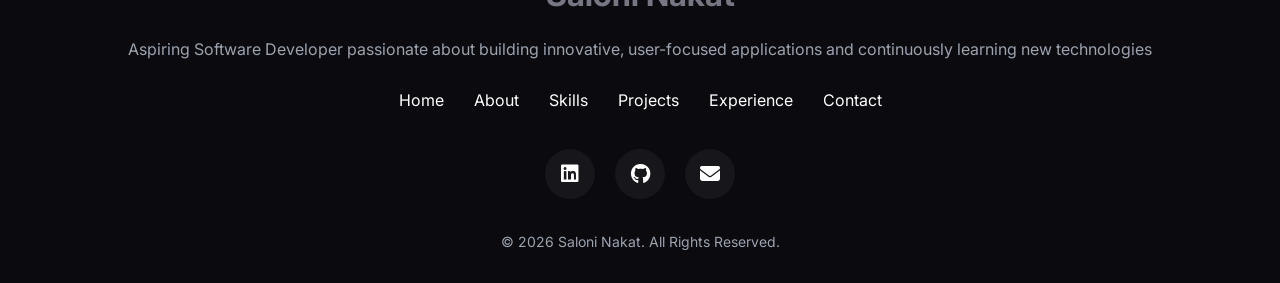
==== commit 6ca14da4: "Update index.html" ====
--- a/index.html
+++ b/index.html
@@ -1196,8 +1196,7 @@
 
                     <a href="https://www.instagram.com/saloni_nakat?igsh=eTNoN3p4YXZlZHpv" target="_blank" aria-label="Instagram"><i class="fab fa-instagram"></i></a>
 
-                    <a href="mailto:nakatsaloni@gmail.com" target="_blank" aria-label="Mail"><i class="fa-solid fa-envelope"></i></i></a>
-
+                    <a href="mailto:nakatsaloni@gmail.com" aria-label="Email"> <i class="fa-solid fa-envelope"></i></a>
                 </div>
 
             </div>
@@ -1205,7 +1204,7 @@
             <!-- Right Side -->
 
             <form class="contact-form"
-                    action="https://formsubmit.co/nakatsaloni@gmail.com"
+                    action="https://formsubmit.co/nakatsaloni%40gmail.com"
                      method="POST">
 
                 <input type="hidden" name="_captcha" value="false">
@@ -1245,10 +1244,10 @@
                     Send Message
                 </button>
 
-                <input
-                    type="hidden"
-                    name="_next"
-                    value="https://github.com/saloninakat/personal-portfolio-website/thankyou.html">
+               <input
+        type="hidden"
+        name="_next"
+        value="https://saloninakat.github.io/personal-portfolio-website/thankyou.html">
                     <input type="hidden" name="_autoresponse"
                     value="Thank you for contacting me. I have received your message and will get back to you as soon as possible.">
                
--- a/style.css
+++ b/style.css
@@ -129,11 +129,9 @@
 
     color: #ffffff;
 
-    background: linear-gradient(
-        135deg,
-        #7c5cff,
-        #5b8cff
-    );
+    background: linear-gradient(135deg,
+            #7c5cff,
+            #5b8cff);
 
     padding: 10px 20px;
 
@@ -163,76 +161,72 @@
 ========================================= */
 
 .hero {
-    min-height: calc(100vh - 80px);
+    min-height: 100vh;
 
     display: flex;
 
     align-items: center;
 
-    padding: 80px 30px;
+    padding: 40px 30px;
 
     position: relative;
 
     overflow: hidden;
 
     background:
-        radial-gradient(
-            circle at 80% 35%,
+        radial-gradient(circle at 80% 35%,
             rgba(40, 90, 255, 0.14),
-            transparent 35%
-        ),
-        radial-gradient(
-            circle at 20% 80%,
+            transparent 35%),
+        radial-gradient(circle at 20% 80%,
             rgba(124, 92, 255, 0.10),
-            transparent 35%
-        );
-}
-        /* Soft blue ambient glow */
-
-.hero::before {
-    content: "";
-
-    position: absolute;
-
-    width: 550px;
-    height: 550px;
-
-    top: 5%;
-    right: -100px;
-
-    background: rgba(40, 90, 255, 0.12);
-
-    filter: blur(140px);
-
-    border-radius: 50%;
-
-    pointer-events: none;
-}
-
-
-/* Soft purple ambient glow */
-
-.hero::after {
-    content: "";
-
-    position: absolute;
-
-    width: 450px;
-    height: 450px;
-
-    bottom: -150px;
-    left: -100px;
-
-    background: rgba(124, 92, 255, 0.20);
-
-    filter: blur(130px);
-
-    border-radius: 50%;
-
-    pointer-events: none;
-
-    z-index: 0;
-}
+            transparent 35%);
+        }
+    /* Soft blue ambient glow */
+
+    .hero::before {
+        content: "";
+
+        position: absolute;
+
+        width: 550px;
+        height: 550px;
+
+        top: 5%;
+        right: -100px;
+
+        background: rgba(40, 90, 255, 0.12);
+
+        filter: blur(140px);
+
+        border-radius: 50%;
+
+        pointer-events: none;
+    }
+
+
+    /* Soft purple ambient glow */
+
+    .hero::after {
+        content: "";
+
+        position: absolute;
+
+        width: 450px;
+        height: 450px;
+
+        bottom: -150px;
+        left: -100px;
+
+        background: rgba(124, 92, 255, 0.20);
+
+        filter: blur(130px);
+
+        border-radius: 50%;
+
+        pointer-events: none;
+
+        z-index: 0;
+    }
 
 
 
@@ -303,11 +297,9 @@
 
     margin-bottom: 20px;
 
-    background: linear-gradient(
-        135deg,
-        #ffffff,
-        #9b8cff
-    );
+    background: linear-gradient(135deg,
+            #ffffff,
+            #9b8cff);
 
     -webkit-background-clip: text;
 
@@ -409,11 +401,9 @@
 
     padding: 13px 25px;
 
-    background: linear-gradient(
-        135deg,
-        #7c5cff,
-        #5b8cff
-    );
+    background: linear-gradient(135deg,
+            #7c5cff,
+            #5b8cff);
 
     color: #ffffff;
 
@@ -432,8 +422,7 @@
     transform: translateY(-3px);
 
     box-shadow:
-        0 10px 30px
-        rgba(124, 92, 255, 0.35);
+        0 10px 30px rgba(124, 92, 255, 0.35);
 
 }
 
@@ -446,8 +435,7 @@
 
     padding: 13px 25px;
 
-    border: 1px solid
-        rgba(255, 255, 255, 0.2);
+    border: 1px solid rgba(255, 255, 255, 0.2);
 
     color: #ffffff;
 
@@ -537,14 +525,12 @@
     overflow: hidden;
 
     box-shadow:
-        0 25px 80px
-        rgba(0, 0, 0, 0.4);
+        0 25px 80px rgba(0, 0, 0, 0.4);
 
     backdrop-filter: blur(15px);
 
     transform:
-        perspective(1000px)
-        rotateY(-5deg);
+        perspective(1000px) rotateY(-5deg);
 
     transition: 0.5s ease;
 }
@@ -553,9 +539,7 @@
 .visual-card:hover {
 
     transform:
-        perspective(1000px)
-        rotateY(0deg)
-        translateY(-10px);
+        perspective(1000px) rotateY(0deg) translateY(-10px);
 
 }
 
@@ -834,89 +818,84 @@
 
 
     .visual-card {
+        width: 100%;
+
+        max-width: 430px;
+
+        /* background: rgba(255, 255, 255, 0.03);*/
+        background: rgba(15, 20, 40, 0.55);
+
+        border: 1px solid rgba(255, 255, 255, 0.1);
+
+        border-radius: 15px;
+
+        overflow: hidden;
+
+        box-shadow:
+            0 25px 80px rgba(0, 0, 0, 0.5),
+            0 0 60px rgba(60, 100, 255, 0.08);
+
+        backdrop-filter: blur(15px);
+
+        transform:
+            perspective(1000px) rotateY(-5deg);
+
+        transition: 0.5s ease;
+
+        box-shadow:
+            0 25px 80px rgba(0, 0, 0, 0.5),
+            0 0 50px rgba(60, 100, 255, 0.12);
+    }
+
+}
+
+/* =========================================
+   ABOUT SECTION
+========================================= */
+
+/* .about-section {
+
+    min-height: 100vh;
+
+    padding: 120px 30px;
+
+    position: relative;
+
+    overflow: hidden;
+
+} */
+
+.about-section {
+
+    min-height: 100vh;
+
+    padding: 80px 30px;
+
+    position: relative;
+
+    overflow: hidden;
+
+    background:
+        radial-gradient(circle at 10% 20%,
+            rgba(124, 92, 255, 0.08),
+            transparent 30%),
+        radial-gradient(circle at 90% 80%,
+            rgba(60, 120, 255, 0.08),
+            transparent 30%);
+
+}
+
+
+/* =========================================
+   SECTION CONTAINER
+========================================= */
+
+.section-container {
+
+    max-width: 1200px;
+
     width: 100%;
 
-    max-width: 430px;
-
-    /* background: rgba(255, 255, 255, 0.03);*/
-    background: rgba(15,20,40,0.55);
-
-    border: 1px solid rgba(255, 255, 255, 0.1);
-
-    border-radius: 15px;
-
-    overflow: hidden;
-
-    box-shadow:
-        0 25px 80px rgba(0, 0, 0, 0.5),
-        0 0 60px rgba(60, 100, 255, 0.08);
-
-    backdrop-filter: blur(15px);
-
-    transform:
-        perspective(1000px)
-        rotateY(-5deg);
-
-    transition: 0.5s ease;
-
-    box-shadow:
-    0 25px 80px rgba(0, 0, 0, 0.5),
-    0 0 50px rgba(60, 100, 255, 0.12);
-}
-
-}
-
-/* =========================================
-   ABOUT SECTION
-========================================= */
-
-/* .about-section {
-
-    min-height: 100vh;
-
-    padding: 120px 30px;
-
-    position: relative;
-
-    overflow: hidden;
-
-} */
-
-.about-section {
-
-    min-height: 100vh;
-
-    padding: 120px 30px;
-
-    position: relative;
-
-    overflow: hidden;
-
-    background:
-        radial-gradient(
-            circle at 10% 20%,
-            rgba(124, 92, 255, 0.08),
-            transparent 30%
-        ),
-        radial-gradient(
-            circle at 90% 80%,
-            rgba(60, 120, 255, 0.08),
-            transparent 30%
-        );
-
-}
-
-
-/* =========================================
-   SECTION CONTAINER
-========================================= */
-
-.section-container {
-
-    max-width: 1200px;
-
-    width: 100%;
-
     margin: 0 auto;
 
 }
@@ -979,8 +958,7 @@
     display: grid;
 
     grid-template-columns:
-        1.2fr
-        0.8fr;
+        1.2fr 0.8fr;
 
     gap: 80px;
 
@@ -1043,8 +1021,7 @@
 
     padding: 13px 25px;
 
-    border: 1px solid
-        rgba(124, 92, 255, 0.5);
+    border: 1px solid rgba(124, 92, 255, 0.5);
 
     border-radius: 8px;
 
@@ -1109,8 +1086,7 @@
         rgba(255, 255, 255, 0.03);
 
     border:
-        1px solid
-        rgba(255, 255, 255, 0.08);
+        1px solid rgba(255, 255, 255, 0.08);
 
     border-radius: 15px;
 
@@ -1130,8 +1106,7 @@
         rgba(124, 92, 255, 0.4);
 
     box-shadow:
-        0 15px 40px
-        rgba(0, 0, 0, 0.3);
+        0 15px 40px rgba(0, 0, 0, 0.3);
 
 }
 
@@ -1262,19 +1237,19 @@
    SKILLS SECTION
 ========================================= */
 
-.skills-section{
-    padding:120px 30px;
-    position:relative;
-    overflow:hidden;
+.skills-section {
+    padding: 20px 10px;
+    position: relative;
+    overflow: hidden;
 
     background:
-    radial-gradient(circle at 15% 20%,
-    rgba(124,92,255,.08),
-    transparent 30%),
-
-    radial-gradient(circle at 85% 80%,
-    rgba(60,120,255,.08),
-    transparent 30%);
+        radial-gradient(circle at 15% 20%,
+            rgba(124, 92, 255, .08),
+            transparent 30%),
+
+        radial-gradient(circle at 85% 80%,
+            rgba(60, 120, 255, .08),
+            transparent 30%);
 }
 
 
@@ -1282,13 +1257,13 @@
    SKILLS GRID
 ========================================= */
 
-.skills-grid{
-
-    display:grid;
-
-    grid-template-columns:repeat(2,1fr);
-
-    gap:25px;
+.skills-grid {
+
+    display: grid;
+
+    grid-template-columns: repeat(2, 1fr);
+
+    gap: 25px;
 
 }
 
@@ -1297,9 +1272,9 @@
    LARGE JAVA CARD
 ========================================= */
 
-.large-card{
-
-    grid-column:1 / span 2;
+.large-card {
+
+    grid-column: 1 / span 2;
 
 }
 
@@ -1308,23 +1283,23 @@
    CARD
 ========================================= */
 
-.skill-card{
-
-    background:rgba(20,25,45,.55);
-
-    border:1px solid rgba(255,255,255,.08);
-
-    backdrop-filter:blur(15px);
-
-    border-radius:18px;
-
-    padding:30px;
-
-    transition:.35s;
-
-    position:relative;
-
-    overflow:hidden;
+.skill-card {
+
+    background: rgba(20, 25, 45, .55);
+
+    border: 1px solid rgba(255, 255, 255, .08);
+
+    backdrop-filter: blur(15px);
+
+    border-radius: 18px;
+
+    padding: 30px;
+
+    transition: .35s;
+
+    position: relative;
+
+    overflow: hidden;
 
 }
 
@@ -1333,24 +1308,23 @@
    TOP BLUE LINE
 ========================================= */
 
-.skill-card::before{
-
-    content:"";
-
-    position:absolute;
-
-    left:0;
-
-    top:0;
-
-    width:100%;
-
-    height:3px;
-
-    background:linear-gradient(
-    90deg,
-    #7c5cff,
-    #4ea5ff);
+.skill-card::before {
+
+    content: "";
+
+    position: absolute;
+
+    left: 0;
+
+    top: 0;
+
+    width: 100%;
+
+    height: 3px;
+
+    background: linear-gradient(90deg,
+            #7c5cff,
+            #4ea5ff);
 
 }
 
@@ -1359,15 +1333,15 @@
    HOVER
 ========================================= */
 
-.skill-card:hover{
-
-    transform:translateY(-10px);
-
-    border-color:#5b7cff;
+.skill-card:hover {
+
+    transform: translateY(-10px);
+
+    border-color: #5b7cff;
 
     box-shadow:
-    0 0 35px rgba(91,124,255,.15),
-    0 18px 40px rgba(0,0,0,.35);
+        0 0 35px rgba(91, 124, 255, .15),
+        0 18px 40px rgba(0, 0, 0, .35);
 
 }
 
@@ -1376,35 +1350,35 @@
    CARD TITLE
 ========================================= */
 
-.card-title{
-
-    display:flex;
-
-    align-items:center;
-
-    gap:15px;
-
-    margin-bottom:25px;
-
-}
-
-
-.card-title i{
-
-    font-size:34px;
-
-    color:#6ea8ff;
-
-}
-
-
-.card-title h3{
-
-    font-size:24px;
-
-    color:#fff;
-
-    font-weight:700;
+.card-title {
+
+    display: flex;
+
+    align-items: center;
+
+    gap: 15px;
+
+    margin-bottom: 25px;
+
+}
+
+
+.card-title i {
+
+    font-size: 34px;
+
+    color: #6ea8ff;
+
+}
+
+
+.card-title h3 {
+
+    font-size: 24px;
+
+    color: #fff;
+
+    font-weight: 700;
 
 }
 
@@ -1413,13 +1387,13 @@
    SKILL TAGS
 ========================================= */
 
-.skill-tags{
-
-    display:flex;
-
-    flex-wrap:wrap;
-
-    gap:15px;
+.skill-tags {
+
+    display: flex;
+
+    flex-wrap: wrap;
+
+    gap: 15px;
 
 }
 
@@ -1428,23 +1402,23 @@
    TAG
 ========================================= */
 
-.skill-tags span{
-
-    padding:10px 18px;
-
-    background:rgba(255,255,255,.05);
-
-    border:1px solid rgba(255,255,255,.08);
-
-    border-radius:40px;
-
-    color:#d7d7e2;
-
-    font-size:15px;
-
-    transition:.35s;
-
-    cursor:default;
+.skill-tags span {
+
+    padding: 10px 18px;
+
+    background: rgba(255, 255, 255, .05);
+
+    border: 1px solid rgba(255, 255, 255, .08);
+
+    border-radius: 40px;
+
+    color: #d7d7e2;
+
+    font-size: 15px;
+
+    transition: .35s;
+
+    cursor: default;
 
 }
 
@@ -1453,19 +1427,18 @@
    TAG HOVER
 ========================================= */
 
-.skill-tags span:hover{
-
-    background:linear-gradient(
-    135deg,
-    #7c5cff,
-    #4ea5ff);
-
-    color:#fff;
-
-    transform:translateY(-4px);
+.skill-tags span:hover {
+
+    background: linear-gradient(135deg,
+            #7c5cff,
+            #4ea5ff);
+
+    color: #fff;
+
+    transform: translateY(-4px);
 
     box-shadow:
-    0 8px 20px rgba(91,124,255,.25);
+        0 8px 20px rgba(91, 124, 255, .25);
 
 }
 
@@ -1474,56 +1447,56 @@
    RESPONSIVE
 ========================================= */
 
-@media(max-width:900px){
-
-.skills-grid{
-
-grid-template-columns:1fr;
-
-}
-
-.large-card{
-
-grid-column:auto;
-
-}
-
-}
-
-
-@media(max-width:600px){
-
-.skills-section{
-
-padding:80px 20px;
-
-}
-
-.card-title h3{
-
-font-size:21px;
-
-}
-
-.card-title i{
-
-font-size:28px;
-
-}
-
-.skill-tags{
-
-gap:10px;
-
-}
-
-.skill-tags span{
-
-font-size:14px;
-
-padding:8px 15px;
-
-}
+@media(max-width:900px) {
+
+    .skills-grid {
+
+        grid-template-columns: 1fr;
+
+    }
+
+    .large-card {
+
+        grid-column: auto;
+
+    }
+
+}
+
+
+@media(max-width:600px) {
+
+    .skills-section {
+
+        padding: 80px 20px;
+
+    }
+
+    .card-title h3 {
+
+        font-size: 21px;
+
+    }
+
+    .card-title i {
+
+        font-size: 28px;
+
+    }
+
+    .skill-tags {
+
+        gap: 10px;
+
+    }
+
+    .skill-tags span {
+
+        font-size: 14px;
+
+        padding: 8px 15px;
+
+    }
 
 }
 
@@ -1531,259 +1504,259 @@
 PROJECTS
 ==========================================*/
 
-.projects-section{
-
-padding:120px 30px;
-
-position:relative;
-
-overflow:hidden;
-
-}
-
-
-.projects-grid{
-
-display:grid;
-
-grid-template-columns:repeat(2,1fr);
-
-gap:30px;
-
-}
-
-
-.featured-project{
-
-grid-column:1/span 2;
-
-display:grid;
-
-grid-template-columns:1fr 1fr;
-
-gap:35px;
-
-}
-
-
-.project-card{
-
-background:rgba(20,25,45,.55);
-
-border:1px solid rgba(255,255,255,.08);
-
-border-radius:20px;
-
-overflow:hidden;
-
-backdrop-filter:blur(15px);
-
-transition:.35s;
-
-}
-
-
-.project-card:hover{
-
-transform:translateY(-10px);
-
-box-shadow:
-0 15px 45px rgba(0,0,0,.4),
-0 0 30px rgba(91,124,255,.18);
-
-border-color:#5b7cff;
-
-}
-
-
-.project-image{
-
-height:260px;
-
-overflow:hidden;
-
-}
-
-
-.project-image img{
-
-width:100%;
-
-height:100%;
-
-object-fit:cover;
-
-transition:.4s;
-
-}
-
-
-.project-card:hover img{
-
-transform:scale(1.05);
-
-}
-
-
-.project-content{
-
-padding:30px;
-
-}
-
-
-.project-category{
-
-display:inline-block;
-
-color:#7c5cff;
-
-font-size:14px;
-
-font-weight:600;
-
-margin-bottom:15px;
-
-}
-
-
-.project-content h3{
-
-font-size:28px;
-
-margin-bottom:15px;
-
-}
-
-
-.project-content p{
-
-color:#a8a8b8;
-
-line-height:1.8;
-
-margin-bottom:25px;
-
-}
-
-
-.project-tech{
-
-display:flex;
-
-flex-wrap:wrap;
-
-gap:12px;
-
-margin-bottom:25px;
-
-}
-
-
-.project-tech span{
-
-padding:8px 16px;
-
-border-radius:30px;
-
-background:rgba(255,255,255,.05);
-
-border:1px solid rgba(255,255,255,.08);
-
-font-size:14px;
-
-}
-
-
-.project-tech span:hover{
-
-background:linear-gradient(135deg,#7c5cff,#4ea5ff);
-
-}
-
-
-.project-buttons{
-
-display:flex;
-
-gap:15px;
-
-}
-
-
-.project-btn{
-
-padding:11px 22px;
-
-background:linear-gradient(135deg,#7c5cff,#4ea5ff);
-
-border-radius:8px;
-
-text-decoration:none;
-
-color:#fff;
-
-font-weight:600;
-
-transition:.3s;
-
-}
-
-
-.project-btn:hover{
-
-transform:translateY(-3px);
-
-}
-
-
-.secondary{
-
-background:transparent;
-
-border:1px solid rgba(255,255,255,.15);
-
-}
-
-
-.secondary:hover{
-
-background:rgba(255,255,255,.06);
-
-}
-
-
-@media(max-width:900px){
-
-.projects-grid{
-
-grid-template-columns:1fr;
-
-}
-
-.featured-project{
-
-grid-template-columns:1fr;
-
-grid-column:auto;
-
-}
-
-}
-
-@media(max-width:600px){
-
-.projects-section{
-
-padding:80px 20px;
-
-}
-
-.project-content h3{
-
-font-size:22px;
-
-}
+.projects-section {
+
+    padding: 80px 30px;
+
+    position: relative;
+
+    overflow: hidden;
+
+}
+
+
+.projects-grid {
+
+    display: grid;
+
+    grid-template-columns: repeat(2, 1fr);
+
+    gap: 30px;
+
+}
+
+
+.featured-project {
+
+    grid-column: 1/span 2;
+
+    display: grid;
+
+    grid-template-columns: 1fr 1fr;
+
+    gap: 35px;
+
+}
+
+
+.project-card {
+
+    background: rgba(20, 25, 45, .55);
+
+    border: 1px solid rgba(255, 255, 255, .08);
+
+    border-radius: 20px;
+
+    overflow: hidden;
+
+    backdrop-filter: blur(15px);
+
+    transition: .35s;
+
+}
+
+
+.project-card:hover {
+
+    transform: translateY(-10px);
+
+    box-shadow:
+        0 15px 45px rgba(0, 0, 0, .4),
+        0 0 30px rgba(91, 124, 255, .18);
+
+    border-color: #5b7cff;
+
+}
+
+
+.project-image {
+
+    height: 260px;
+
+    overflow: hidden;
+
+}
+
+
+.project-image img {
+
+    width: 100%;
+
+    height: 100%;
+
+    object-fit: cover;
+
+    transition: .4s;
+
+}
+
+
+.project-card:hover img {
+
+    transform: scale(1.05);
+
+}
+
+
+.project-content {
+
+    padding: 30px;
+
+}
+
+
+.project-category {
+
+    display: inline-block;
+
+    color: #7c5cff;
+
+    font-size: 14px;
+
+    font-weight: 600;
+
+    margin-bottom: 15px;
+
+}
+
+
+.project-content h3 {
+
+    font-size: 28px;
+
+    margin-bottom: 15px;
+
+}
+
+
+.project-content p {
+
+    color: #a8a8b8;
+
+    line-height: 1.8;
+
+    margin-bottom: 25px;
+
+}
+
+
+.project-tech {
+
+    display: flex;
+
+    flex-wrap: wrap;
+
+    gap: 12px;
+
+    margin-bottom: 25px;
+
+}
+
+
+.project-tech span {
+
+    padding: 8px 16px;
+
+    border-radius: 30px;
+
+    background: rgba(255, 255, 255, .05);
+
+    border: 1px solid rgba(255, 255, 255, .08);
+
+    font-size: 14px;
+
+}
+
+
+.project-tech span:hover {
+
+    background: linear-gradient(135deg, #7c5cff, #4ea5ff);
+
+}
+
+
+.project-buttons {
+
+    display: flex;
+
+    gap: 15px;
+
+}
+
+
+.project-btn {
+
+    padding: 11px 22px;
+
+    background: linear-gradient(135deg, #7c5cff, #4ea5ff);
+
+    border-radius: 8px;
+
+    text-decoration: none;
+
+    color: #fff;
+
+    font-weight: 600;
+
+    transition: .3s;
+
+}
+
+
+.project-btn:hover {
+
+    transform: translateY(-3px);
+
+}
+
+
+.secondary {
+
+    background: transparent;
+
+    border: 1px solid rgba(255, 255, 255, .15);
+
+}
+
+
+.secondary:hover {
+
+    background: rgba(255, 255, 255, .06);
+
+}
+
+
+@media(max-width:900px) {
+
+    .projects-grid {
+
+        grid-template-columns: 1fr;
+
+    }
+
+    .featured-project {
+
+        grid-template-columns: 1fr;
+
+        grid-column: auto;
+
+    }
+
+}
+
+@media(max-width:600px) {
+
+    .projects-section {
+
+        padding: 80px 20px;
+
+    }
+
+    .project-content h3 {
+
+        font-size: 22px;
+
+    }
 
 }
 
@@ -1791,488 +1764,492 @@
 TIMELINE SECTION
 =========================================*/
 
-.timeline-section{
-
-padding:120px 30px;
-
-position:relative;
-
-}
-
-.timeline{
-
-position:relative;
-
-max-width:900px;
-
-margin:70px auto;
-
-padding-left:40px;
-
-}
-
-.timeline::before{
-
-content:"";
-
-position:absolute;
-
-left:10px;
-
-top:0;
-
-width:3px;
-
-height:100%;
-
-background:linear-gradient(#7c5cff,#4ea5ff);
-
-}
-
-.timeline-item{
-
-position:relative;
-
-margin-bottom:60px;
-
-}
-
-.timeline-dot{
-
-position:absolute;
-
-left:-38px;
-
-width:22px;
-
-height:22px;
-
-border-radius:50%;
-
-background:#5b7cff;
-
-box-shadow:0 0 20px rgba(91,124,255,.5);
-
-}
-
-.timeline-content{
-
-background:rgba(20,25,45,.55);
-
-padding:30px;
-
-border-radius:18px;
-
-border:1px solid rgba(255,255,255,.08);
-
-backdrop-filter:blur(15px);
-
-transition:.35s;
-
-}
-
-.timeline-content:hover{
-
-transform:translateY(-8px);
-
-border-color:#5b7cff;
-
-box-shadow:
-
-0 0 30px rgba(91,124,255,.15),
-
-0 15px 40px rgba(0,0,0,.3);
-
-}
-
-.timeline-year{
-
-display:inline-block;
-
-margin-bottom:15px;
-
-color:#7c5cff;
-
-font-weight:600;
-
-font-size:14px;
-
-letter-spacing:1px;
-
-}
-
-.timeline-content h3{
-
-font-size:25px;
-
-margin-bottom:8px;
-
-}
-
-.timeline-content h4{
-
-font-size:17px;
-
-color:#b7b7c7;
-
-margin-bottom:18px;
-
-}
-
-.timeline-content p{
-
-line-height:1.8;
-
-color:#9ca3af;
-
-}
-
-@media(max-width:768px){
-
-.timeline{
-
-padding-left:25px;
-
-}
-
-.timeline-dot{
-
-left:-24px;
-
-}
-
-.timeline-content{
-
-padding:25px;
-
-}
-
-}
+.timeline-section {
+
+    padding: 20px 30px;
+
+    position: relative;
+
+}
+
+.timeline {
+
+    position: relative;
+
+    max-width: 900px;
+
+    margin: 70px auto;
+
+    padding-left: 40px;
+
+}
+
+.timeline::before {
+
+    content: "";
+
+    position: absolute;
+
+    left: 10px;
+
+    top: 0;
+
+    width: 3px;
+
+    height: 100%;
+
+    background: linear-gradient(#7c5cff, #4ea5ff);
+
+}
+
+.timeline-item {
+
+    position: relative;
+
+    margin-bottom: 60px;
+
+}
+
+.timeline-dot {
+
+    position: absolute;
+
+    left: -38px;
+
+    width: 22px;
+
+    height: 22px;
+
+    border-radius: 50%;
+
+    background: #5b7cff;
+
+    box-shadow: 0 0 20px rgba(91, 124, 255, .5);
+
+}
+
+.timeline-content {
+
+    background: rgba(20, 25, 45, .55);
+
+    padding: 30px;
+
+    border-radius: 18px;
+
+    border: 1px solid rgba(255, 255, 255, .08);
+
+    backdrop-filter: blur(15px);
+
+    transition: .35s;
+
+}
+
+.timeline-content:hover {
+
+    transform: translateY(-8px);
+
+    border-color: #5b7cff;
+
+    box-shadow:
+
+        0 0 30px rgba(91, 124, 255, .15),
+
+        0 15px 40px rgba(0, 0, 0, .3);
+
+}
+
+.timeline-year {
+
+    display: inline-block;
+
+    margin-bottom: 15px;
+
+    color: #7c5cff;
+
+    font-weight: 600;
+
+    font-size: 14px;
+
+    letter-spacing: 1px;
+
+}
+
+.timeline-content h3 {
+
+    font-size: 25px;
+
+    margin-bottom: 8px;
+
+}
+
+.timeline-content h4 {
+
+    font-size: 17px;
+
+    color: #b7b7c7;
+
+    margin-bottom: 18px;
+
+}
+
+.timeline-content p {
+
+    line-height: 1.8;
+
+    color: #9ca3af;
+
+}
+
+@media(max-width:768px) {
+
+    .timeline {
+
+        padding-left: 25px;
+
+    }
+
+    .timeline-dot {
+
+        left: -24px;
+
+    }
+
+    .timeline-content {
+
+        padding: 25px;
+
+    }
+
+}
+
 /*=========================================
 CONTACT
 =========================================*/
 
-.contact-section{
-
-padding:120px 30px;
-
-}
-
-.contact-grid{
-
-display:grid;
-
-grid-template-columns:1fr 1fr;
-
-gap:60px;
-
-align-items:start;
-
-}
-
-.contact-info h3{
-
-font-size:32px;
-
-margin-bottom:20px;
-
-}
-
-.contact-info p{
-
-color:#9ca3af;
-
-line-height:1.8;
-
-margin-bottom:30px;
-
-}
-
-.contact-item{
-
-display:flex;
-
-align-items:center;
-
-gap:15px;
-
-margin-bottom:22px;
-
-font-size:17px;
-
-}
-
-.contact-item i{
-
-width:48px;
-
-height:48px;
-
-display:flex;
-
-justify-content:center;
-
-align-items:center;
-
-border-radius:50%;
-
-background:rgba(91,124,255,.15);
-
-color:#6ea8ff;
-
-font-size:20px;
-
-}
-
-.social-links{
-
-margin-top:35px;
-
-display:flex;
-
-gap:18px;
-
-}
-
-.social-links a{
-
-width:50px;
-
-height:50px;
-
-display:flex;
-
-justify-content:center;
-
-align-items:center;
-
-border-radius:50%;
-
-background:rgba(255,255,255,.05);
-
-color:#fff;
-
-text-decoration:none;
-
-transition:.35s;
-
-}
-
-.social-links a:hover{
-
-background:#5b7cff;
-
-transform:translateY(-5px);
-
-}
-
-.contact-form{
-
-display:flex;
-
-flex-direction:column;
-
-gap:20px;
+.contact-section {
+
+    padding: 20px 30px;
+
+}
+
+.contact-grid {
+
+    display: grid;
+
+    grid-template-columns: 1fr 1fr;
+
+    gap: 60px;
+
+    align-items: start;
+
+}
+
+.contact-info h3 {
+
+    font-size: 32px;
+
+    margin-bottom: 20px;
+
+}
+
+.contact-info p {
+
+    color: #9ca3af;
+
+    line-height: 1.8;
+
+    margin-bottom: 30px;
+
+}
+
+.contact-item {
+
+    display: flex;
+
+    align-items: center;
+
+    gap: 15px;
+
+    margin-bottom: 22px;
+
+    font-size: 17px;
+
+}
+
+.contact-item i {
+
+    width: 48px;
+
+    height: 48px;
+
+    display: flex;
+
+    justify-content: center;
+
+    align-items: center;
+
+    border-radius: 50%;
+
+    background: rgba(91, 124, 255, .15);
+
+    color: #6ea8ff;
+
+    font-size: 20px;
+
+}
+
+.social-links {
+
+    margin-top: 35px;
+
+    display: flex;
+
+    gap: 18px;
+
+}
+
+.social-links a {
+
+    width: 50px;
+
+    height: 50px;
+
+    display: flex;
+
+    justify-content: center;
+
+    align-items: center;
+
+    border-radius: 50%;
+
+    background: rgba(255, 255, 255, .05);
+
+    color: #fff;
+
+    text-decoration: none;
+
+    transition: .35s;
+
+}
+
+.social-links a:hover {
+
+    background: #5b7cff;
+
+    transform: translateY(-5px);
+
+}
+
+.contact-form {
+
+    display: flex;
+
+    flex-direction: column;
+
+    gap: 20px;
 
 }
 
 .contact-form input,
 
-.contact-form textarea{
-
-padding:16px;
-
-background:rgba(20,25,45,.55);
-
-border:1px solid rgba(255,255,255,.08);
-
-border-radius:12px;
-
-color:#fff;
-
-font-size:16px;
-
-outline:none;
+.contact-form textarea {
+
+    padding: 16px;
+
+    background: rgba(20, 25, 45, .55);
+
+    border: 1px solid rgba(255, 255, 255, .08);
+
+    border-radius: 12px;
+
+    color: #fff;
+
+    font-size: 16px;
+
+    outline: none;
 
 }
 
 .contact-form input:focus,
 
-.contact-form textarea:focus{
-
-border-color:#5b7cff;
-
-}
-
-.contact-form button{
-
-padding:16px;
-
-border:none;
-
-border-radius:12px;
-
-background:linear-gradient(135deg,#7c5cff,#4ea5ff);
-
-color:#fff;
-
-font-size:17px;
-
-font-weight:600;
-
-cursor:pointer;
-
-transition:.35s;
-
-}
-
-.contact-form button:hover{
-
-transform:translateY(-5px);
-
-box-shadow:0 15px 35px rgba(91,124,255,.25);
-
-}
-
-@media(max-width:900px){
-
-.contact-grid{
-
-grid-template-columns:1fr;
-
-}
-
-}
+.contact-form textarea:focus {
+
+    border-color: #5b7cff;
+
+}
+
+.contact-form button {
+
+    padding: 16px;
+
+    border: none;
+
+    border-radius: 12px;
+
+    background: linear-gradient(135deg, #7c5cff, #4ea5ff);
+
+    color: #fff;
+
+    font-size: 17px;
+
+    font-weight: 600;
+
+    cursor: pointer;
+
+    transition: .35s;
+
+}
+
+.contact-form button:hover {
+
+    transform: translateY(-5px);
+
+    box-shadow: 0 15px 35px rgba(91, 124, 255, .25);
+
+}
+
+@media(max-width:900px) {
+
+    .contact-grid {
+
+        grid-template-columns: 1fr;
+
+    }
+
+}
+
 /*=========================================
 FOOTER
 =========================================*/
 
-.footer{
-
-padding:60px 30px;
-
-text-align:center;
-
-border-top:1px solid rgba(255,255,255,.08);
-
-margin-top:80px;
-
-}
-
-.footer h2{
-
-font-size:32px;
-
-margin-bottom:15px;
-
-}
-
-.footer p{
-
-color:#9ca3af;
-
-margin-bottom:25px;
-
-line-height:1.8;
-
-}
-
-.footer-links{
-
-display:flex;
-
-justify-content:center;
-
-gap:30px;
-
-flex-wrap:wrap;
-
-margin-bottom:35px;
-
-}
-
-.footer-links a{
-
-color:#fff;
-
-text-decoration:none;
-
-transition:.3s;
-
-}
-
-.footer-links a:hover{
-
-color:#6ea8ff;
-
-}
-
-.footer-social{
-
-display:flex;
-
-justify-content:center;
-
-gap:20px;
-
-margin-bottom:30px;
-
-}
-
-.footer-social a{
-
-width:50px;
-
-height:50px;
-
-display:flex;
-
-justify-content:center;
-
-align-items:center;
-
-border-radius:50%;
-
-background:rgba(255,255,255,.05);
-
-color:#fff;
-
-font-size:20px;
-
-text-decoration:none;
-
-transition:.35s;
-
-}
-
-.footer-social a:hover{
-
-background:#5b7cff;
-
-transform:translateY(-5px);
-
-}
-
-.copyright{
-
-font-size:14px;
-
-color:#7f8496;
-
-margin-top:20px;
-
-}
+.footer {
+
+    padding: 0px 30px;
+
+    text-align: center;
+
+    border-top: 1px solid rgba(255, 255, 255, .08);
+
+    margin-top: 80px;
+
+}
+
+.footer h2 {
+
+    font-size: 32px;
+
+    margin-bottom: 15px;
+
+}
+
+.footer p {
+
+    color: #9ca3af;
+
+    margin-bottom: 25px;
+
+    line-height: 1.8;
+
+}
+
+.footer-links {
+
+    display: flex;
+
+    justify-content: center;
+
+    gap: 30px;
+
+    flex-wrap: wrap;
+
+    margin-bottom: 35px;
+
+}
+
+.footer-links a {
+
+    color: #fff;
+
+    text-decoration: none;
+
+    transition: .3s;
+
+}
+
+.footer-links a:hover {
+
+    color: #6ea8ff;
+
+}
+
+.footer-social {
+
+    display: flex;
+
+    justify-content: center;
+
+    gap: 20px;
+
+    margin-bottom: 30px;
+
+}
+
+.footer-social a {
+
+    width: 50px;
+
+    height: 50px;
+
+    display: flex;
+
+    justify-content: center;
+
+    align-items: center;
+
+    border-radius: 50%;
+
+    background: rgba(255, 255, 255, .05);
+
+    color: #fff;
+
+    font-size: 20px;
+
+    text-decoration: none;
+
+    transition: .35s;
+
+}
+
+.footer-social a:hover {
+
+    background: #5b7cff;
+
+    transform: translateY(-5px);
+
+}
+
+.copyright {
+
+    font-size: 14px;
+
+    color: #7f8496;
+
+    margin-top: 20px;
+
+}
+
 /* ==================== STICKY NAVBAR ====================*/
 
-header.sticky{
-
-background:rgba(10,10,20,.85);
-
-backdrop-filter:blur(15px);
-
-box-shadow:0 10px 30px rgba(0,0,0,.25);
-
-}
+header.sticky {
+
+    background: rgba(10, 10, 20, .85);
+
+    backdrop-filter: blur(15px);
+
+    box-shadow: 0 10px 30px rgba(0, 0, 0, .25);
+
+}
+
 /*==================== SCROLL ANIMATION ====================*/
 
 .hero,
@@ -2280,66 +2257,422 @@
 .skills-section,
 .projects-section,
 .timeline-section,
-.contact-section{
-
-opacity:100;
-
-transform:translateY(60px);
-
-transition:1s;
-
-}
-
-.show{
-
-opacity:1;
-
-transform:translateY(0);
-
-}
-nav a.active{
-
-color:#6ea8ff;
-
-}
-#topBtn{
-
-position:fixed;
-
-right:30px;
-
-bottom:30px;
-
-width:50px;
-
-height:50px;
-
-border:none;
-
-border-radius:50%;
-
-background:#5b7cff;
-
-color:#fff;
-
-cursor:pointer;
-
-display:none;
-
-z-index:999;
-
-transition:.3s;
-
-}
-
-#topBtn:hover{
-
-transform:translateY(-5px);
-
-}
-
-#topBtn.show{
-
-display:block;
-
-} 
+.contact-section {
+
+    opacity: 100;
+
+    transform: translateY(60px);
+
+    transition: 1s;
+
+}
+
+.show {
+
+    opacity: 1;
+
+    transform: translateY(0);
+
+}
+
+nav a.active {
+
+    color: #6ea8ff;
+
+}
+
+#topBtn {
+
+    position: fixed;
+
+    right: 30px;
+
+    bottom: 30px;
+
+    width: 50px;
+
+    height: 50px;
+
+    border: none;
+
+    border-radius: 50%;
+
+    background: #5b7cff;
+
+    color: #fff;
+
+    cursor: pointer;
+
+    display: none;
+
+    z-index: 999;
+
+    transition: .3s;
+
+}
+
+#topBtn:hover {
+
+    transform: translateY(-5px);
+
+}
+
+#topBtn.show {
+
+    display: block;
+
+}
+
+/* .project-image{
+    width:100%;
+    height:100%;
+    overflow:hidden;
+}
+
+.project-image img{
+    width:100%;
+    height:100%;
+    object-fit:cover;
+    display:block;
+    transition:.5s;
+}
+
+.project-card:hover .project-image img{
+    transform:scale(1.05);
+} */
+
+#crop-image img {
+    width: 100%;
+    height: 500px;
+    object-fit: contain;
+    /* Shows the full image */
+    background: #111827;
+}
+
+.project-image {
+    width: 100%;
+    height: 300px;
+    /* Same height for every image */
+    overflow: hidden;
+    border-radius: 15px 15px 0 0;
+}
+
+.project-image img {
+    width: 100%;
+    height: 100%;
+    object-fit: cover;
+    /* Fills the box by cropping excess */
+    object-position: top;
+    /* Shows the top part of the screenshot */
+    display: block;
+    transition: 0.4s ease;
+}
+
+.project-card:hover .project-image img {
+    transform: scale(1.05);
+}
+
+/*CropGuard Image Only */
+
+.cropguard-image {
+    height: 500px;
+    display: flex;
+    justify-content: center;
+    align-items: center;
+    overflow: hidden;
+    background: #16a34a;
+}
+
+.cropguard-image img {
+    height: 100%;
+    width: auto;
+    object-fit: contain;
+}
+
+/*=========================================
+MOBILE NAVBAR
+=========================================*/
+
+.menu-toggle {
+
+    display: none;
+    font-size: 28px;
+    color: #fff;
+    cursor: pointer;
+    transition: .3s;
+
+}
+
+.menu-toggle:hover {
+
+    color: #7c5cff;
+
+}
+
+@media(max-width:768px) {
+
+    .navbar {
+
+        position: relative;
+
+    }
+
+    .menu-toggle {
+
+        display: block;
+
+    }
+
+    .resume-btn {
+
+        display: none;
+
+    }
+
+    .nav-links {
+
+        position: absolute;
+        top: 100%;
+        left: 0;
+
+        width: 100%;
+
+        display: flex;
+        flex-direction: column;
+        align-items: center;
+
+        background: rgba(17, 24, 39, .98);
+        backdrop-filter: blur(20px);
+
+        padding: 25px 0;
+
+        gap: 20px;
+
+        border-radius: 0 0 18px 18px;
+
+        box-shadow: 0 15px 35px rgba(0, 0, 0, .35);
+
+        transform: translateY(-20px);
+        opacity: 0;
+        visibility: hidden;
+
+        transition: .35s ease;
+
+    }
+
+    .nav-links.active {
+
+        opacity: 1;
+        visibility: visible;
+        transform: translateY(0);
+
+    }
+
+    .nav-links a {
+
+        font-size: 17px;
+        font-weight: 600;
+
+    }
+
+}
+
+/*=========================================
+CERTIFICATIONS
+=========================================*/
+
+.certifications-section {
+
+    padding: 80px 30px;
+
+    background:
+        radial-gradient(circle at 20% 20%,
+            rgba(124, 92, 255, .08),
+            transparent 30%),
+
+        radial-gradient(circle at 80% 80%,
+            rgba(78, 165, 255, .08),
+            transparent 30%);
+
+}
+
+.certifications-grid {
+
+    max-width: 900px;
+    margin: auto;
+
+}
+
+.certificate-card {
+
+    display: flex;
+
+    gap: 30px;
+
+    align-items: flex-start;
+
+    background: rgba(20, 25, 45, .55);
+
+    padding: 35px;
+
+    border-radius: 20px;
+
+    border: 1px solid rgba(255, 255, 255, .08);
+
+    backdrop-filter: blur(15px);
+
+    transition: .35s;
+
+}
+
+.certificate-card:hover {
+
+    transform: translateY(-8px);
+
+    border-color: #5b7cff;
+
+    box-shadow:
+        0 15px 40px rgba(0, 0, 0, .35),
+        0 0 30px rgba(91, 124, 255, .18);
+
+}
+
+.certificate-icon {
+
+    width: 80px;
+    height: 80px;
+
+    border-radius: 50%;
+
+    display: flex;
+
+    justify-content: center;
+
+    align-items: center;
+
+    background: linear-gradient(135deg, #7c5cff, #4ea5ff);
+
+    color: #fff;
+
+    font-size: 34px;
+
+    flex-shrink: 0;
+
+}
+
+.certificate-content h3 {
+
+    font-size: 28px;
+
+    margin-bottom: 8px;
+
+}
+
+.certificate-content h4 {
+
+    color: #7c5cff;
+
+    font-size: 17px;
+
+    margin-bottom: 15px;
+
+}
+
+.certificate-content p {
+
+    color: #a8a8b8;
+
+    line-height: 1.8;
+
+    margin-bottom: 25px;
+
+}
+
+.certificate-btn {
+
+    display: inline-block;
+
+    padding: 12px 24px;
+
+    border-radius: 8px;
+
+    background: linear-gradient(135deg, #7c5cff, #4ea5ff);
+
+    color: #fff;
+
+    text-decoration: none;
+
+    font-weight: 600;
+
+    transition: .3s;
+
+}
+
+.certificate-btn:hover {
+
+    transform: translateY(-3px);
+
+    box-shadow: 0 10px 25px rgba(91, 124, 255, .3);
+
+}
+
+@media(max-width:768px) {
+
+    .certificate-card {
+
+        background: rgba(20, 25, 45, .55);
+
+        border: 1px solid rgba(255, 255, 255, .08);
+
+        border-radius: 18px;
+
+        padding: 30px;
+
+        margin-bottom: 35px;
+        /* Space between certificate cards */
+
+        transition: .35s;
+
+    }
+
+}
+
+/* Microsoft Workshops */
+
+.workshop-item {
+
+    margin-top: 25px;
+
+    padding-top: 20px;
+
+    border-top: 1px solid rgba(255, 255, 255, .08);
+
+}
+
+.workshop-item:first-of-type {
+
+    border-top: none;
+
+    padding-top: 0;
+
+}
+
+.workshop-item h5 {
+
+    font-size: 18px;
+
+    color: #ffffff;
+
+    margin-bottom: 10px;
+
+}
+
+.workshop-item p {
+
+    color: #a8a8b8;
+
+    line-height: 1.7;
+
+    margin-bottom: 18px;
+
+}
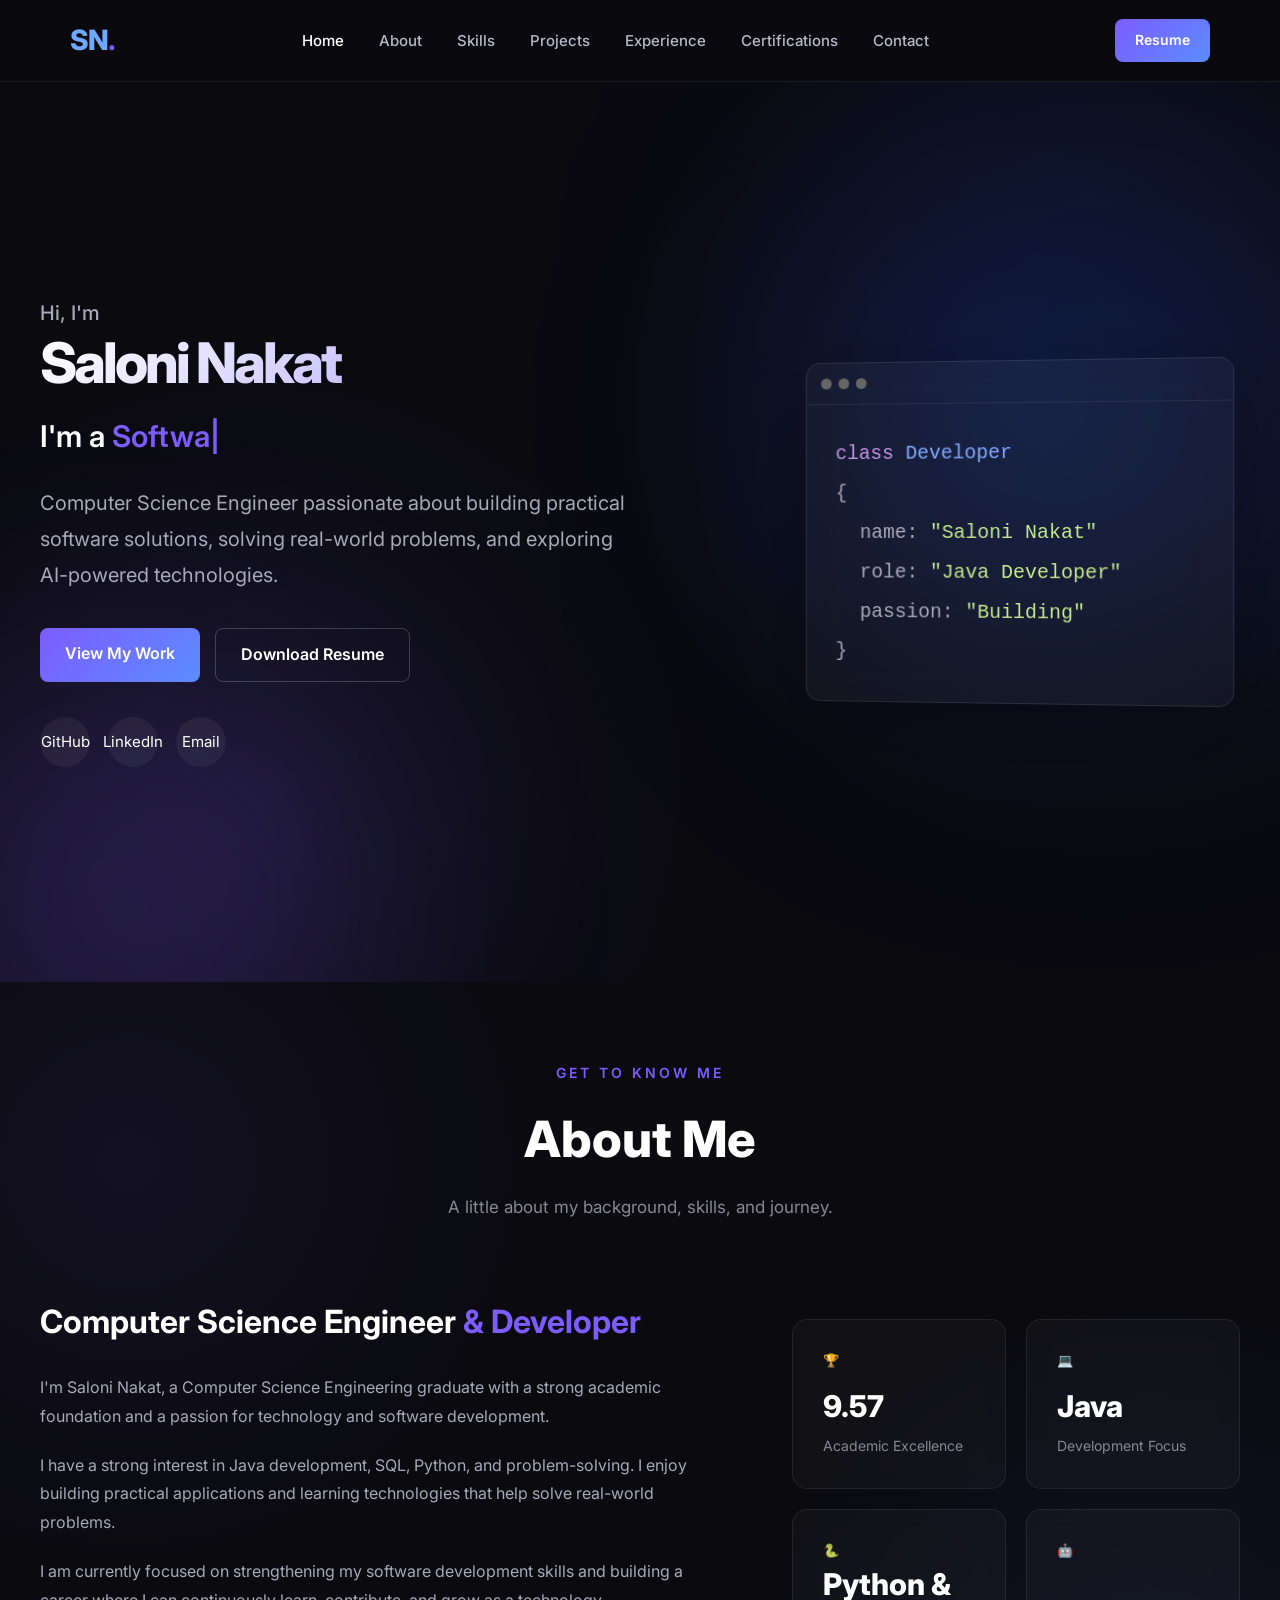
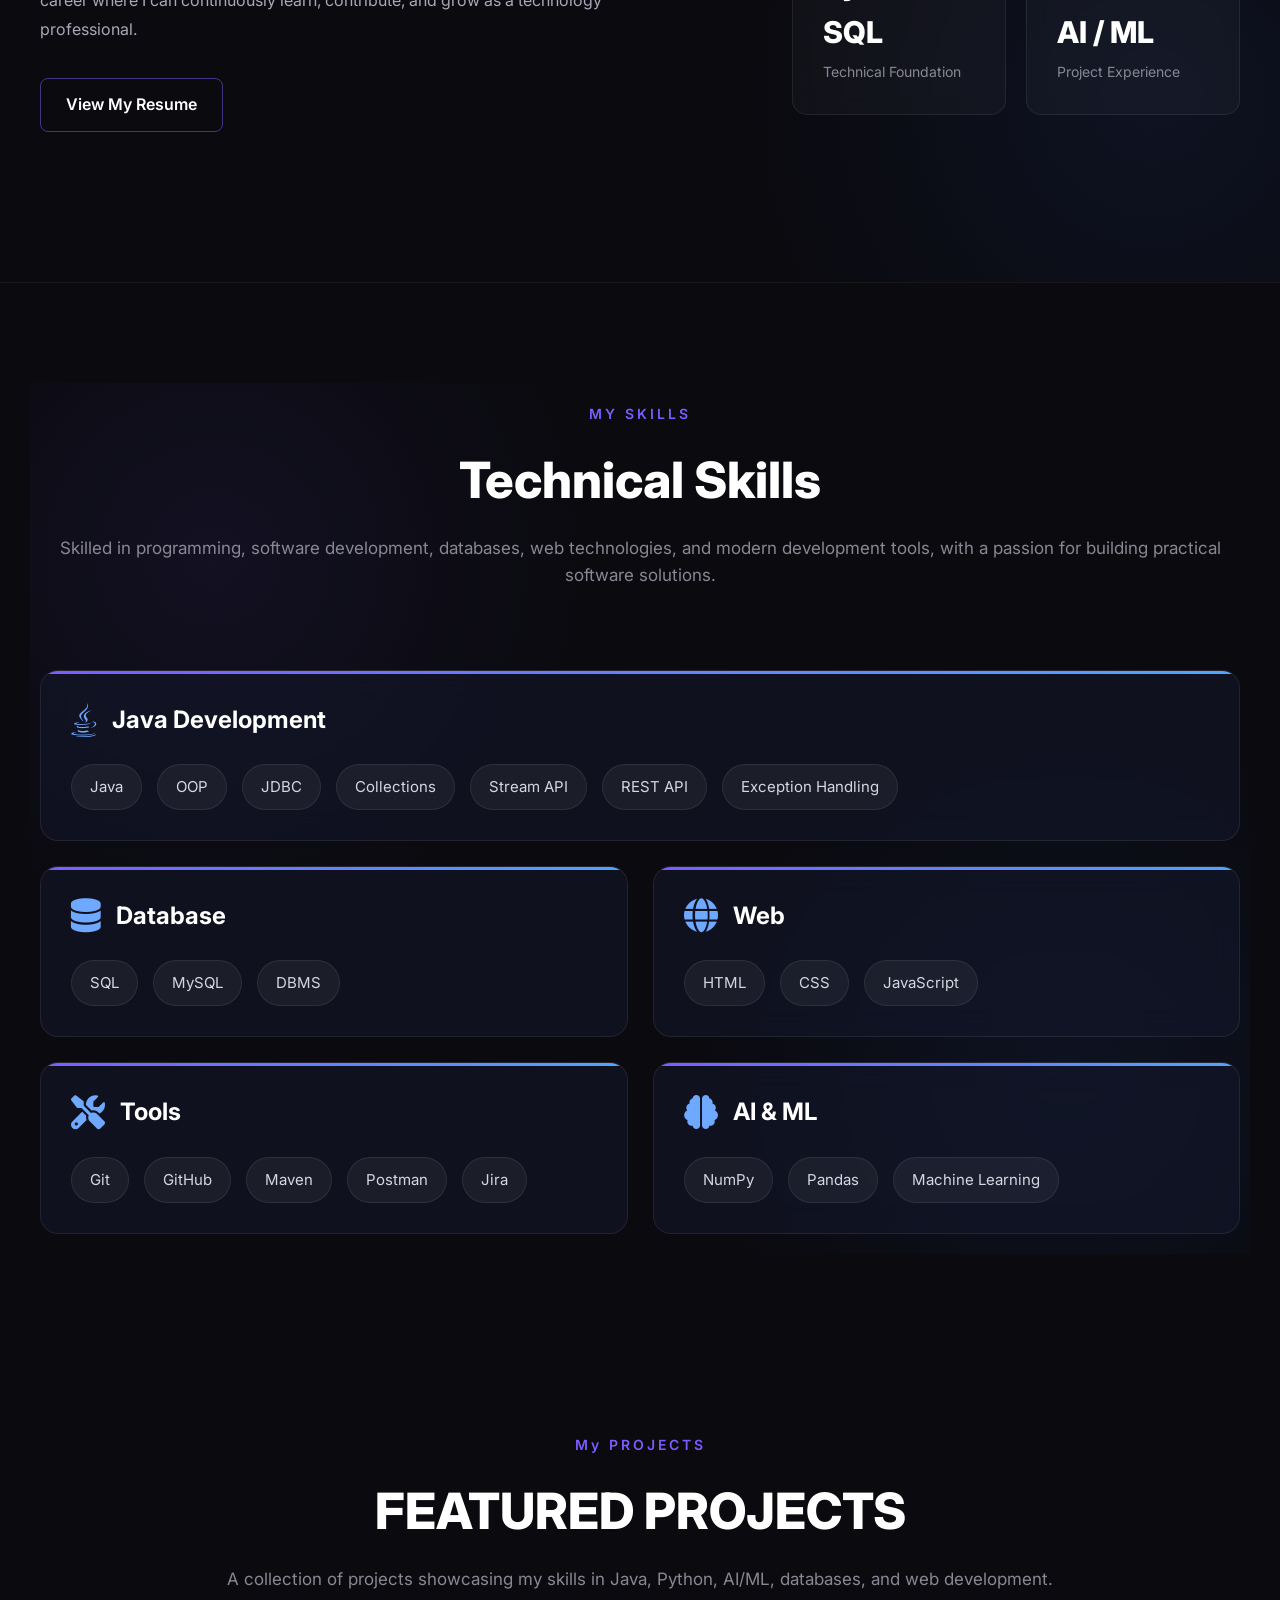
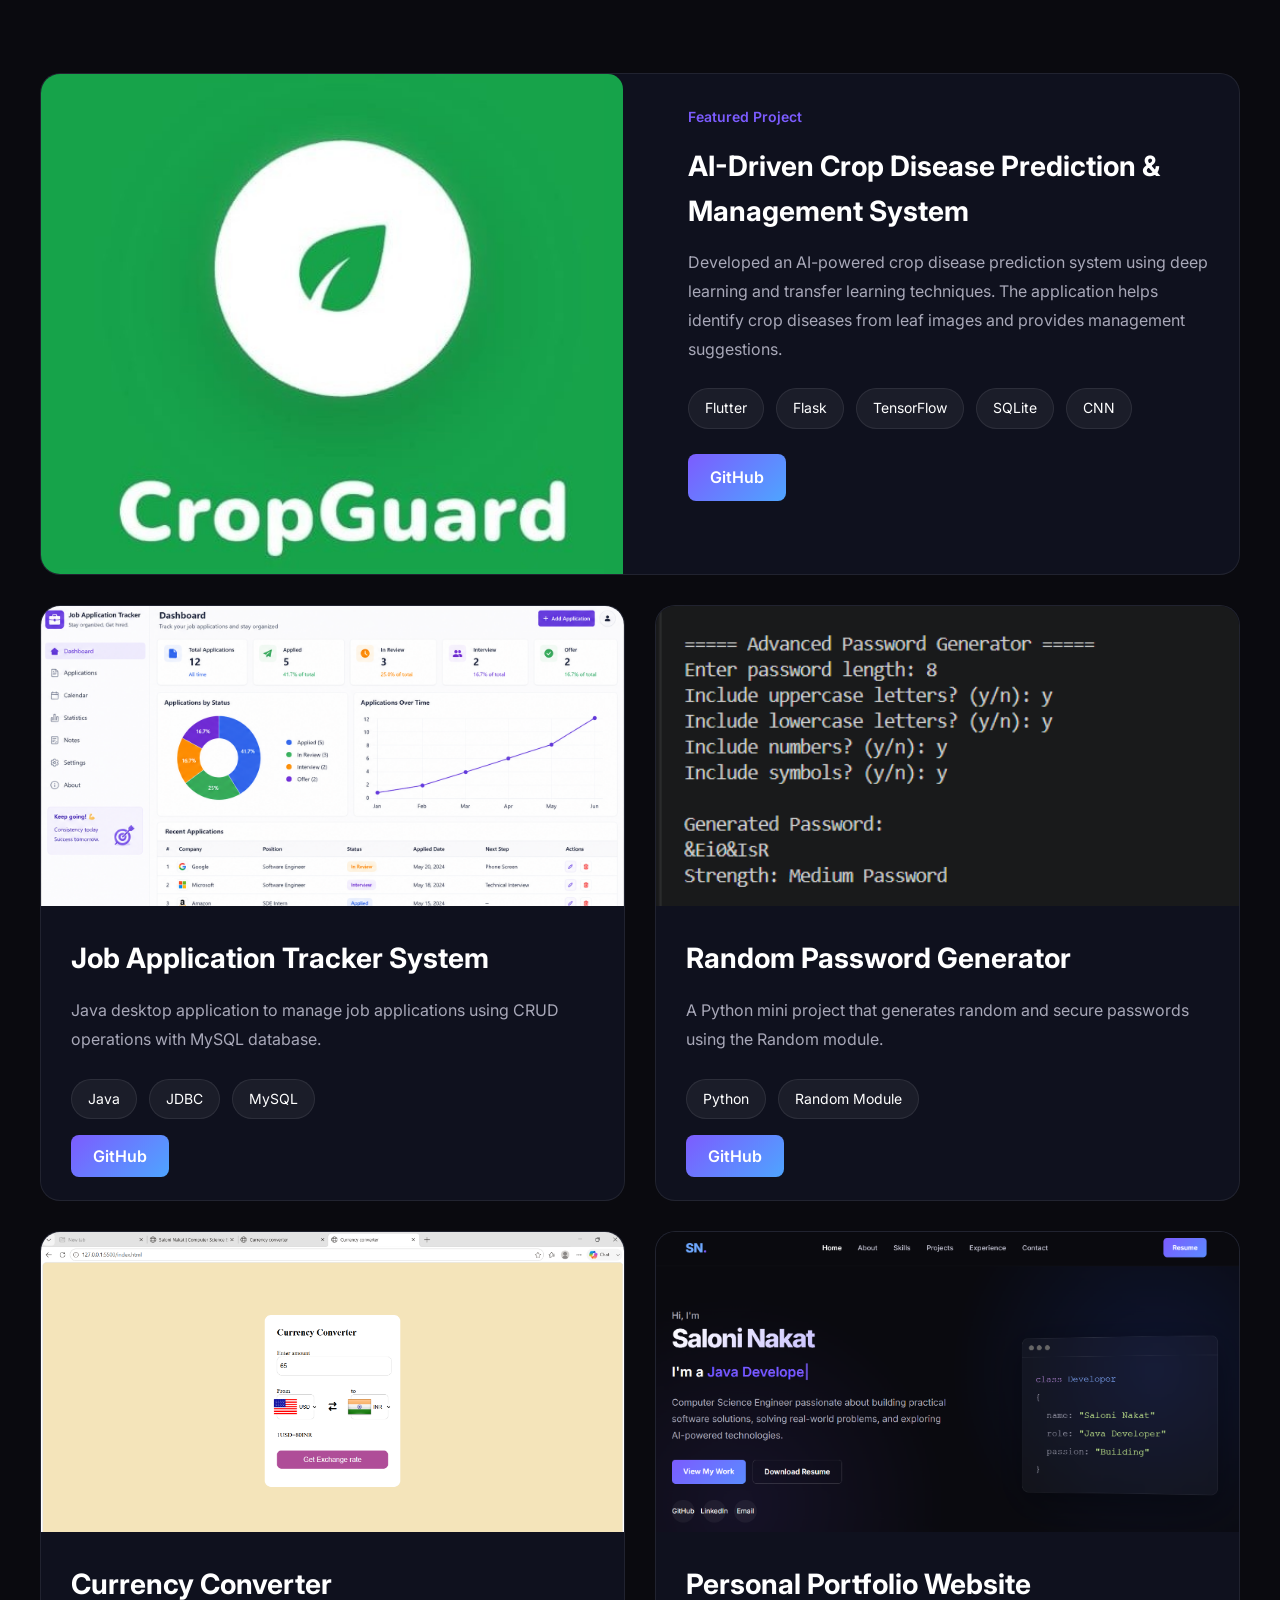
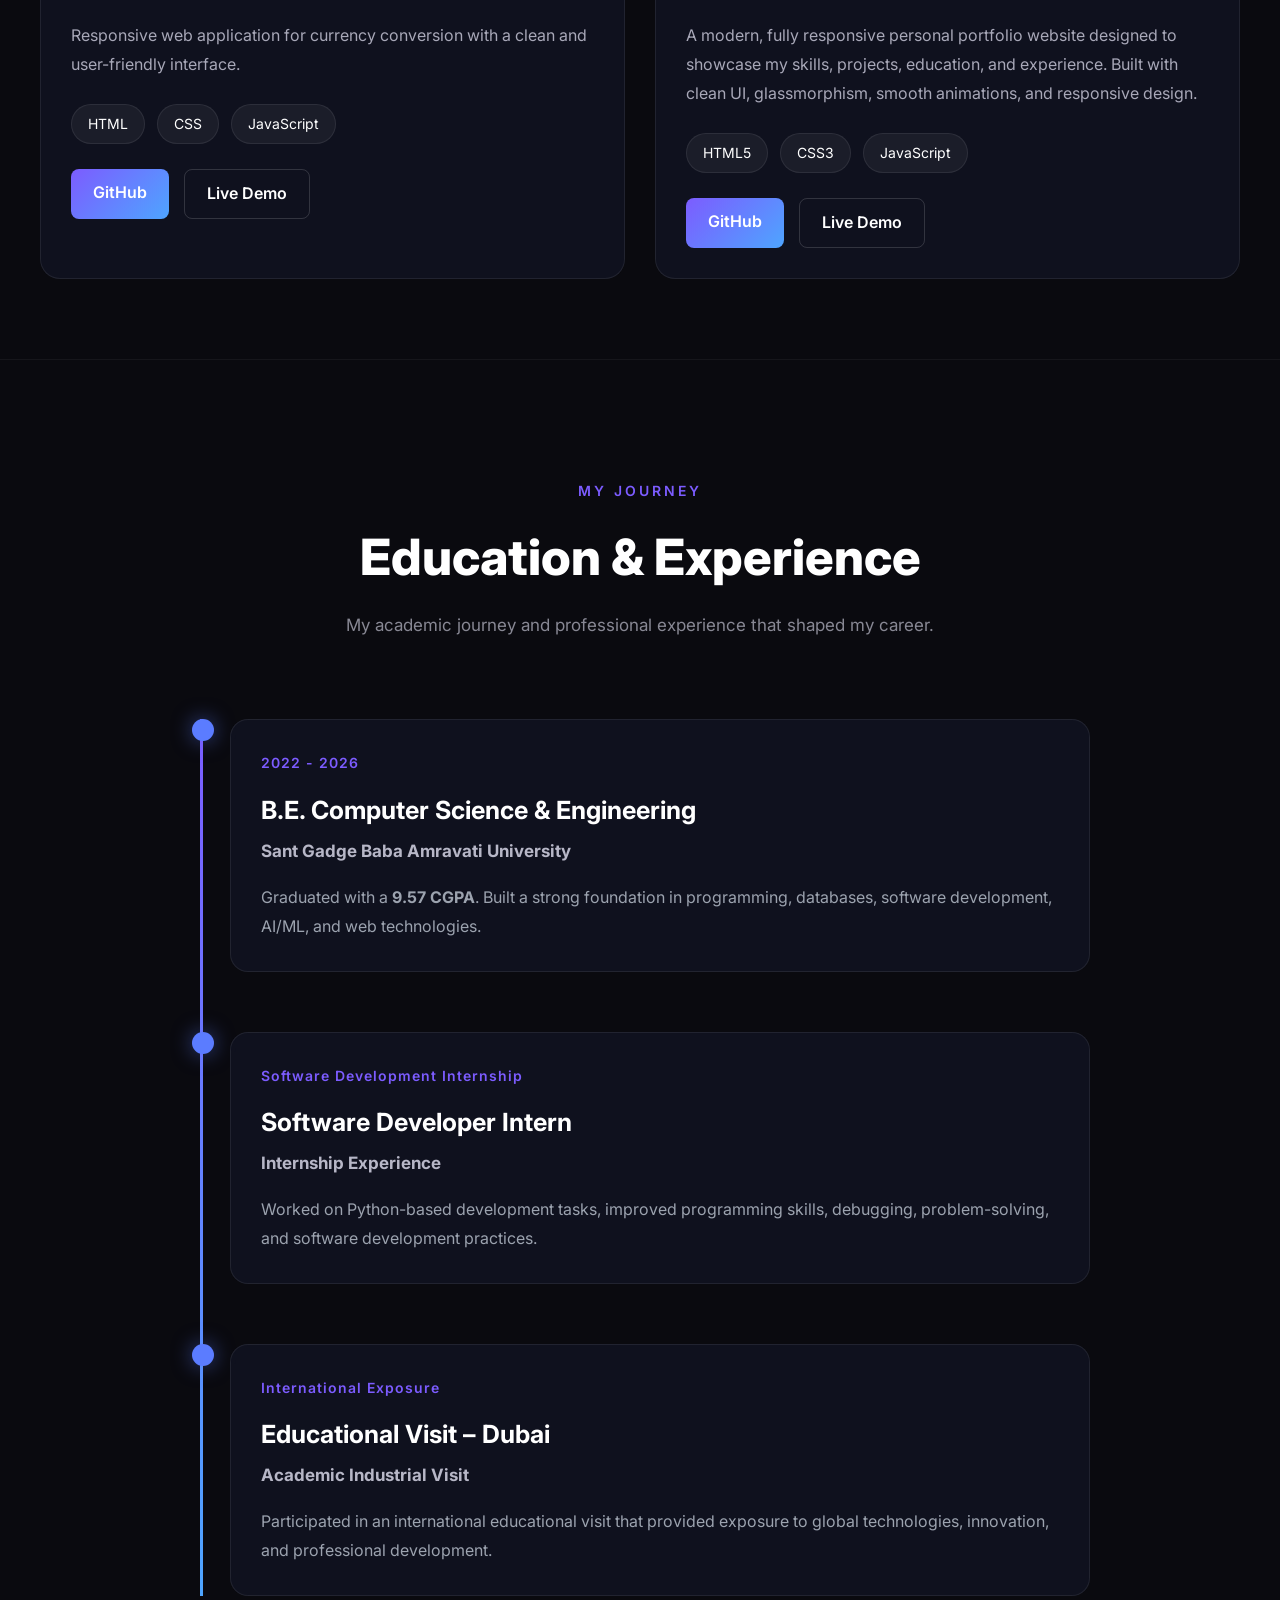
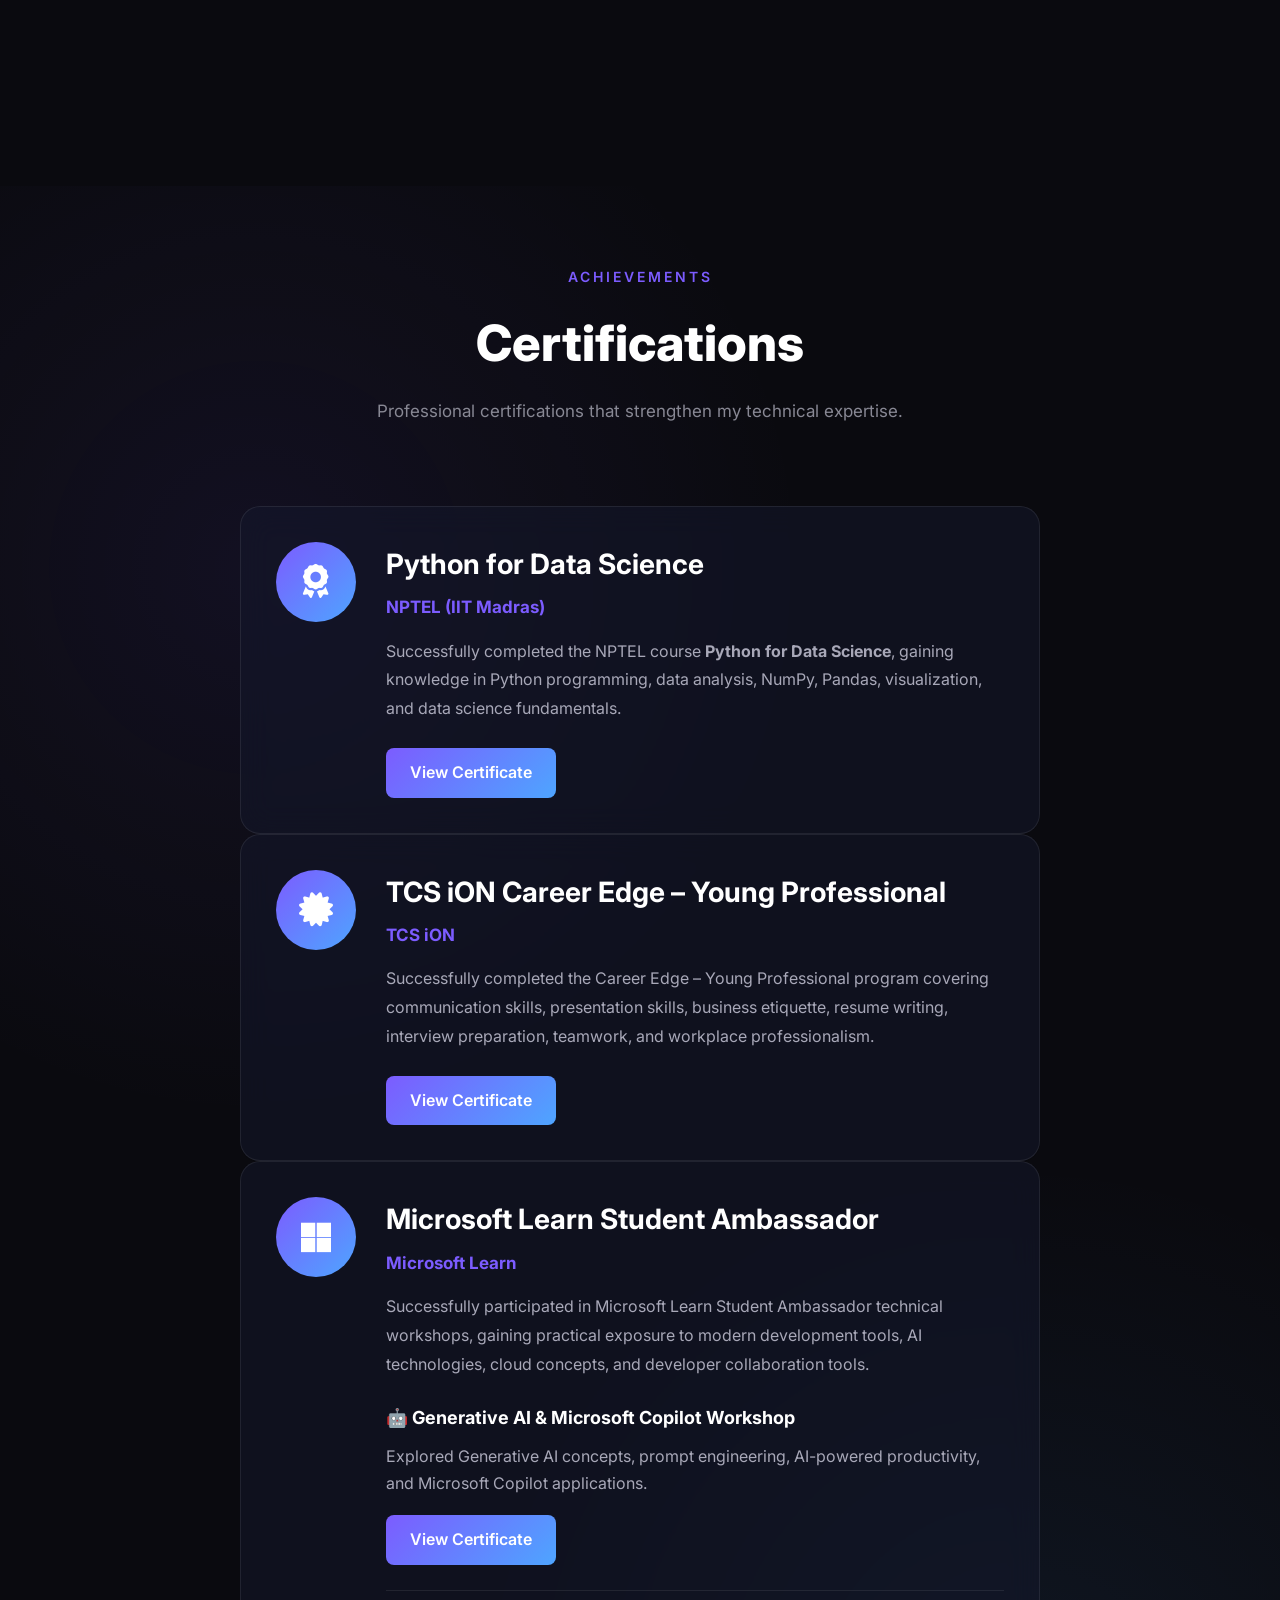
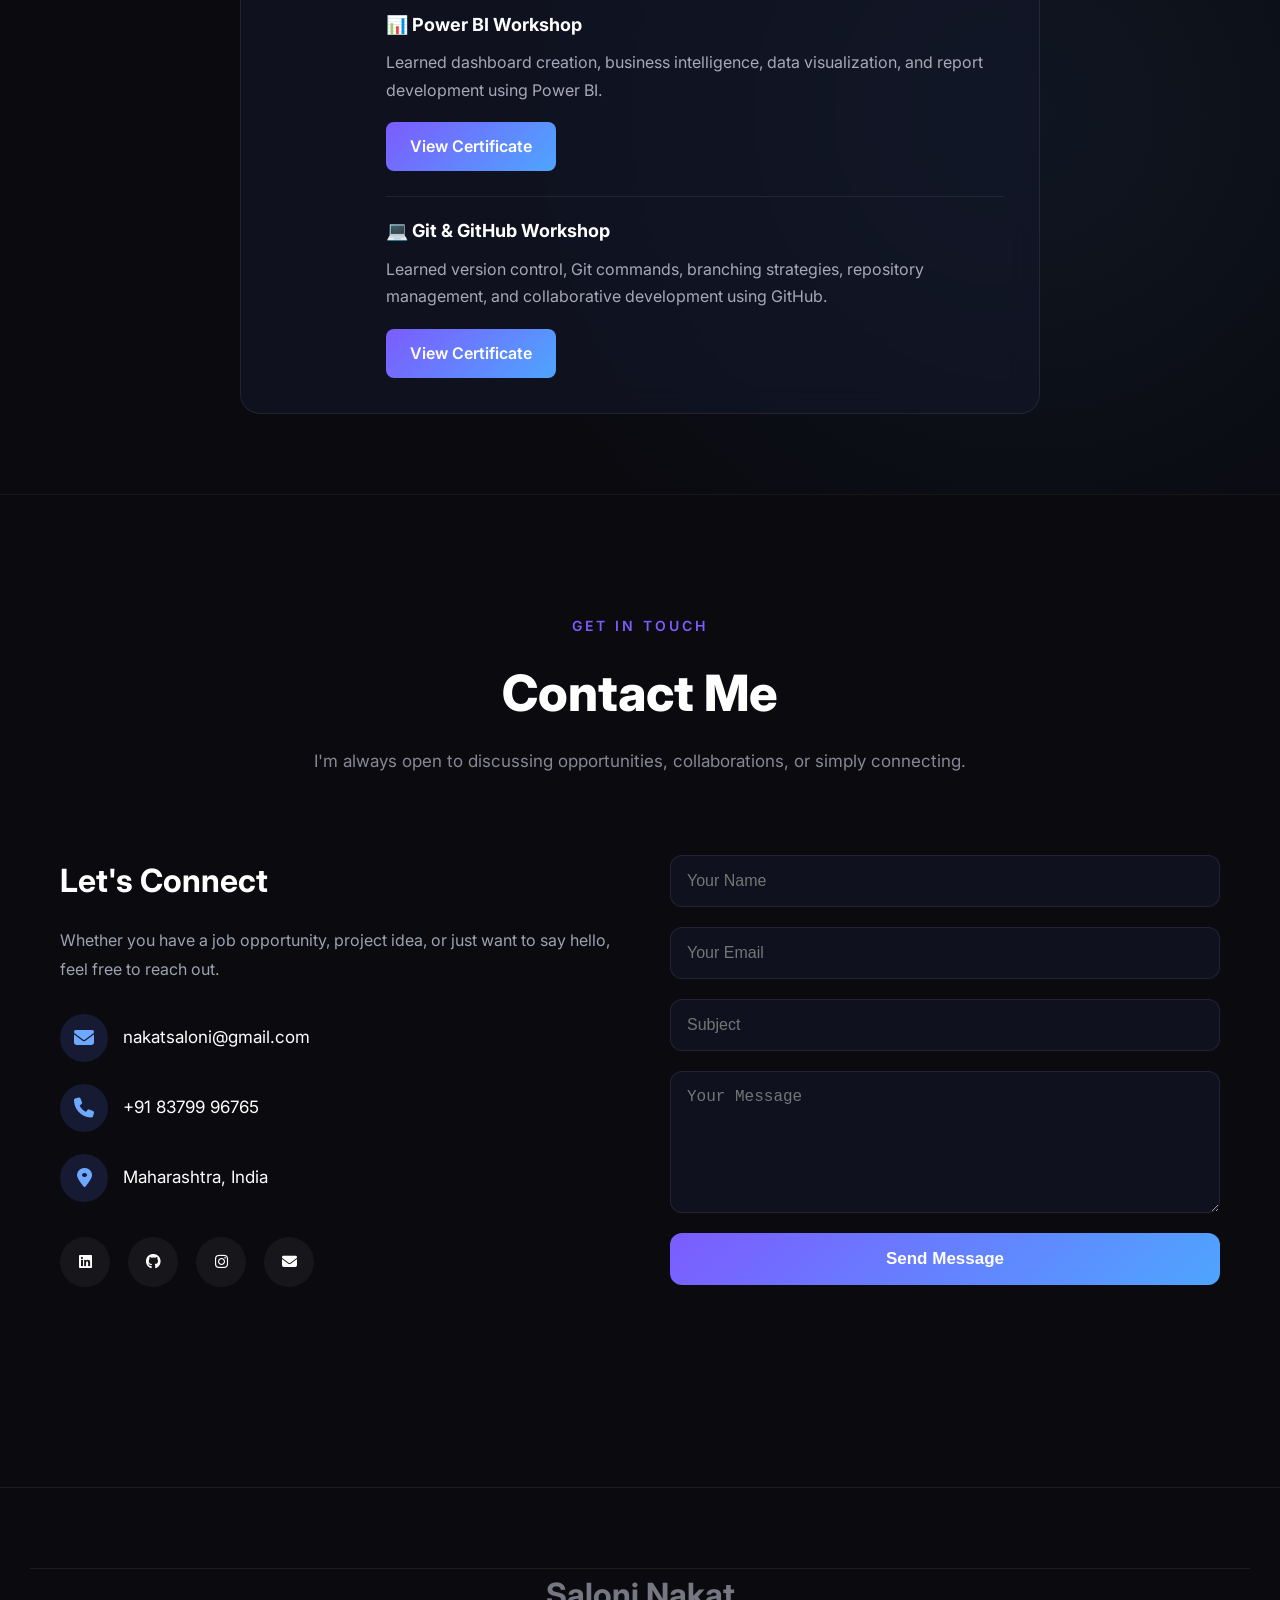
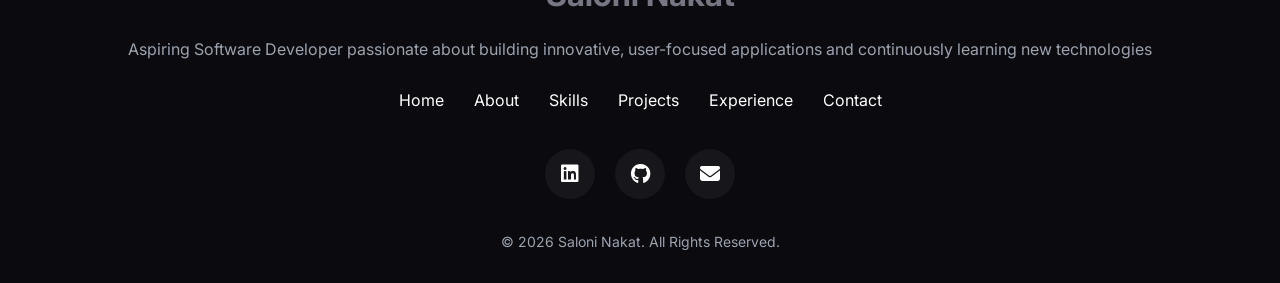
==== commit da234499: "Update index.html" ====
--- a/index.html
+++ b/index.html
@@ -772,9 +772,21 @@
 
                     </div>
 
+                    <div class="project-buttons">
+
+            
                     <a href="https://github.com/saloninakat/currency-converter" class="project-btn">
                         GitHub
                     </a>
+
+                    <a href="https://saloninakat.github.io/currency-converter/"
+                     class="project-btn secondary" target="_blank">
+
+                      Live Demo
+
+                     </a>
+                     </div>
+
 
                 </div>
 
--- a/style.css
+++ b/style.css
@@ -2496,11 +2496,9 @@
 
 }
 
-.certifications-grid {
-
-    max-width: 900px;
-    margin: auto;
-
+.certifications-grid{
+    max-width:800px;
+    margin:auto;
 }
 
 .certificate-card {
@@ -2616,25 +2614,51 @@
 
 }
 
-@media(max-width:768px) {
-
-    .certificate-card {
-
-        background: rgba(20, 25, 45, .55);
-
-        border: 1px solid rgba(255, 255, 255, .08);
-
-        border-radius: 18px;
-
-        padding: 30px;
-
+@media (max-width:768px) {
+
+    .certificate-card{
+        display: flex;
+        flex-direction: column;
+        align-items: center;
+        text-align: center;
+
+        padding: 25px;
+        gap: 20px;
         margin-bottom: 35px;
-        /* Space between certificate cards */
-
-        transition: .35s;
-
-    }
-
+    }
+
+    .certificate-icon{
+        width: 70px;
+        height: 70px;
+        font-size: 28px;
+    }
+
+    .certificate-content{
+        width: 100%;
+    }
+
+    .certificate-content h3{
+        font-size: 24px;
+        line-height: 1.4;
+    }
+
+    .certificate-content h4{
+        font-size: 16px;
+    }
+
+    .certificate-content p{
+        font-size: 15px;
+        line-height: 1.8;
+    }
+
+    .workshop-item{
+        text-align: left;
+    }
+
+    .certificate-btn{
+        width: 100%;
+        text-align: center;
+    }
 }
 
 /* Microsoft Workshops */
@@ -2675,4 +2699,4 @@
 
     margin-bottom: 18px;
 
-}+}
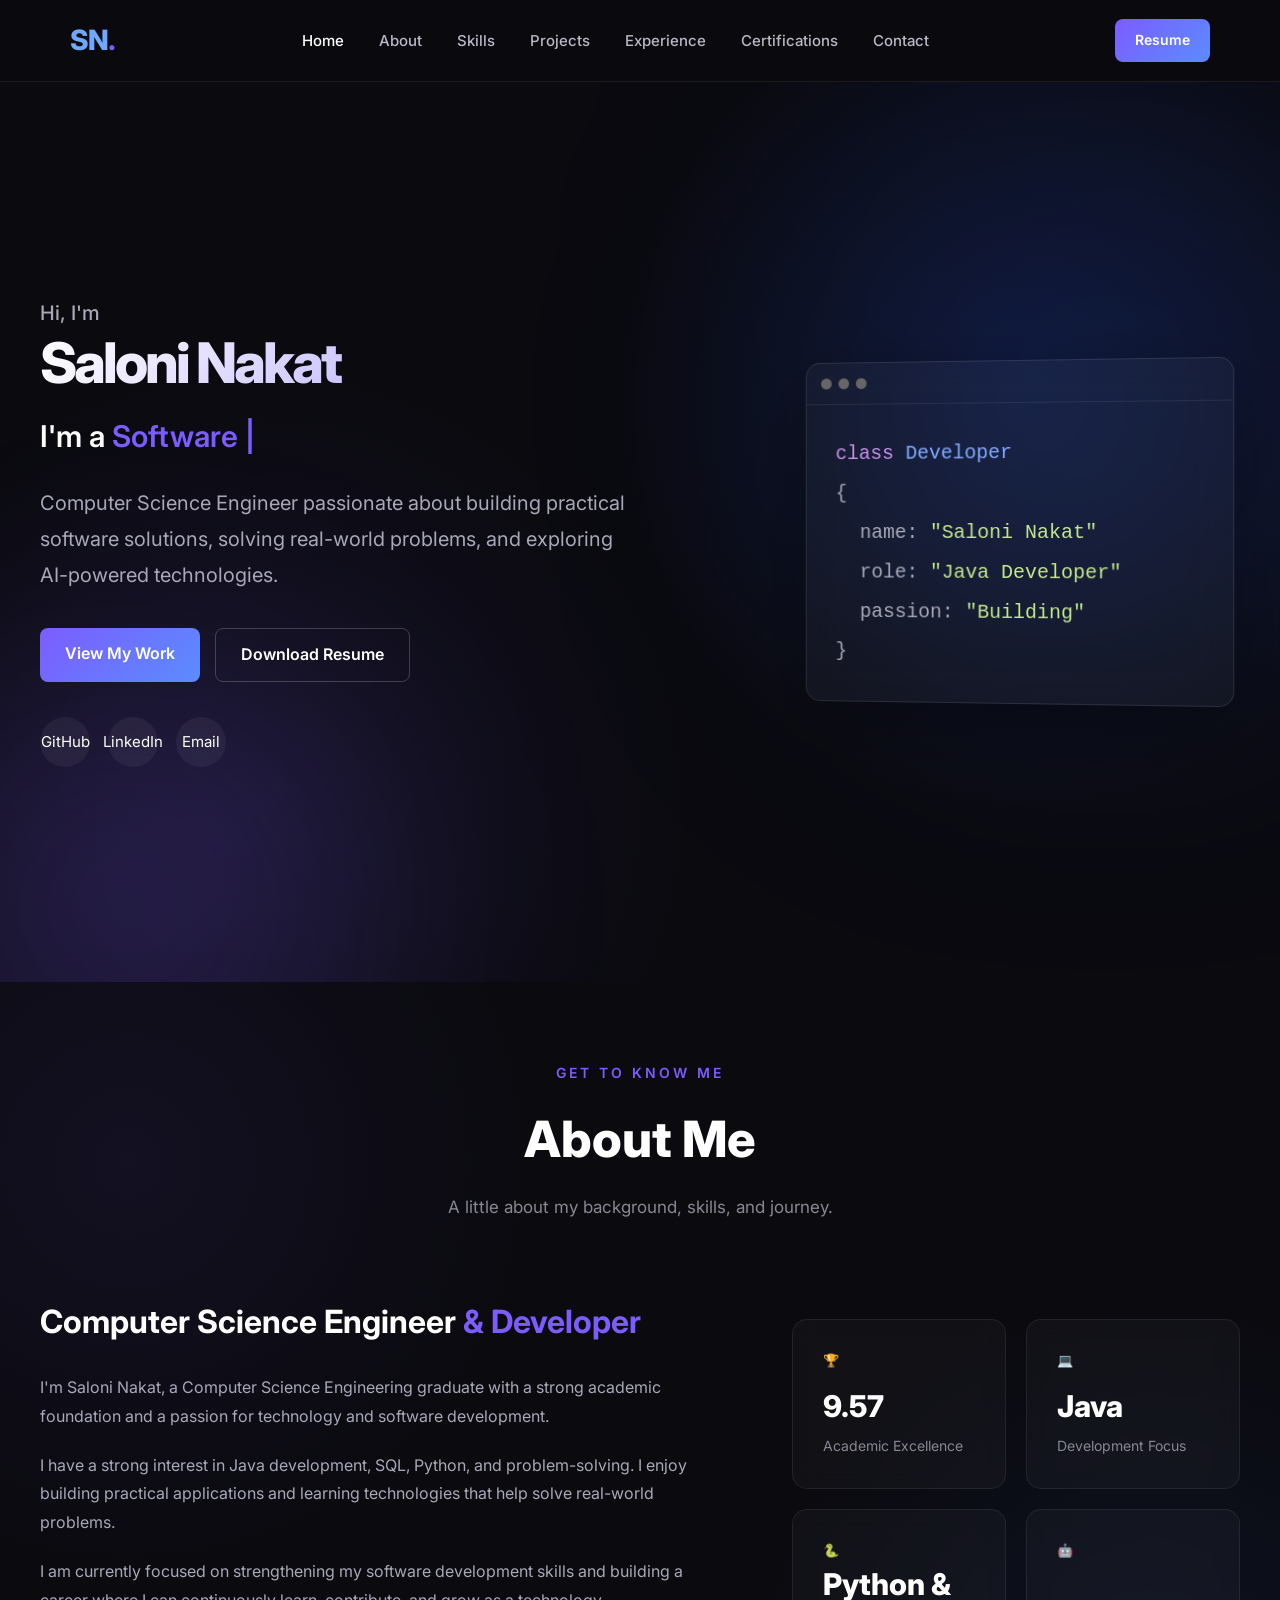
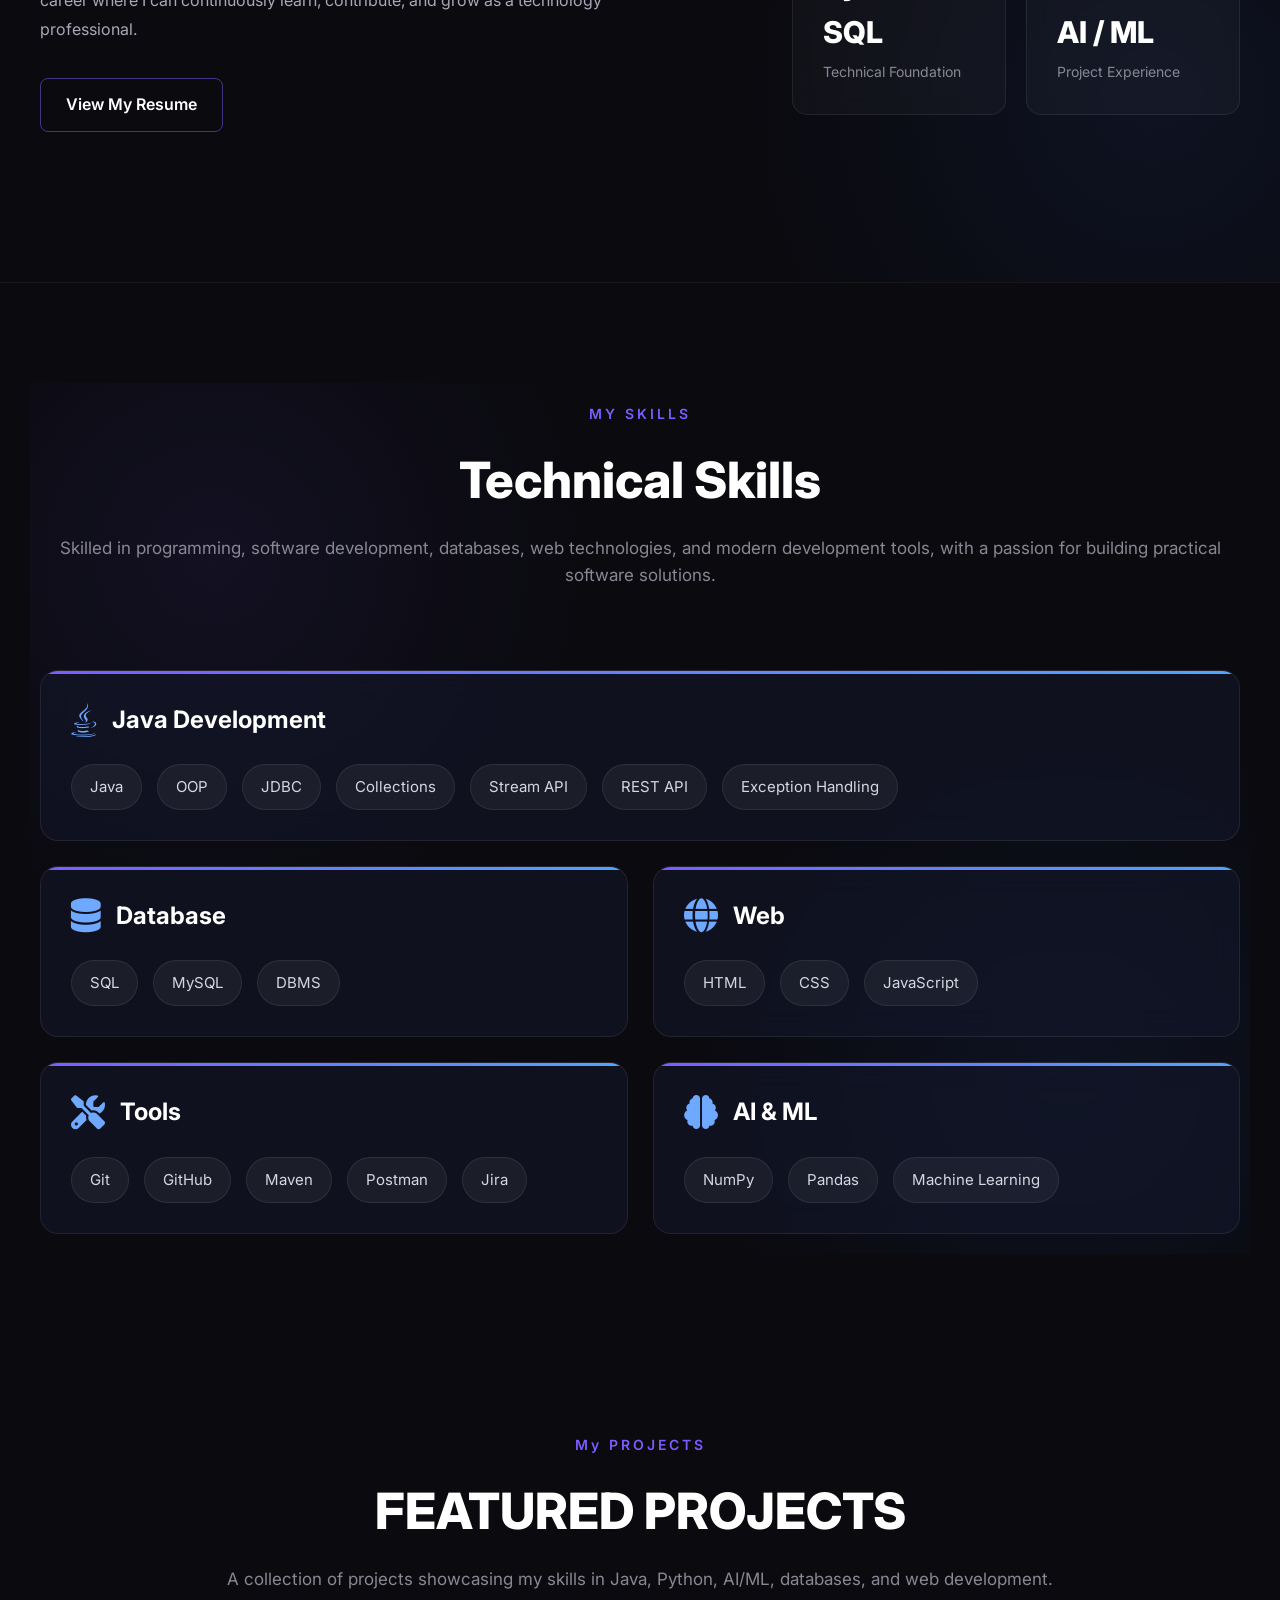
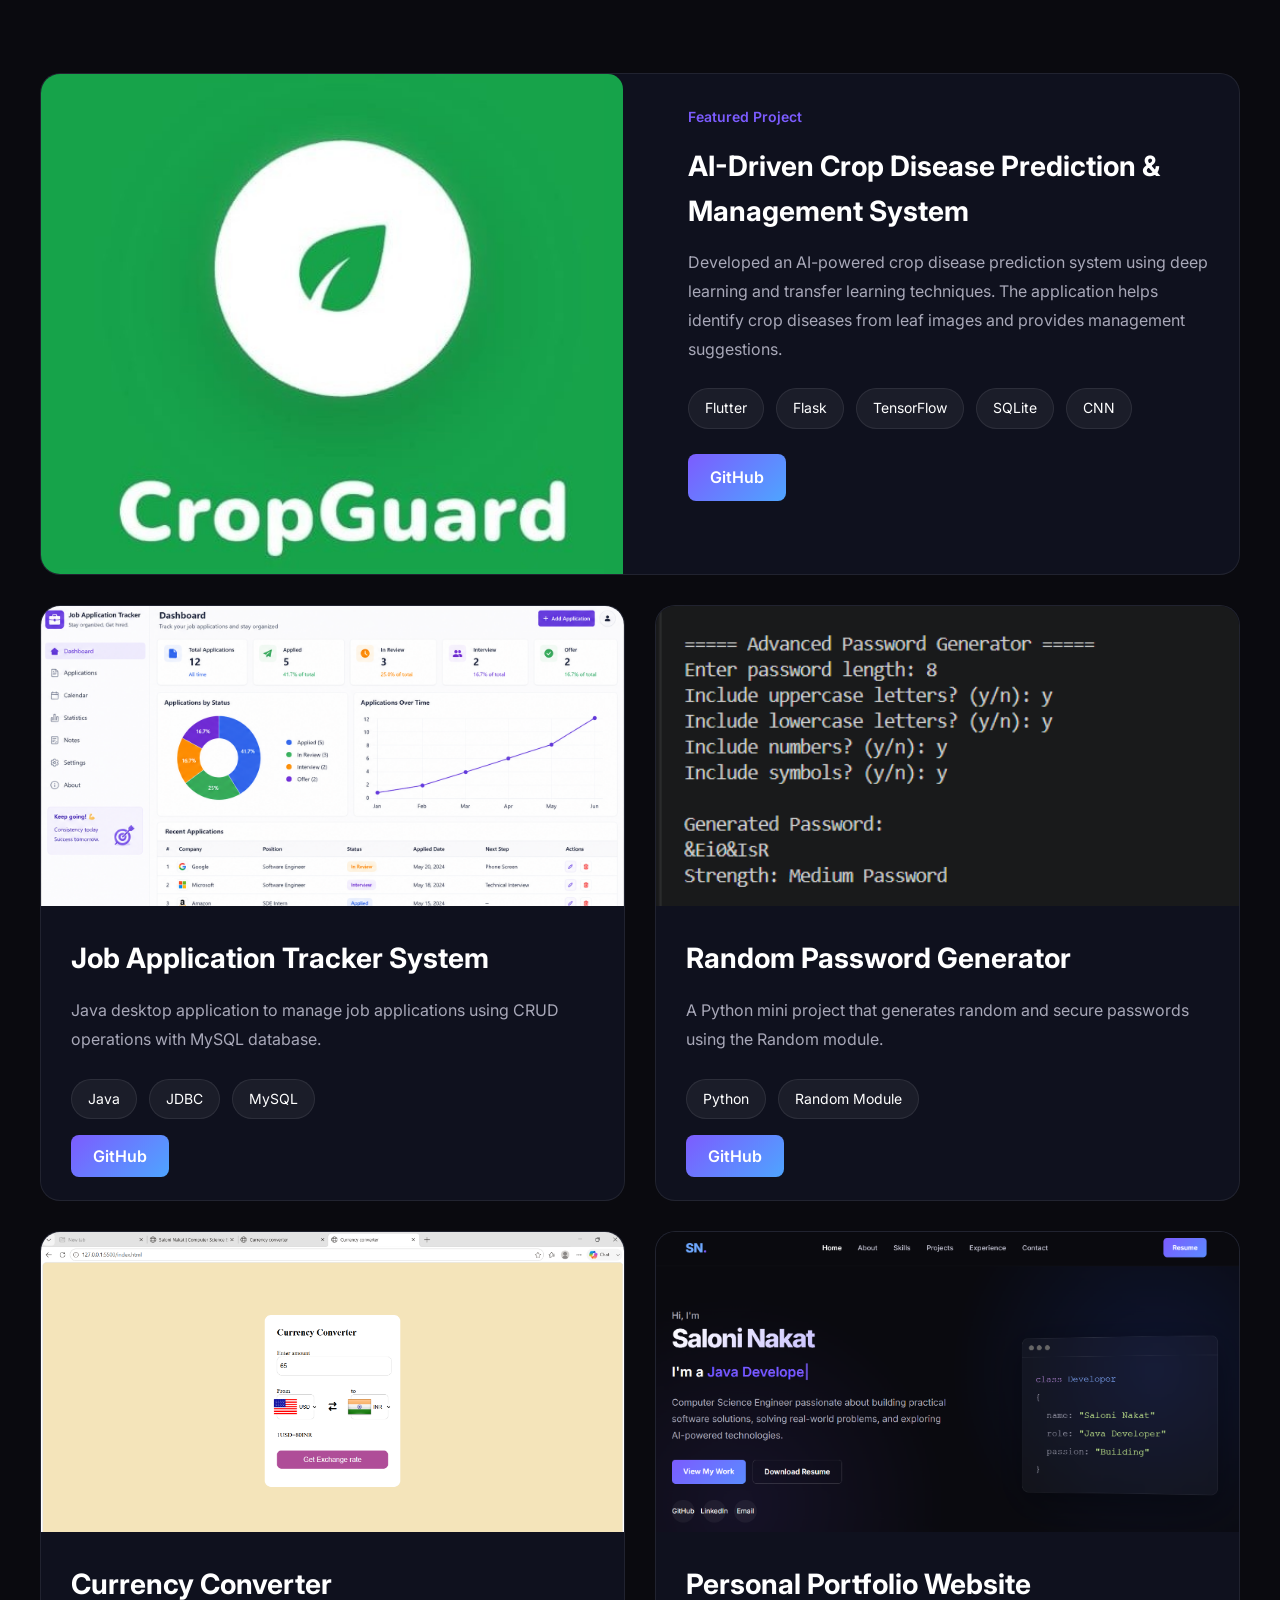
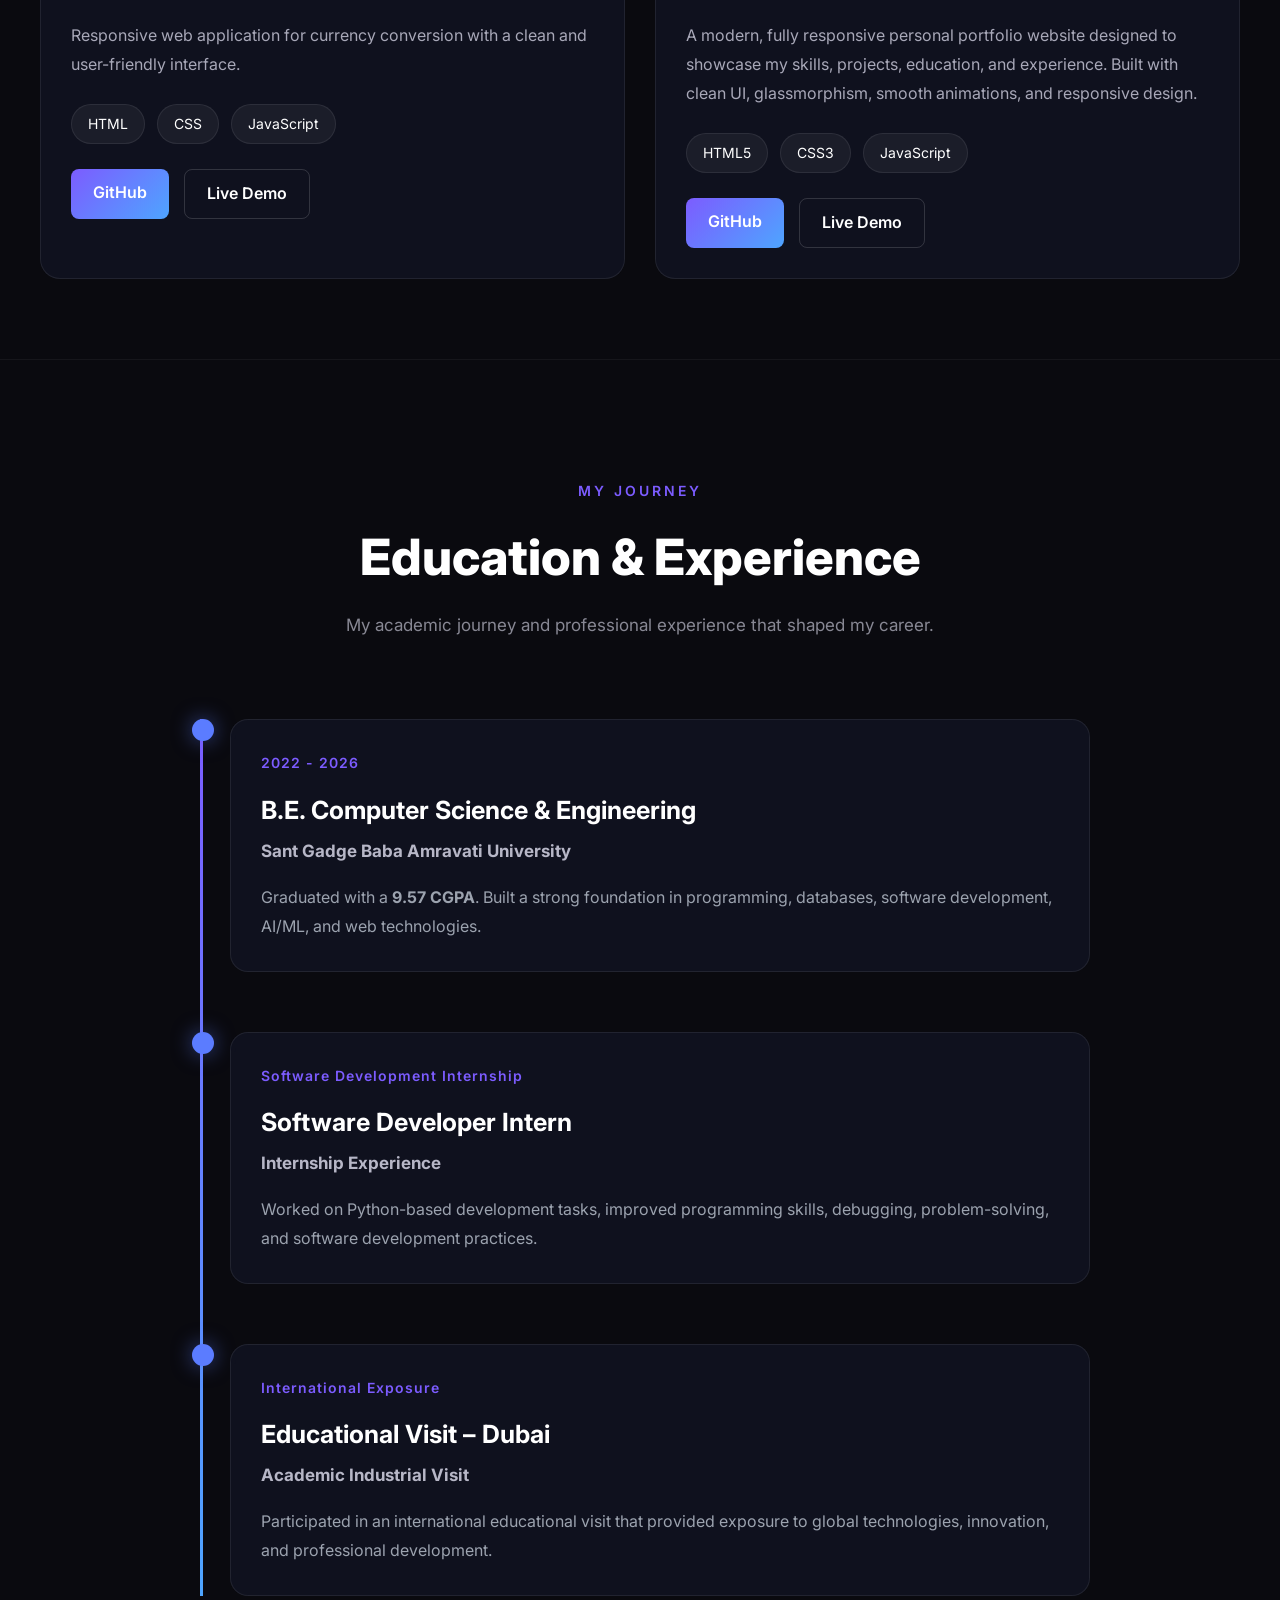
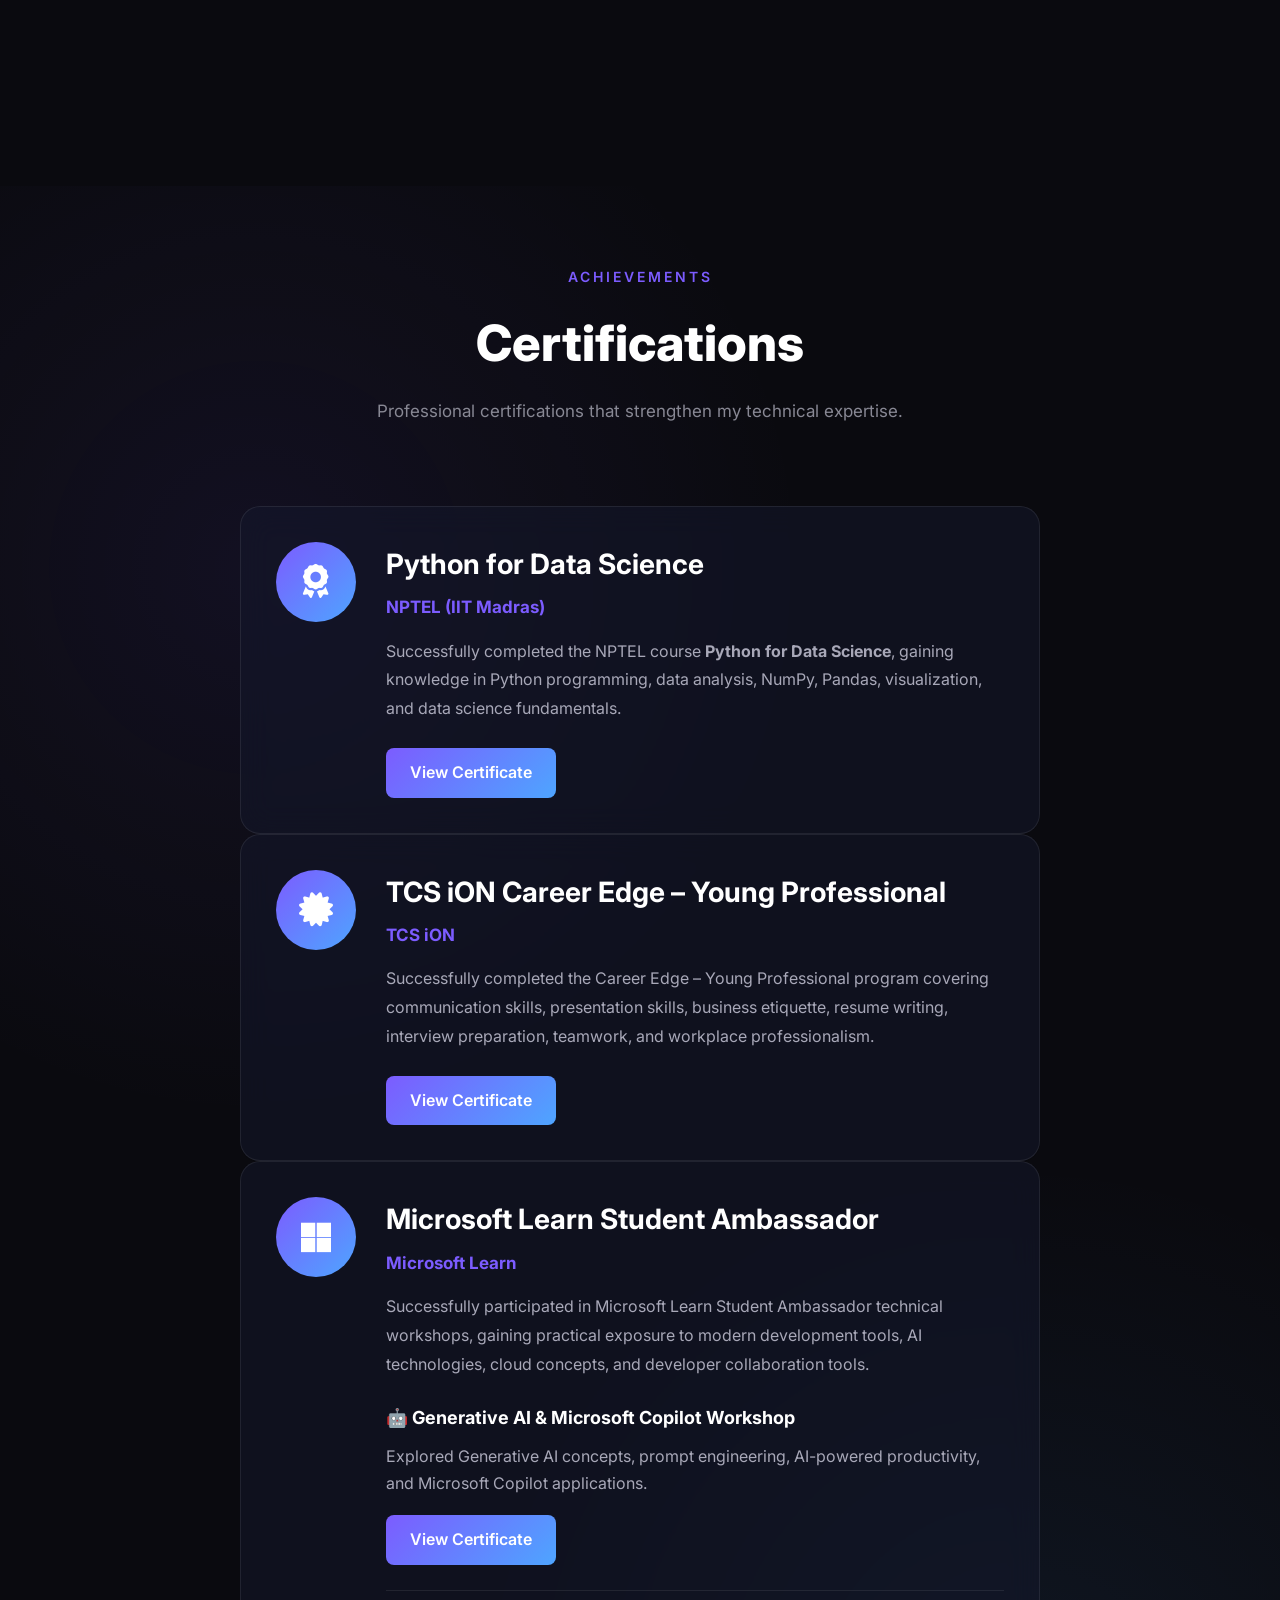
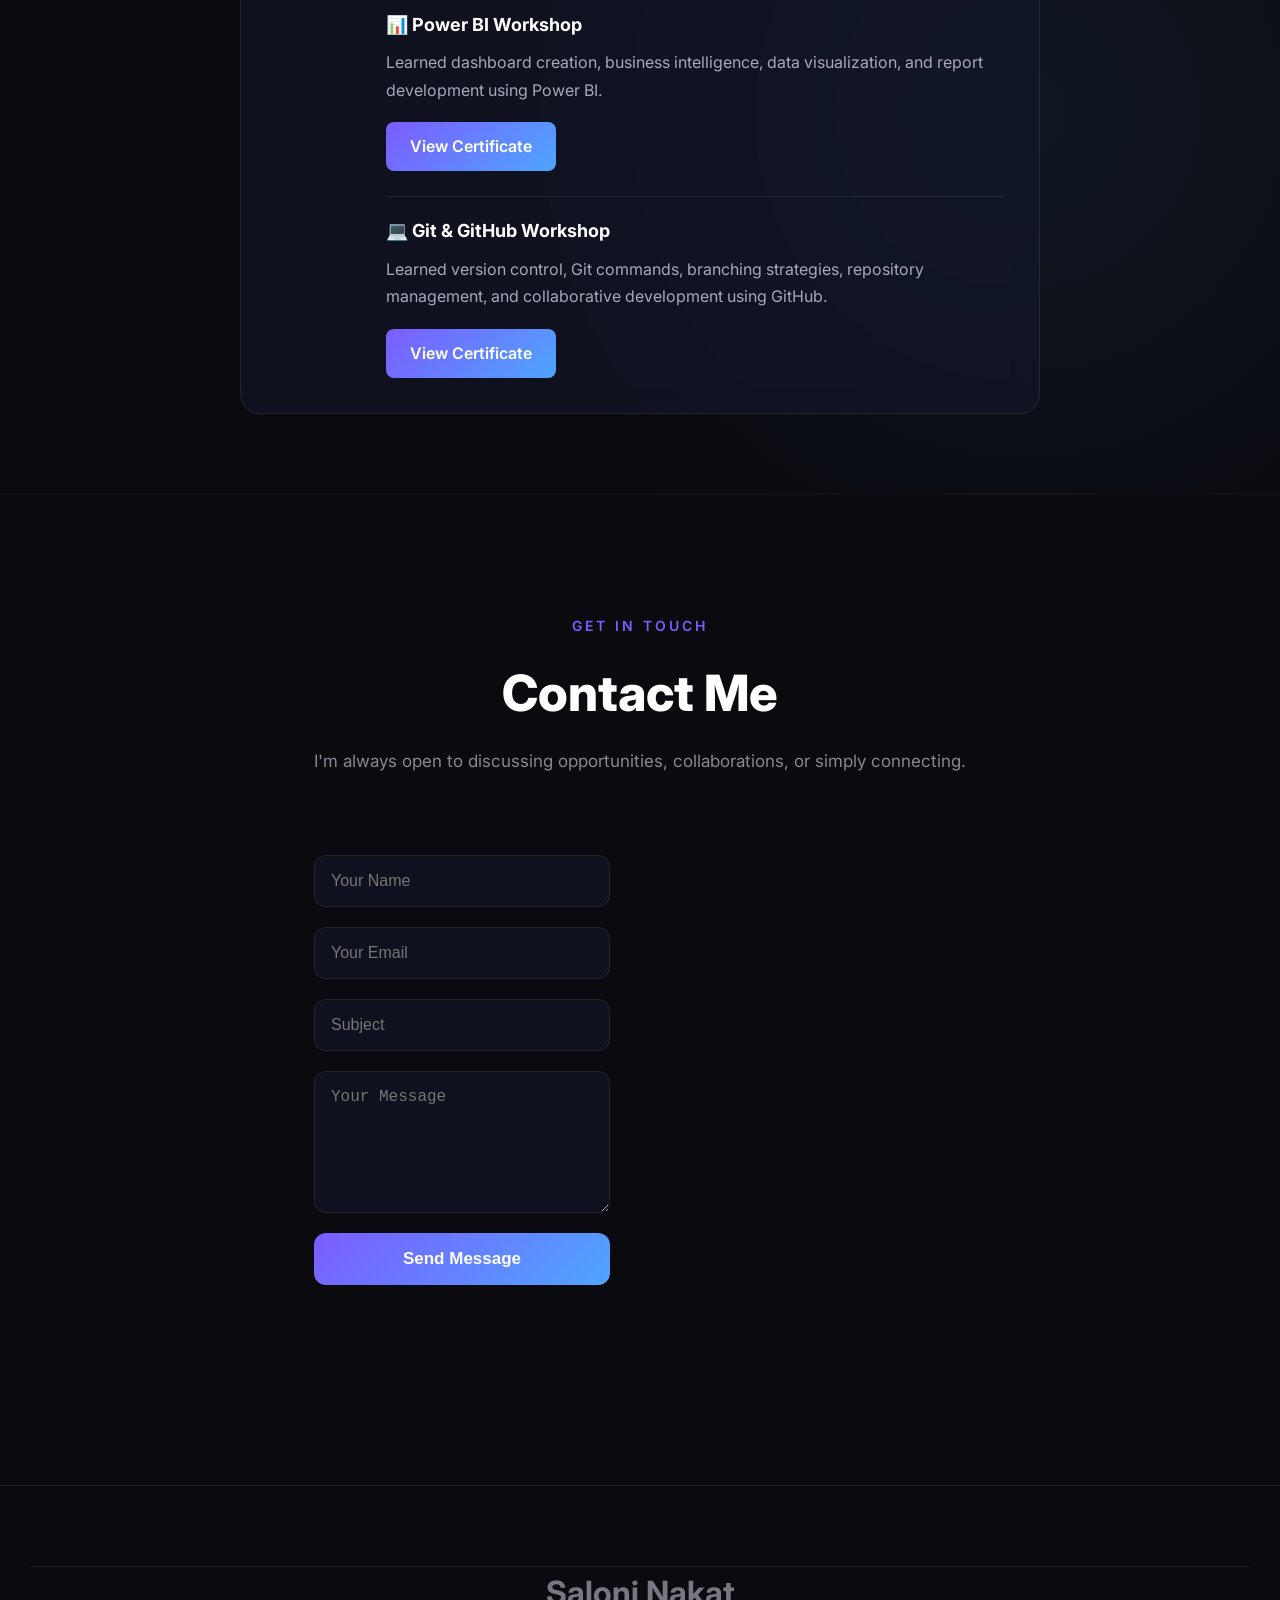
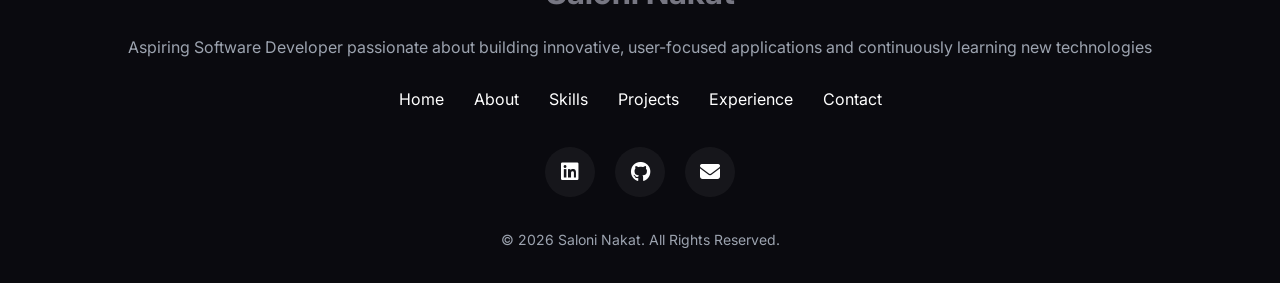
==== commit 0a5ef5ad: "remove th private assests" ====
--- a/index.html
+++ b/index.html
@@ -1165,54 +1165,6 @@
 
         <div class="contact-grid">
 
-            <!-- Left Side -->
-
-            <div class="contact-info">
-
-                <h3>Let's Connect</h3>
-
-                <p>
-                    Whether you have a job opportunity, project idea, or just
-                    want to say hello, feel free to reach out.
-                </p>
-
-                <div class="contact-item">
-
-                    <i class="fa-solid fa-envelope"></i>
-
-                    <span>nakatsaloni@gmail.com</span>
-
-                </div>
-
-                <div class="contact-item">
-
-                    <i class="fa-solid fa-phone"></i>
-
-                    <span>+91 83799 96765</span>
-
-                </div>
-
-                <div class="contact-item">
-
-                    <i class="fa-solid fa-location-dot"></i>
-
-                    <span>Maharashtra, India</span>
-
-                </div>
-
-                <div class="social-links">
-
-                    <a href="https://www.linkedin.com/in/saloni-nakat" target="_blank" aria-label="LinkedIn"><i class="fab fa-linkedin"></i></a>
-
-                    <a href="https://github.com/saloninakat" target="_blank" aria-label="GitHub"><i class="fab fa-github"></i></a>
-
-                    <a href="https://www.instagram.com/saloni_nakat?igsh=eTNoN3p4YXZlZHpv" target="_blank" aria-label="Instagram"><i class="fab fa-instagram"></i></a>
-
-                    <a href="mailto:nakatsaloni@gmail.com" aria-label="Email"> <i class="fa-solid fa-envelope"></i></a>
-                </div>
-
-            </div>
-
             <!-- Right Side -->
 
             <form class="contact-form"
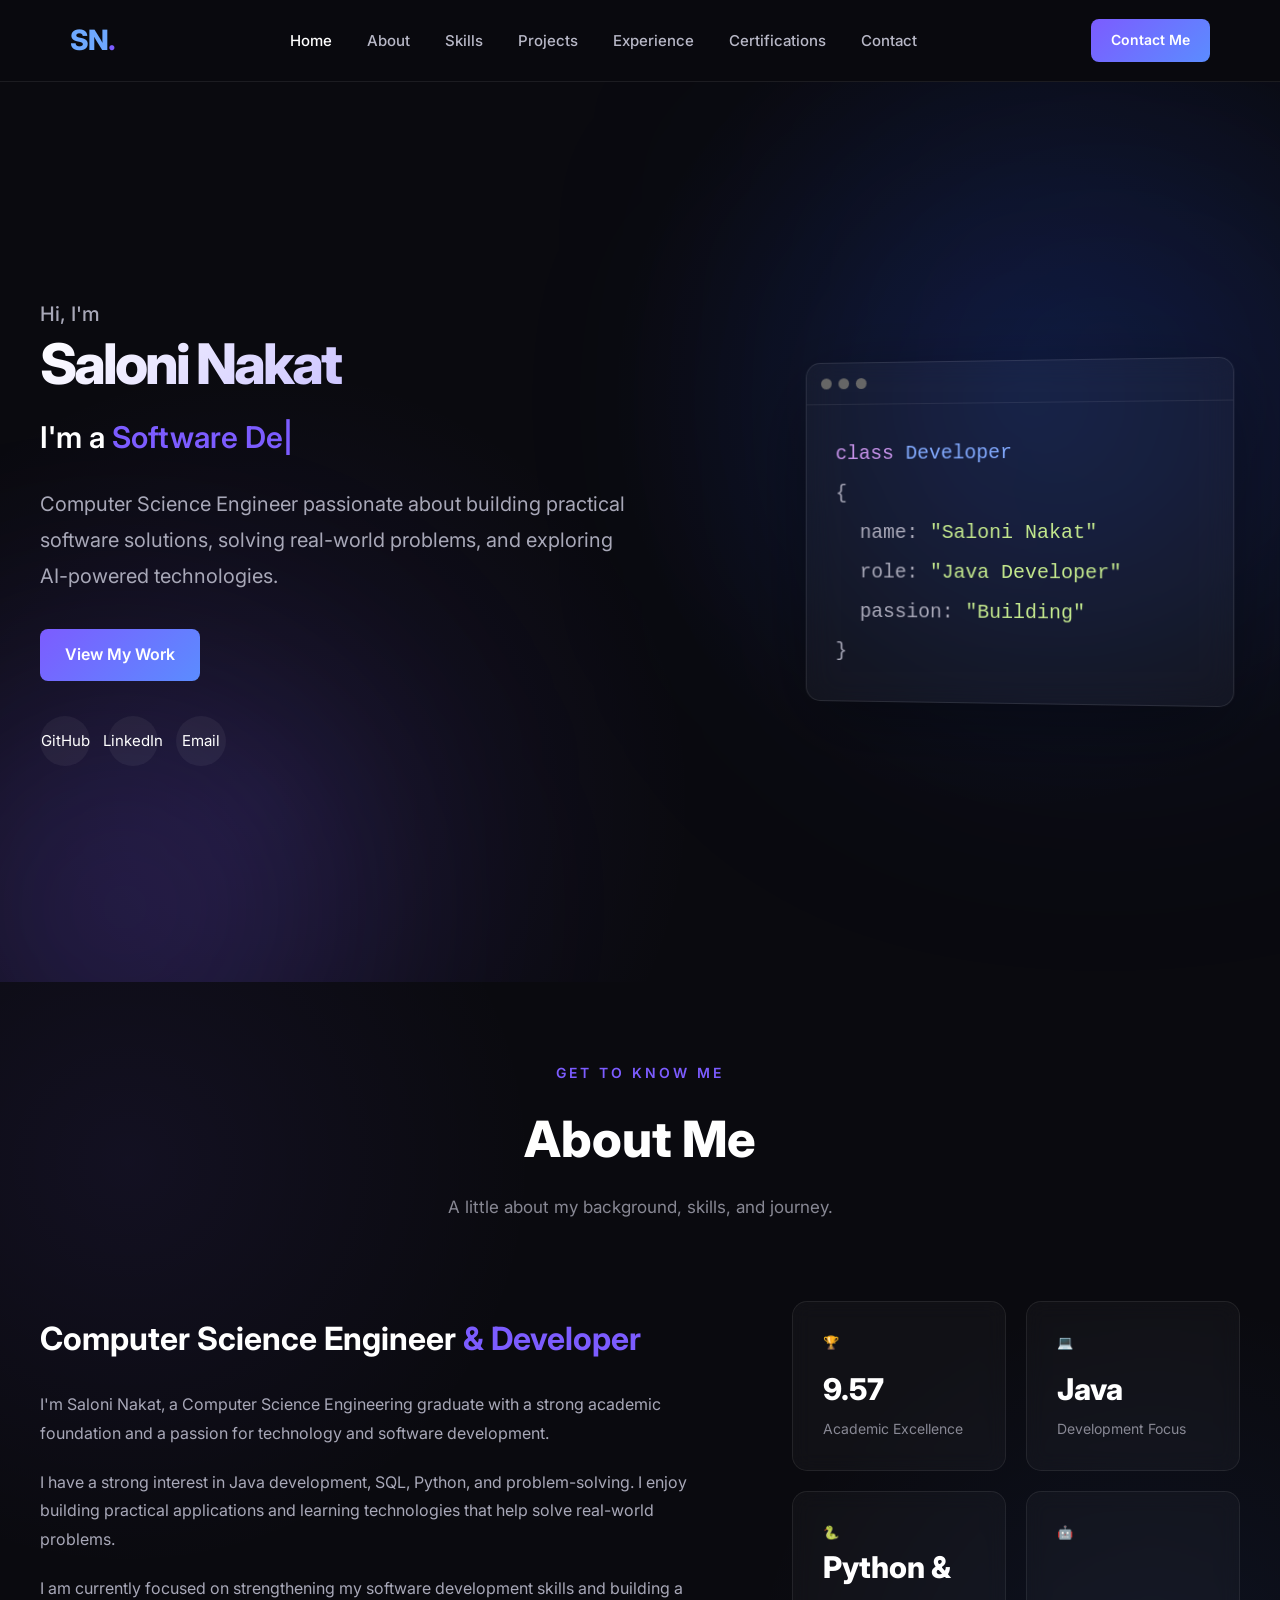
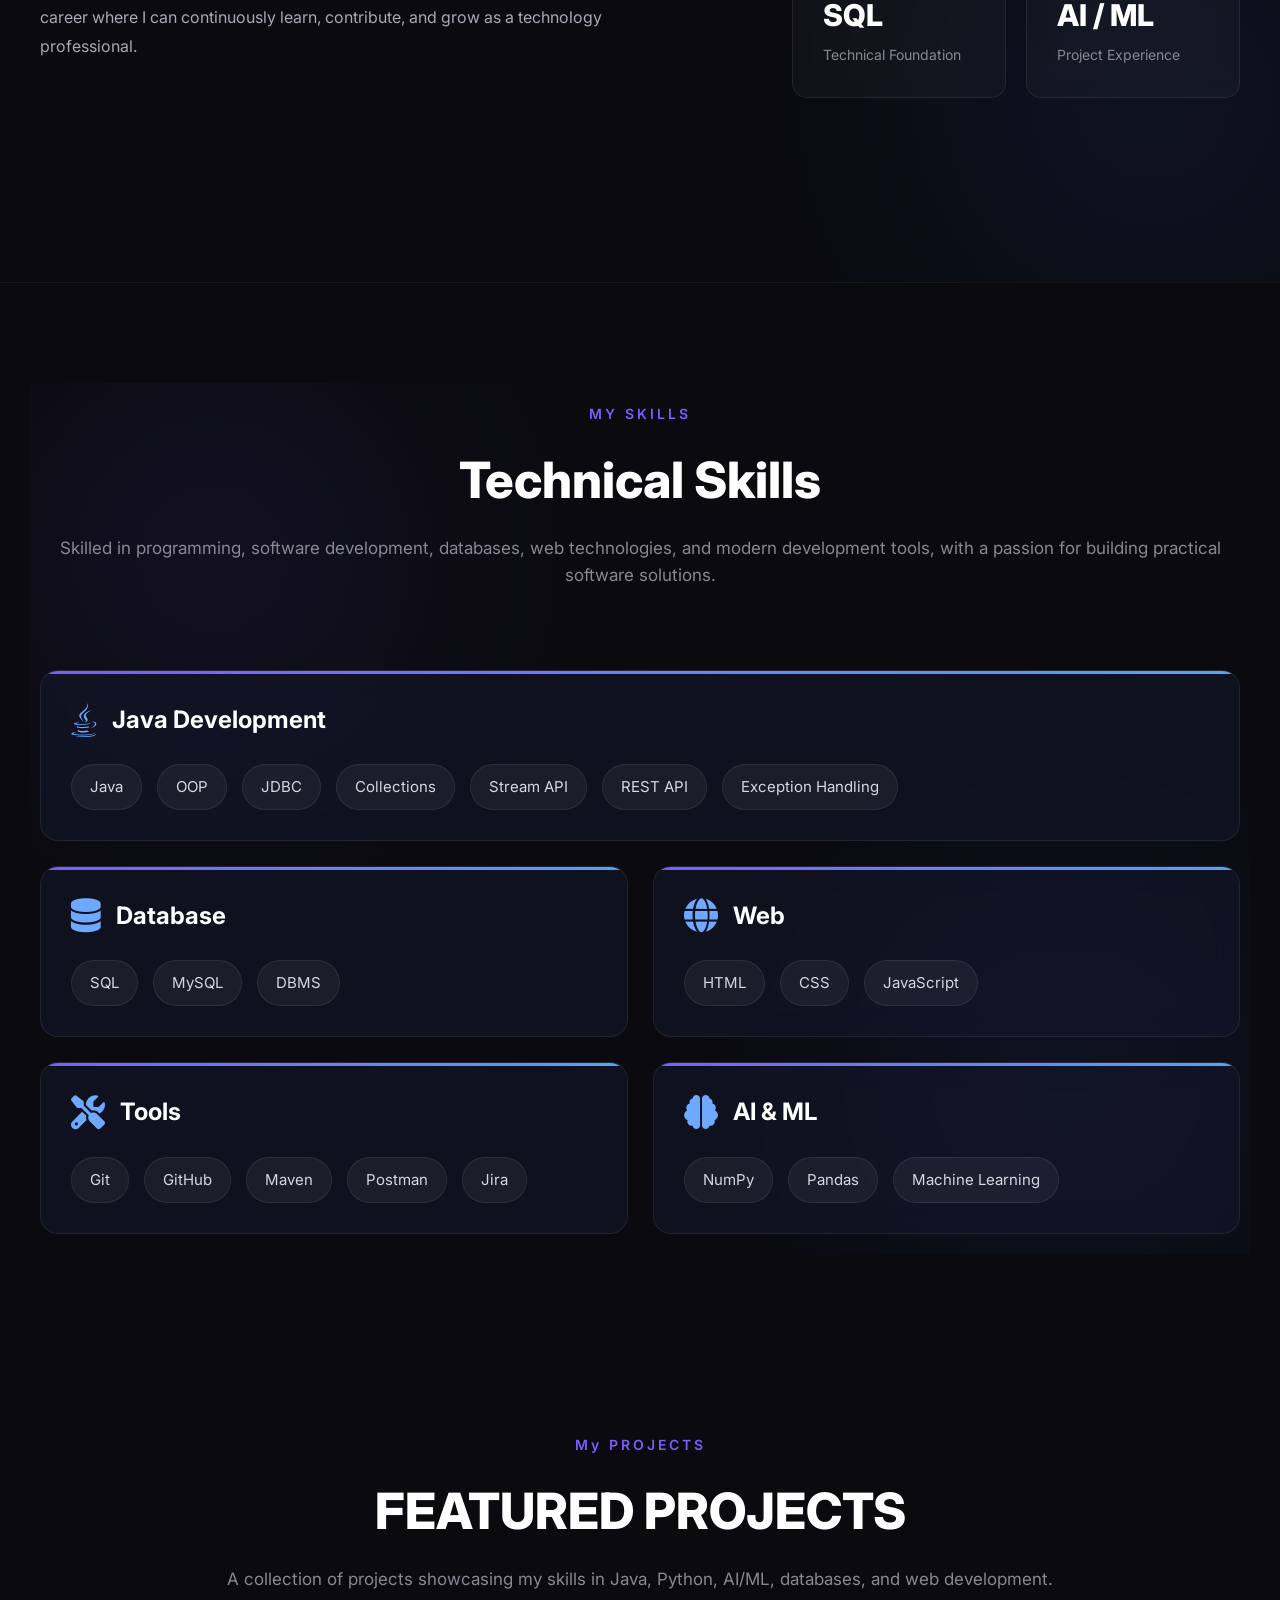
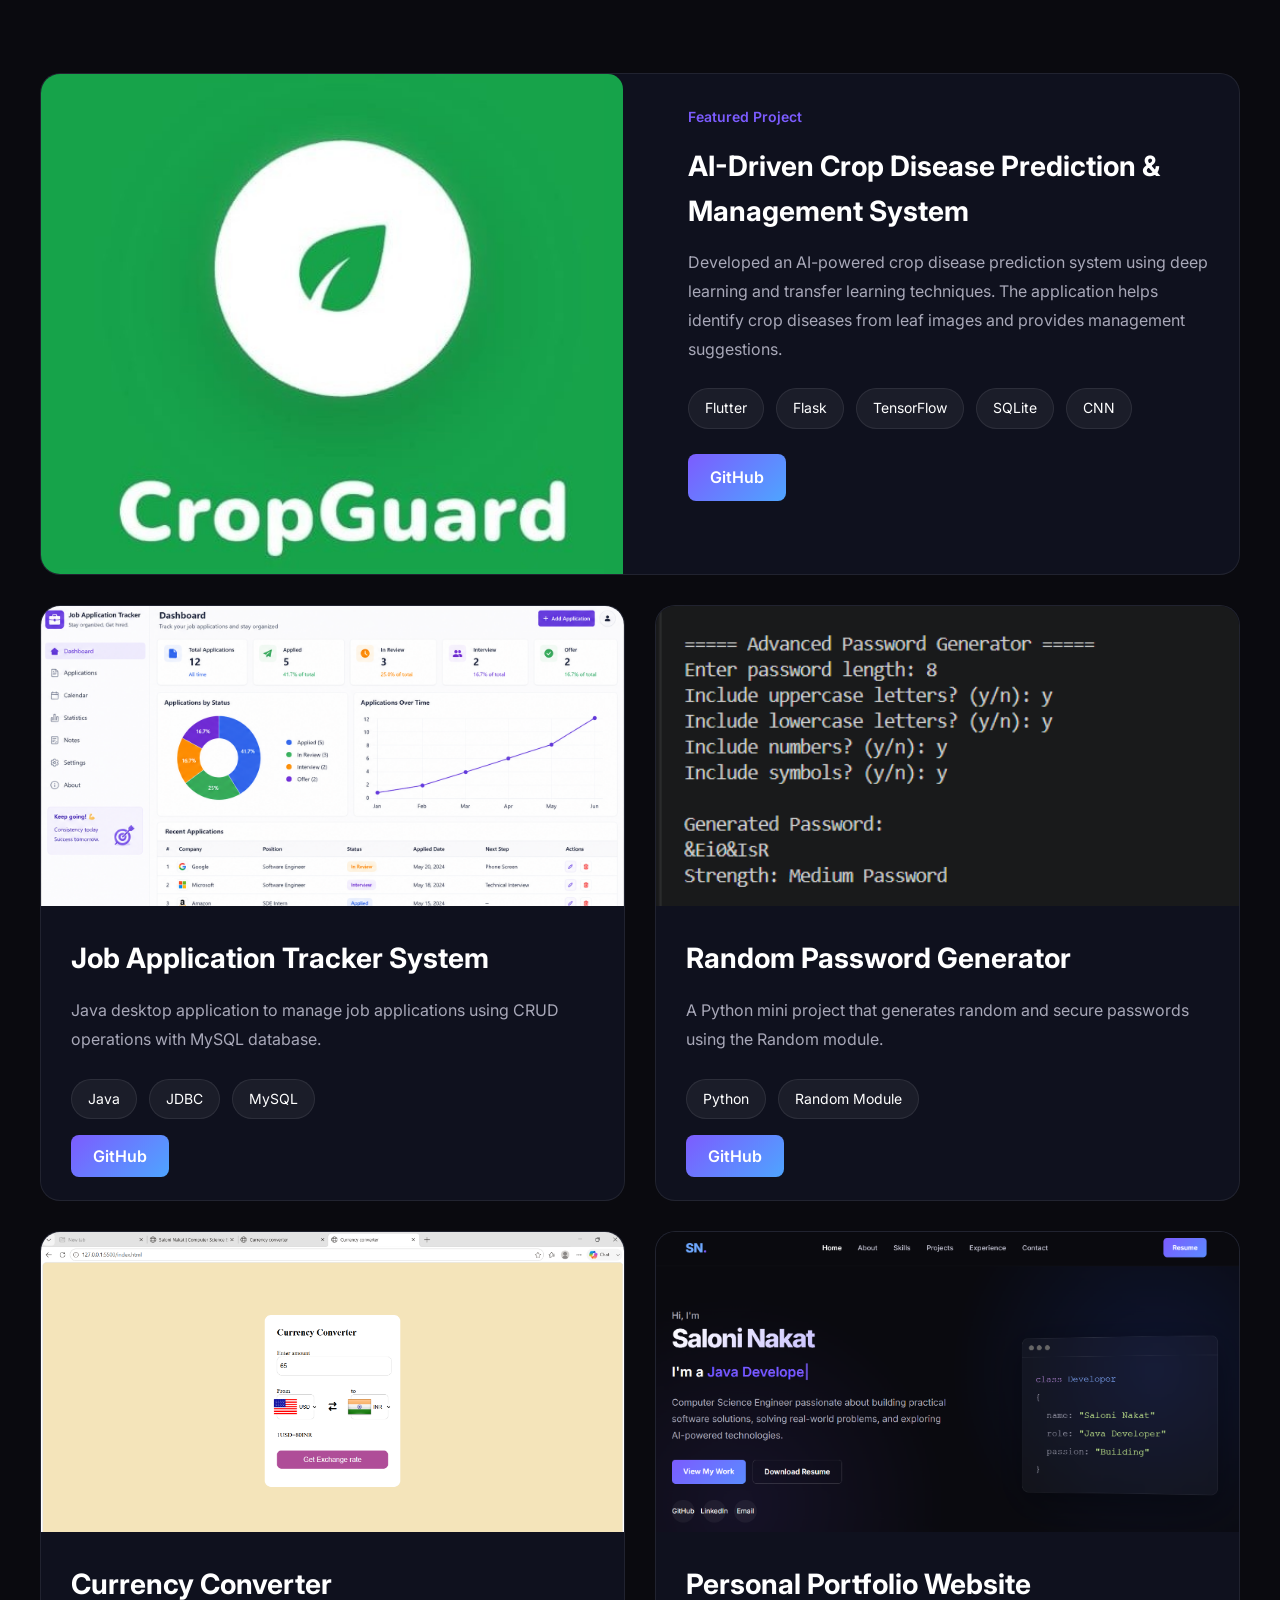
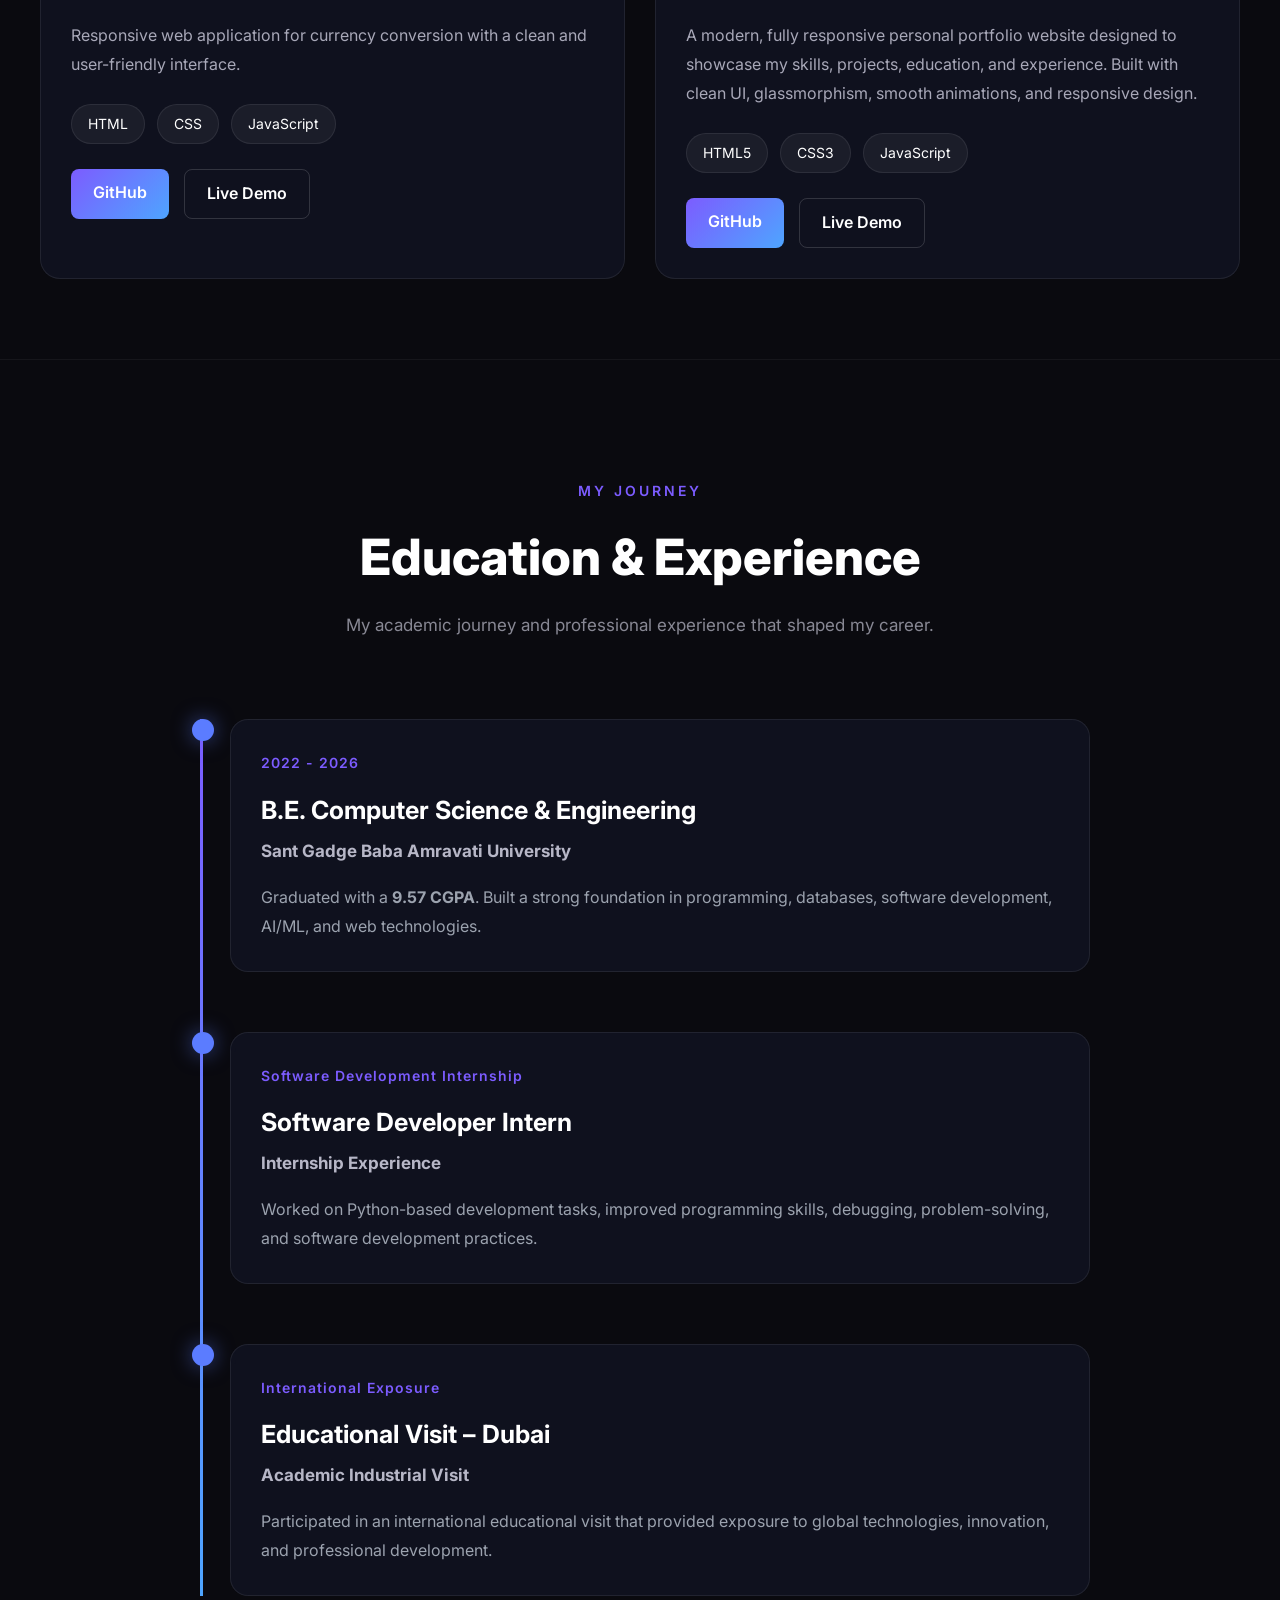
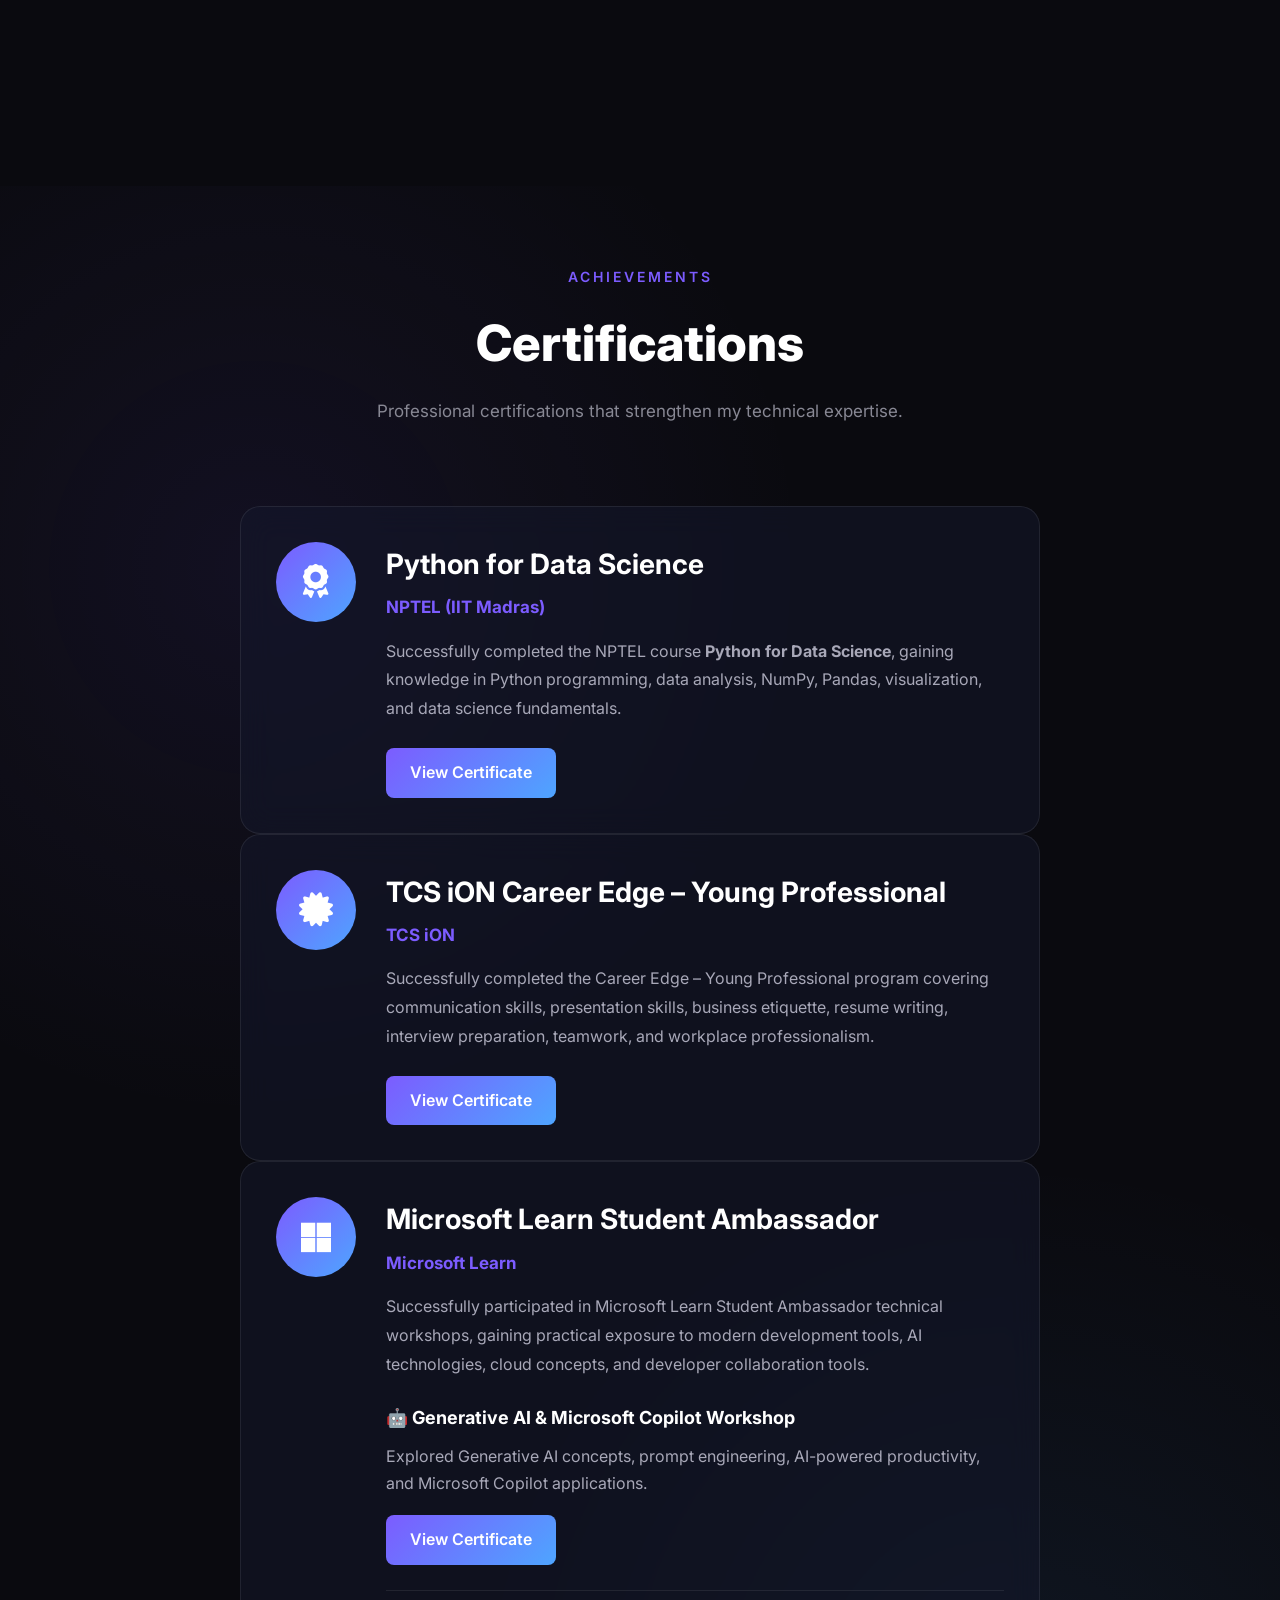
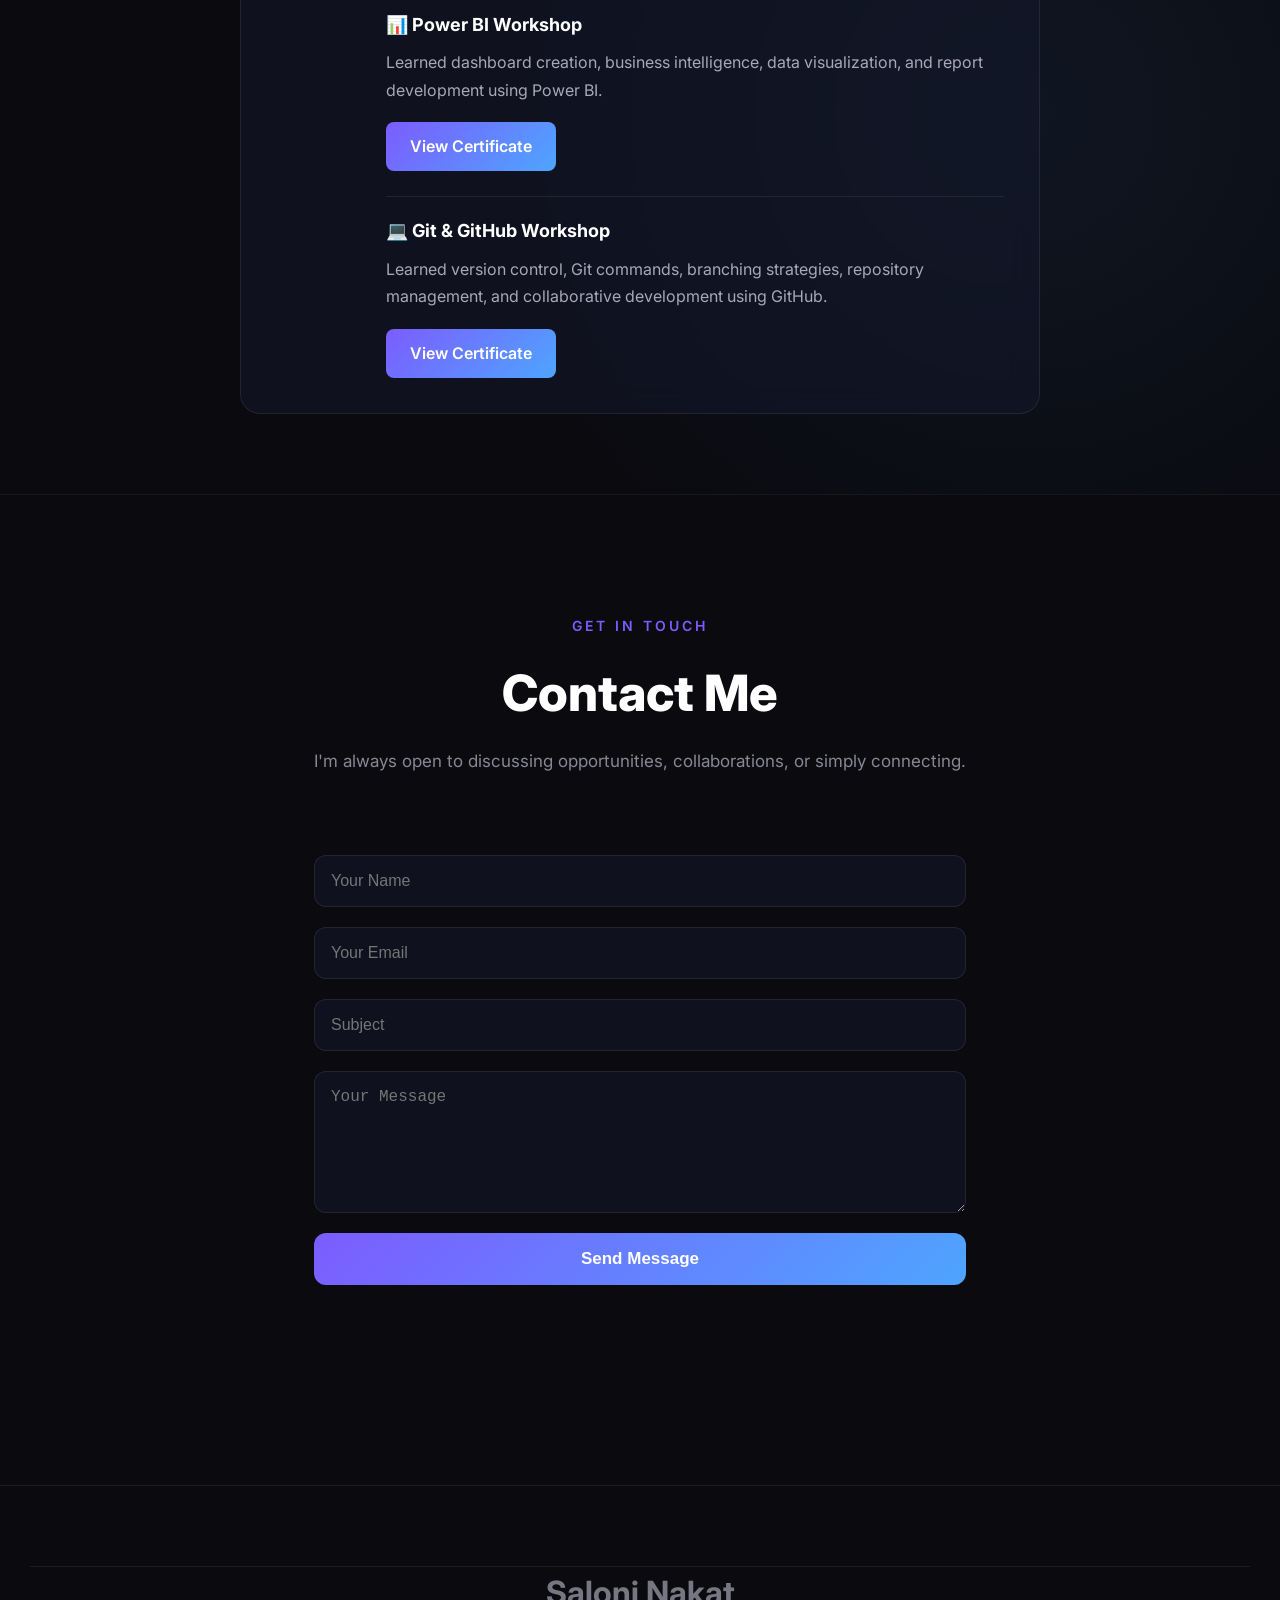
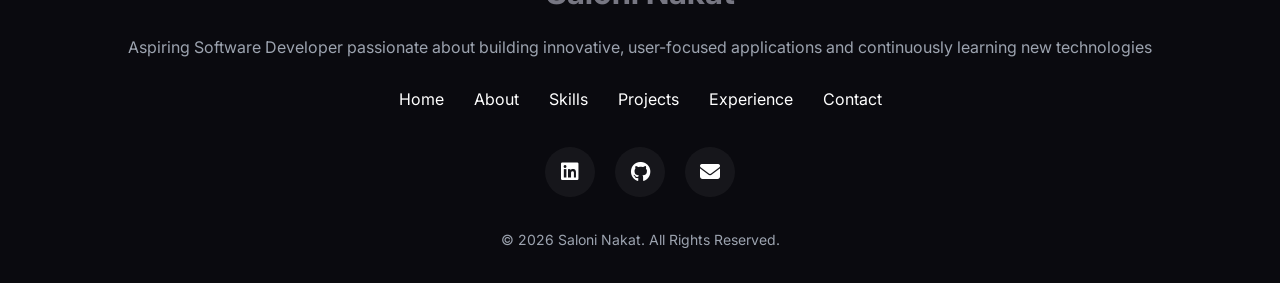
==== commit ef98748e: "Update index.html" ====
--- a/index.html
+++ b/index.html
@@ -91,14 +91,14 @@
             </ul>
 
 
-            <!-- Resume Button -->
-
-
-            <a href="assets/Resume/Saloni_Nakat.pdf" 
+            <!-- contact Button -->
+
+
+            <a href=""mailto:nakatsaloni@gmail.com" 
                class="resume-btn" 
                target="_blank">
 
-                Resume
+                Contact Me
 
             </a> 
 
@@ -149,14 +149,6 @@
 
                 <a href="#projects" class="primary-btn">
                     View My Work
-                </a>
-
-                <a 
-                    href="assets/Resume/Saloni_Nakat.pdf"
-                    class="secondary-btn"
-                    target="_blank"
-                >
-                    Download Resume
                 </a>
 
             </div>
@@ -322,16 +314,6 @@
                     and grow as a technology professional.
                 </p>
 
-
-                <!-- ABOUT BUTTON -->
-
-                <a 
-                    href="assets/Resume/Saloni_Nakat.pdf"
-                    class="about-resume-btn"
-                    target="_blank"
-                >
-                    View My Resume
-                </a>
 
             </div>
 
--- a/style.css
+++ b/style.css
@@ -1932,15 +1932,11 @@
 
 }
 
-.contact-grid {
-
-    display: grid;
-
-    grid-template-columns: 1fr 1fr;
-
-    gap: 60px;
-
-    align-items: start;
+.contact-form{
+
+    max-width:700px;
+
+    margin:auto;
 
 }
 
